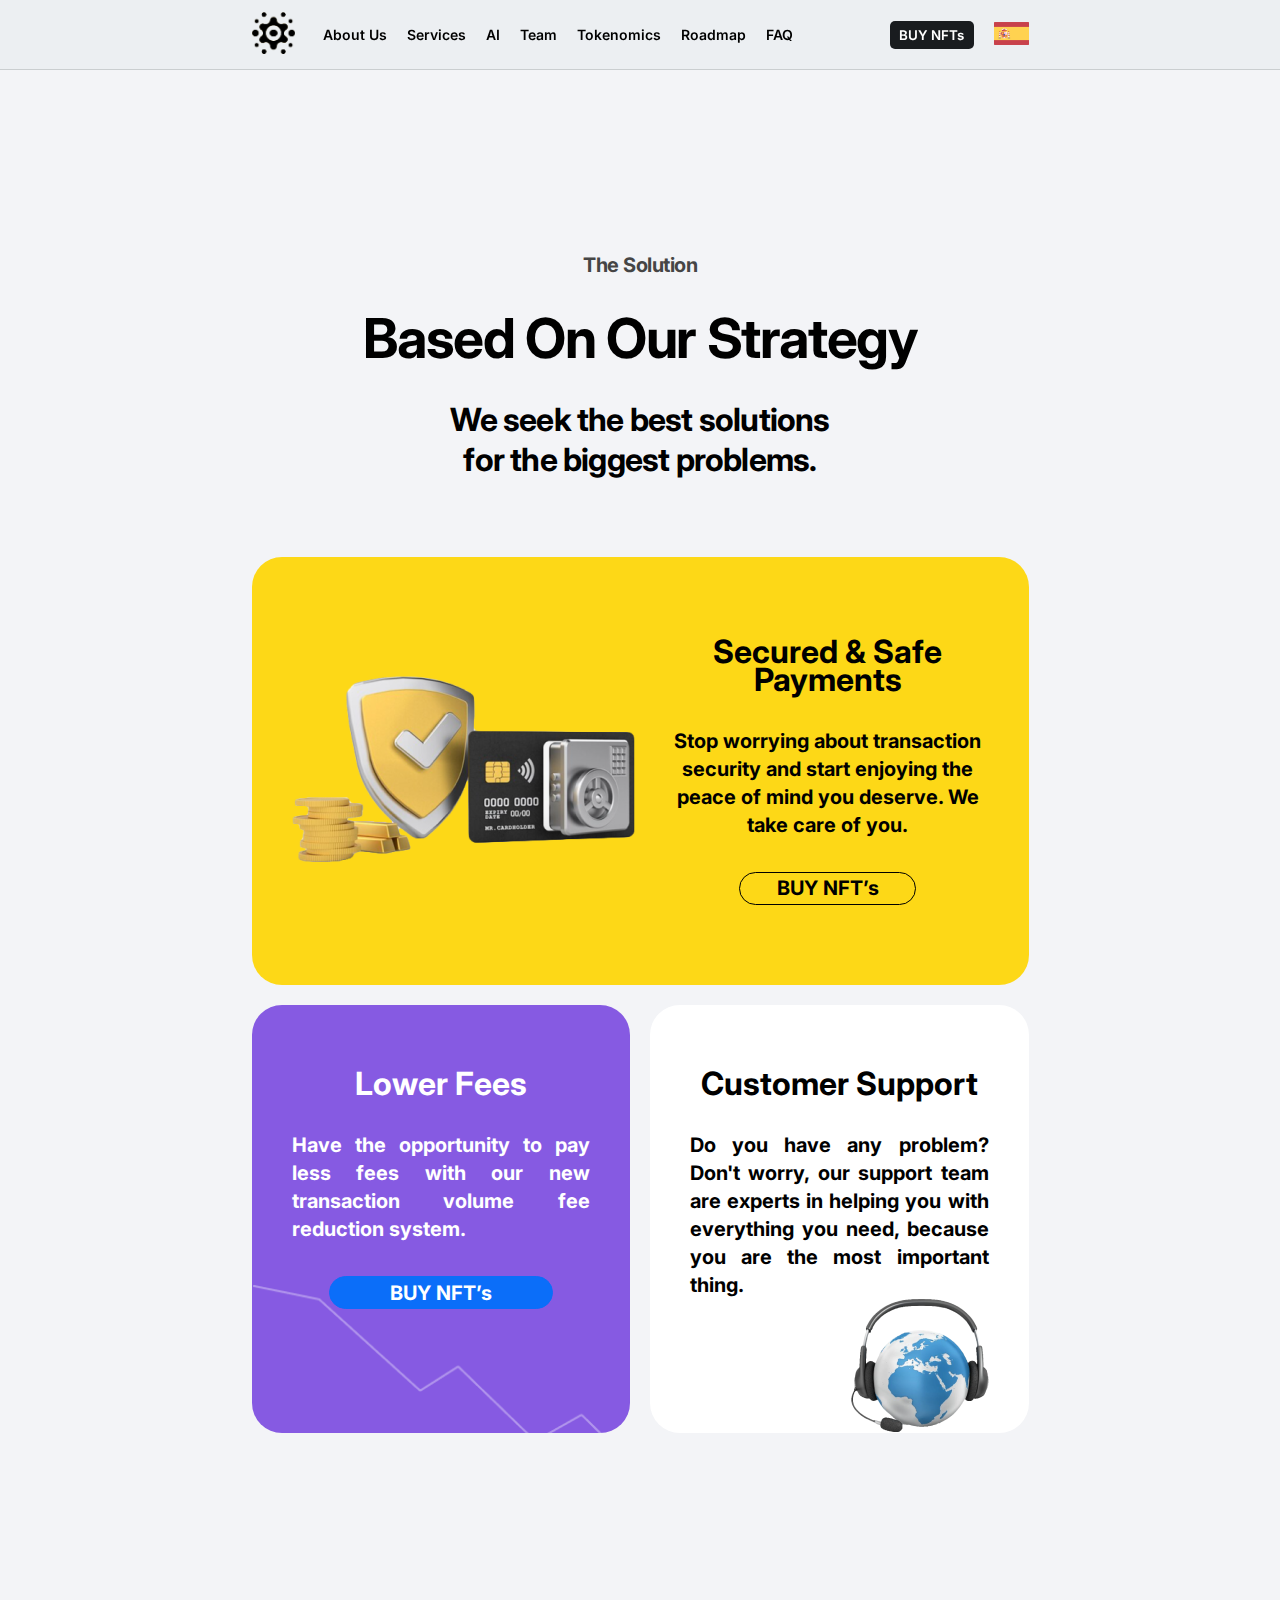
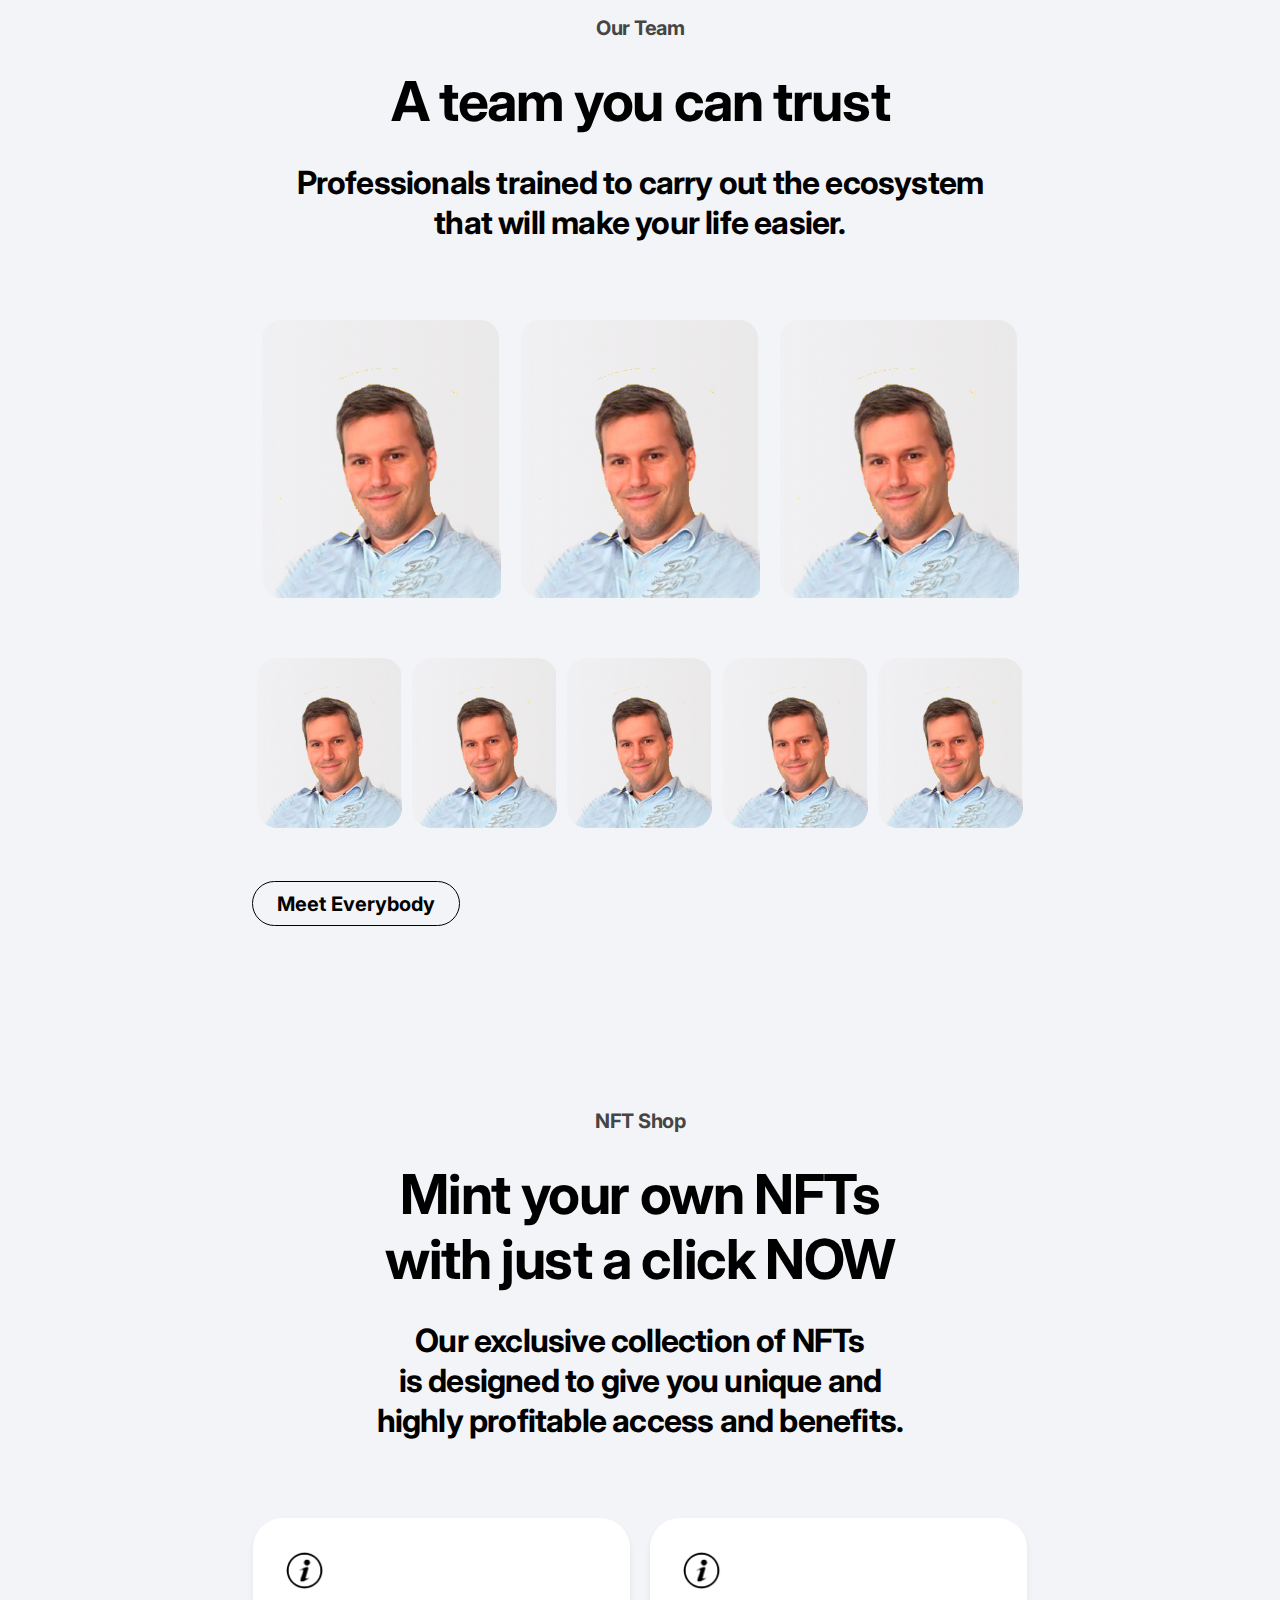
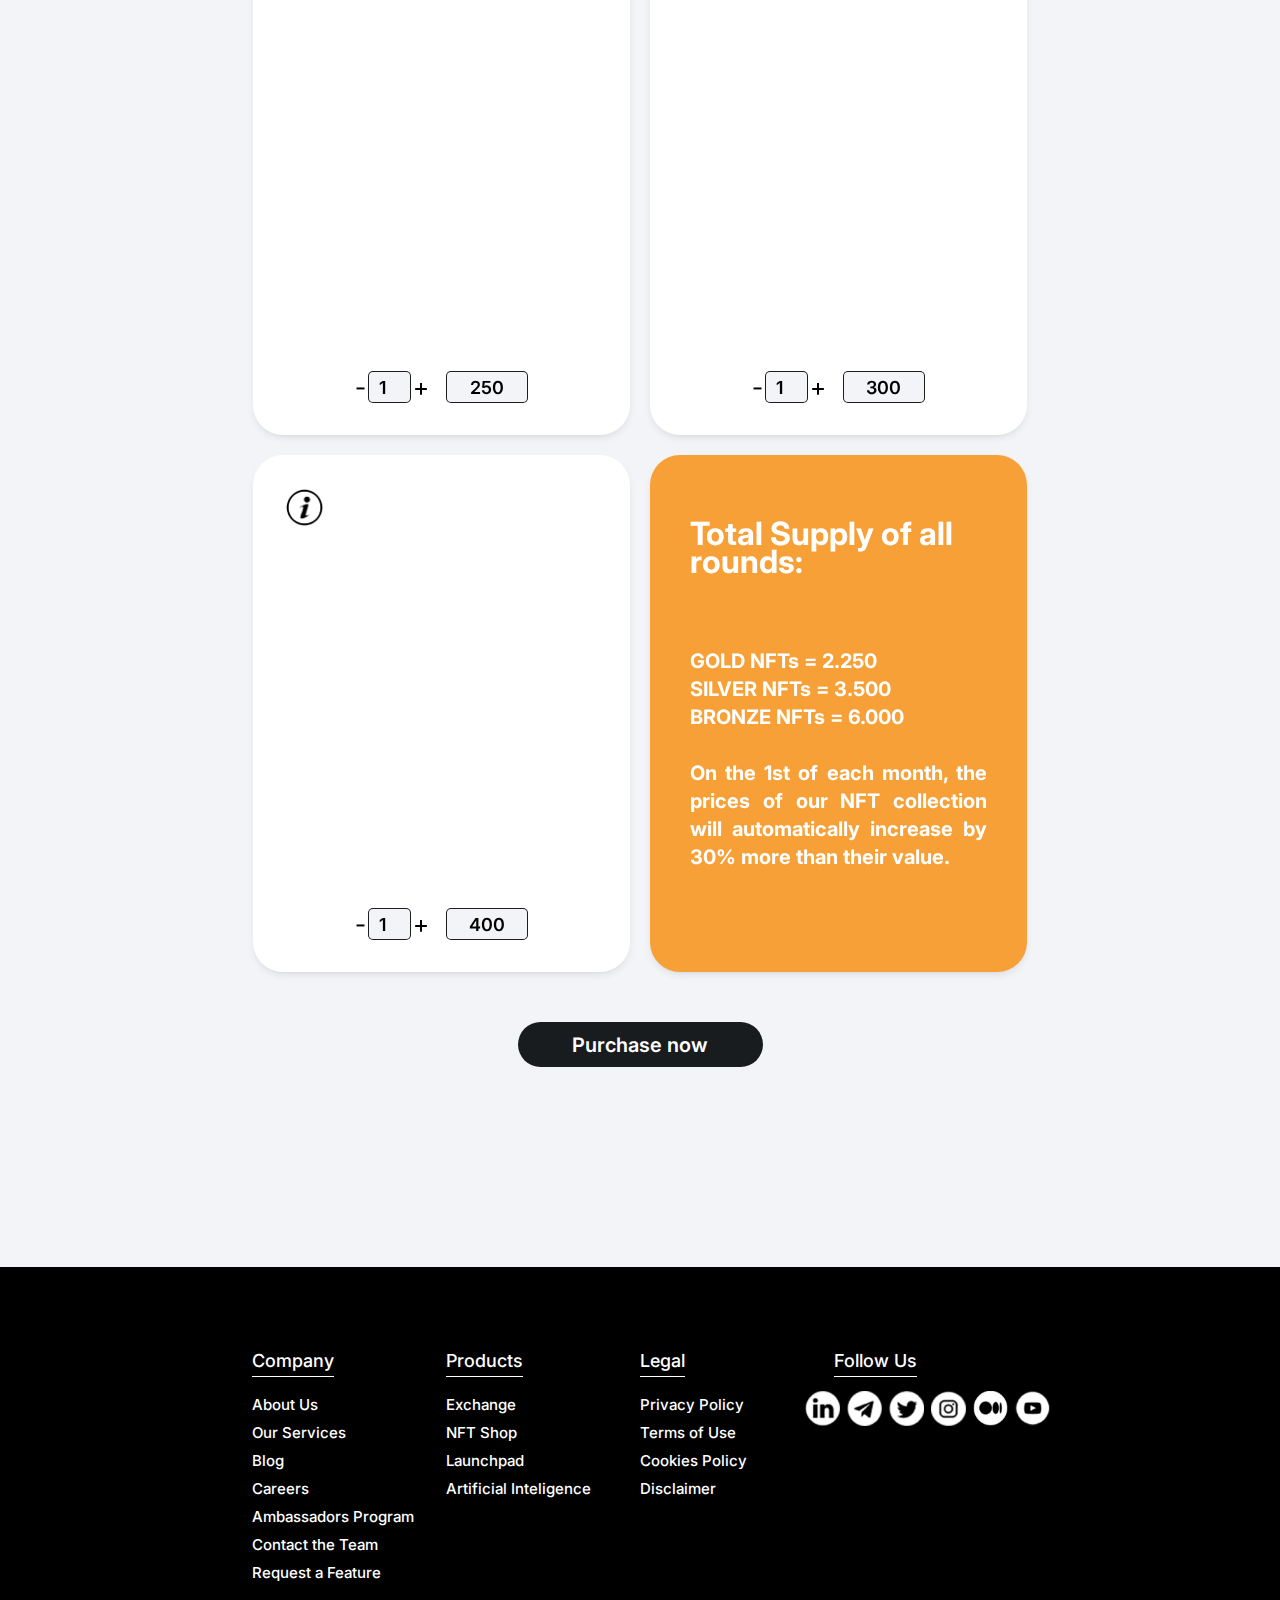
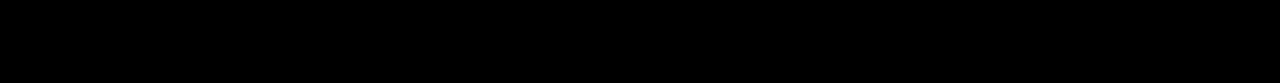
==== about-us/index.html @ b91bfbb2 "Updates" ====
<!DOCTYPE html>
<html lang="en">
<head>
    <meta charset="UTF-8">
    <meta http-equiv="X-UA-Compatible" content="IE=edge">
    <meta name="viewport" content="width=device-width, initial-scale=1.0">
    <title>Document</title>
    <link rel="stylesheet" href="css.css">

    <link href="https://fonts.googleapis.com/css2?family=Inter:wght@700&display=swap" rel="stylesheet">
    <link href="https://fonts.googleapis.com/css2?family=Inter:wght@600&display=swap" rel="stylesheet">
    <link href='https://fonts.googleapis.com/css?family=Inter' rel='stylesheet'>

</head>
<body>
    
  <!----------********* NAVBAR *********---------->
  <nav>
    
    <div class="nav">

        <div class="div-btn-lang">
            <input type="checkbox" id="check">
            <a href="/"><img class="logo" src="./img/logo2.png" alt=""></a>

            <ul class="navlinks">
                <li><a class="active" href="#">About Us</a></li>
                <li><a href="#">Services</a></li>
                <li><a href="/artificial_intelligence">AI</a></li>
                <li><a href="#">Team</a></li>
                <li><a href="#">Tokenomics</a></li>
                <li><a href="#">Roadmap</a></li>
                <li><a href="/faq">FAQ</a></li>
                <button class="btn-nav-nft mobile">BUY NFTs</button>
            </ul>
        </div>

        <div class="div-btn-lang desktop  flex">
            <button class="btn-nav-nft">BUY NFTs</button>
            <a href="#" class="flex-center"><img class="lang-icon" src="./img/spain.png" alt=""></a>
        </div>

        <div class="div-btn-lang mobile">
            <img class="lang-icon mg-right" src="./img/spain.png" alt="">
            <label for="check" class="checkbtn">
               <img src="./img/bars-solid.svg" alt="">
            </label>
        </div>

    </div>

  </nav>


  <!----------********* ABOUT US *********---------->
  <section class="section about_us mg-top-none">

    <div class="about-header">
        <p class="text-nft">The Solution</p>
        <h2 class="h2-services h2">
            Based On Our Strategy
        </h2>
        <p class="text-p">
            We seek the best solutions
            <br>
            for the biggest problems.
        </p>
    </div>

    <div class="container-cards">

        <div class="card yellow">
            <div class="mitad">
                <img class="secured" src="./img/escudo.png" alt="">
            </div>
            <div class="header-card mitad">
                <h2 class="title-card">
                    Secured & Safe Payments
                </h2>
                <p class="text-card text-center">
                    Stop worrying about transaction security and start enjoying the peace of mind you deserve.
                    We take care of you.
                </p>
                <button class="btn-about">
                    <span class="button-text">
                        BUY  NFT’s
                    </span>
                </button>
            </div>
        </div>

        <div class="flex-cards">

            <div class="card middle purple left">
                <div class="header-card header-card-middle">
                    <h2 class="title-card">
                        Lower Fees
                    </h2>
                    <p class="text-card">
                        Have the opportunity to pay less fees with our new transaction volume fee reduction system.
                    </p>
                    <button class="btn-blue">
                        <span class="button-text">
                            BUY  NFT’s
                        </span>
                    </button>
                </div>
                <div>
                    <img class="lower" src="./img/estadistica.png" alt="">
                </div>
            </div>
            <div class="card white right">
                <div class="header-card">
                    <h2 class="title-card">
                        Customer Support
                    </h2>
                    <p class="text-card">
                        Do you have any problem? Don't worry, our support team are experts in helping you with everything you need, because you are the most important thing.
                    </p>
                </div>
                <div class="end-img">
                    <img class="support" src="./img/support.png" alt="">
                </div>
            </div>

        </div>

    </div>
  </section>


  <!----------********* TEAM *********---------->
  <div class="section-2 container-team">

    <div class="about-header">
        <p class="text-nft">Our Team</p>
        <h2 class="h2-services h2">
            A team you can trust
        </h2>
        <p class="text-p">
            Professionals trained to carry out the ecosystem <br>
            that will make your life easier.
        </p>
    </div>

    <div class="directores flex-cards">

        <div class="card-team">
            <div class="card-front">
              <img src="./img/SEO.png" alt="">            
            </div>
            <div class="card-back">
              <div class="flex-cards">
                <h2 class="name">Alejandro Grande</h2>
                <a href="https://www.linkedin.com/in/alejandro-obinex/" target="_blank"><img class="social-link" src="./img/Link_LinkedIn.png" alt=""></a>
              </div>

              <h3 class="job-team">CEO & Founder</h3>
            </div>
        </div>

        <div class="card-team">
            <div class="card-front">
              <img src="./img/SEO.png" alt="">            
            </div>
            <div class="card-back">
              <div class="flex-cards">
                <h2 class="name">Alejandro Grande</h2>
                <a href="https://www.linkedin.com/in/alejandro-obinex/" target="_blank"><img class="social-link" src="./img/Link_LinkedIn.png" alt=""></a>
              </div>

              <h3 class="job-team">CEO & Founder</h3>
            </div>
        </div>

        <div class="card-team">
            <div class="card-front">
              <img src="./img/SEO.png" alt="">            
            </div>
            <div class="card-back">
              <div class="flex-cards">
                <h2 class="name">Alejandro Grande</h2>
                <a href="https://www.linkedin.com/in/alejandro-obinex/" target="_blank"><img class="social-link" src="./img/Link_LinkedIn.png" alt=""></a>
              </div>

              <h3 class="job-team">CEO & Founder</h3>
            </div>
        </div>

    </div>

    <div class="team flex-cards members-team">
        <div class="card-teams">
            <div class="image">
                <img class="img-team" src="./img/SEO.png" alt="">            
                <div class="overlay">
                    <a href="https://www.linkedin.com/in/alejandro-obinex/" target="_blank"><img class="social-link-2" src="./img/Link_LinkedIn.png" alt=""></a>
                    <div class="text-teams">
                        <h3 class="name">Alejandro Grande</h3>
                        <p class="job-team">CEO & Founder</p>
                    </div>
                </div>
            </div>
        </div>              
       
        <div class="card-teams ">
            <div class="image">
                <img class="img-team" src="./img/SEO.png" alt="">            
                <div class="overlay">
                    <a href="https://www.linkedin.com/in/alejandro-obinex/" target="_blank"><img class="social-link-2" src="./img/Link_LinkedIn.png" alt=""></a>
                    <div class="text-teams">
                        <h3 class="name">Alejandro Grande</h3>
                        <p class="job-team">CEO & Founder</p>
                    </div>
                </div>
            </div>
        </div>

        <div class="card-teams">
            <div class="image">
                <img class="img-team" src="./img/SEO.png" alt="">            
                <div class="overlay">
                    <a href="https://www.linkedin.com/in/alejandro-obinex/" target="_blank"><img class="social-link-2" src="./img/Link_LinkedIn.png" alt=""></a>
                    <div class="text-teams">
                        <h3 class="name">Alejandro Grande</h3>
                        <p class="job-team">CEO & Founder</p>
                    </div>
                </div>
            </div>
        </div>

         <div class="card-teams">
            <div class="image">
                <img class="img-team" src="./img/SEO.png" alt="">            
                <div class="overlay">
                    <a href="https://www.linkedin.com/in/alejandro-obinex/" target="_blank"><img class="social-link-2" src="./img/Link_LinkedIn.png" alt=""></a>
                    <div class="text-teams">
                        <h3 class="name">Alejandro Grande</h3>
                        <p class="job-team">CEO & Founder</p>
                    </div>
                </div>
            </div>
        </div>

        <div class="card-teams">
        <div class="image">
            <img class="img-team" src="./img/SEO.png" alt="">            
            <div class="overlay">
                <a href="https://www.linkedin.com/in/alejandro-obinex/" target="_blank"><img class="social-link-2" src="./img/Link_LinkedIn.png" alt=""></a>
                <div class="text-teams">
                    <h3 class="name">Alejandro Grande</h3>
                    <p class="job-team">CEO & Founder</p>
                </div>
            </div>
        </div>
        </div>

    </div>

    <br>
    <button class="btn-about btn-team">
        <span class="button-text">
            Meet Everybody
        </span>
    </button>
  </div>

 

  <!----------********* NFTs *********---------->
  <section class="section-2 section-nfts">

    <div class="nft-header">
        <p class="text-nft">NFT Shop</p>
        <h2 class="h2-services h2">
            Mint your own NFTs 
            <br> 
            with just a click NOW
        </h2>
        <p class="h4-services text-p">
            Our exclusive collection of NFTs 
            <br>
            is designed to give you unique and 
            <br> 
            highly profitable access and benefits.
        </p>
    </div>

    <div class="container-nfts">
        
        <div class="mg-right card-nft " id="this">
            <div class="front card-white" >

                <button class="info-btn " onclick="flipCard()"><img src="./img/info-black.png" alt=""></button>
                <img class="tarjeta-nft">
                <div class="input-group flex">
                    <div class="flex">
                        <span class="restar" id="restar_cantidad1">-</span>
                        <input class="cantidad" type="number" id="cantidad1" min="1" value="1">
                        <span class="sumar" id="sumar_cantidad1">+</span>
                    </div>
                    <input type="text" id="precioTotal1" class="precioTotal" readonly class="result-input precio" >
                </div>

            </div>

            <div class="back card-white">
                <span class="close-btn" onclick="flipCard()"><img src="./img/close.png" alt=""></span>

                <div class="data-back">
                    <ul>
                        <li>Fees from Royalties: 5%</li>
                        <li>Revenues from Fees: 9%</li>   
                        <li>Trading Fee Discount: 60%</li> 
                        <li>Pre-Sale: 1st Round</li>   
                    </ul>
                </div>

                <div class="card-img-back  back-img1">
                    <img src="./img/phones.png" alt="">
                </div>
            </div>
        </div>

        <div class="card-nft " id="this2">
            <div class="front card-white" >

                <button class="info-btn " onclick="flipCard2()"><img src="./img/info-black.png" alt=""></button>
                <img class="tarjeta-nft">
                <div class="input-group flex">
                    <div class="flex">
                        <span class="restar" id="restar_cantidad2">-</span>
                        <input class="cantidad" type="number" id="cantidad2" min="1" value="1">
                        <span class="sumar" id="sumar_cantidad2">+</span>
                    </div>
                    <input type="text" id="precioTotal2" class="precioTotal" readonly class="result-input precio" >
                </div>

            </div>

            <div class="back card-white">
                <span class="close-btn" onclick="flipCard2()"><img src="./img/close.png" alt=""></span>

                <div class="data-back">
                    <ul>
                        <li>Fees from Royalties: 3%</li>
                        <li>Revenues from Fees: 4%</li>   
                        <li>Trading Fee Discount: 50%</li> 
                        <li>Pre-Sale: 2nd Round</li>   
                    </ul>
                </div>

                <div class="card-img-back  back-img2">
                    <img src="./img/cardBack2.png" alt="">
                </div>
            </div>
        </div>

        <div class="mg-right mg-top card-nft " id="this3">
            <div class="front card-white" >

                <button class="info-btn " onclick="flipCard3()"><img src="./img/info-black.png" alt=""></button>
                <img class="tarjeta-nft">
                <div class="input-group flex">
                    <div class="flex">
                        <span class="restar" id="restar_cantidad3">-</span>
                        <input class="cantidad" type="number" id="cantidad3" min="1" value="1">
                        <span class="sumar" id="sumar_cantidad3">+</span>
                    </div>
                    <input type="text" id="precioTotal3" class="precioTotal" readonly class="result-input precio" >
                </div>

            </div>

            <div class="back card-white">
                <span class="close-btn" onclick="flipCard3()"><img src="./img/close.png" alt=""></span>

                <div class="data-back">
                    <ul>
                        <li>Fees from Royalties: 2%</li>
                        <li>Revenues from Fees: 2%</li>   
                        <li>Trading Fee Discount: 40%</li> 
                        <li>Pre-Sale: 3rd Round</li>   
                    </ul>
                </div>

                <div class="card-img-back  back-img3">
                    <img src="./img/cardBack3.png" alt="">
                </div>
            </div>
        </div>

        <div class="mg-top card-nft ">
            <div class="front card-orange last-of-info" >

                <h3 class="title-card">Total Supply of all rounds:</h3>
                <p class="text-card">

                    <br>
                    GOLD NFTs = 2.250
                    <br>
                    SILVER NFTs = 3.500
                    <br>
                    BRONZE NFTs = 6.000
                    <br><br>
                    
                    On the 1st of each month, the prices of our NFT collection will automatically increase by 30% more than their value.</p>
            </div>
        </div>

        <button class="hover-button btn-purchase" >
            <span class="button-text">Purchase now</span>
            <span class="hover-effect"></span>
        </button>
    </div>

  </section>


  <!----------********* FOOTER *********---------->
  <footer>
    <div class="container-footer">
        <div class="column">
        <h3 class="h3-footer">Company</h3>
        <ul>
            <li>About Us</li>
            <li>Our Services</li>
            <li>Blog</li>
            <li>Careers</li>
            <li>Ambassadors Program</li>
            <li>Contact the Team</li>
            <li>Request a Feature</li>
        </ul>
        </div>
        <div class="column">
        <h3 class="h3-footer">Products</h3>
        <ul>
            <li>Exchange</li>
            <li>NFT Shop</li>
            <li>Launchpad</li>
            <li>Artificial Inteligence</li>
        </ul>
        </div>
        <div class="column">
        <h3 class="h3-footer">Legal</h3>
        <ul>
            <li>Privacy Policy</li>
            <li>Terms of Use</li>
            <li>Cookies Policy</li>
            <li>Disclaimer</li>
        </ul>
        </div>
        <div class="column2">
        <h3 class="h3-footer">Follow Us</h3>
        <ul class="social-icons">
            <li><a href="#"><img src="./img/Link_LinkedIn.png" alt=""></a></li>
            <li><a href="#"><img src="./img/Link_Telegram.png" alt=""></a></li>
            <li><a href="#"><img src="./img/Link_Twitter.png" alt=""></a></li>
            <li><a href="#"><img src="./img/Link_Instagram.png" alt=""></a></li>
            <li><a href="#"><img src="./img/medium-logo.png" alt=""></a></li>
            <li><a href="#"><img src="./img/Link_YouTube.png" alt=""></a></li>
        </ul>
        </div>
    </div>
  </footer>
 

  <script src="js.js"></script>

</body>
</html>
---- about-us/css.css ----
* 
{
  padding: 0;
  margin: 0;
  text-decoration: none;
  list-style: none;
  box-sizing: border-box;
  font-family: 'Inter';
}

body 
{
  background: #f3f4f7;
}

.section
{
  margin: auto;
  padding: 183px 2em;
}

.text-end 
{
  text-align: end;
}


/*********-------------------- NAVBAR -----------------**********/
nav 
{
  height: 80px;
  width: 100%;
  height: 70px;
  font-size: 14px;
  backdrop-filter: blur(16px);
  background-color: rgba(234, 237, 240, 0.8);
  border-bottom: 1px solid rgba(0, 0, 0, 0.14);
  color: black;
  position: fixed;
  z-index: 999;
}

.nav 
{
  display: flex;
  justify-content: space-between;
  align-items: center;
  height: 100%;
  width: 100%;
  padding: 0em 1em;
}

.logo 
{
  height: 42px;
  margin-right: 18px;
}

button.btn-nav-nft 
{
  padding: 4px 8px;
  gap: 4px;
  width: 83.96px;
  height: 28px;
  left: calc(50% - 83.96px/2 + 295.33px);
  top: calc(50% - 28px/2 - 4428px);
  background: #191C1F;
  border-radius: 5px;
  color: white;
  border: none;
  font-weight: 600;
  cursor: pointer;
}

.lang-icon 
{
  width: 35px;
  margin-right: 10px;
}

.div-btn-lang
{
  display: flex;
  justify-content: center;
  align-items: center;
}

.navlinks li 
{
  display: inline-block;
  margin: 0 5px;
}

.navlinks li a 
{
  padding: 0px 10px;
  border-radius: 3px;
  font-style: normal;
  font-weight: 600;
  color: #000;
  line-height: 20px;
}

.checkbtn 
{
  float: right;
  cursor: pointer;
  width: 23px;
  align-items: center;
  justify-content: center;
  display: flex;
}

#check 
{
  display: none;
}

.navlinks 
{
  position: fixed;
  width: 100%;
  height: 100vh;
  background-color: rgb(234 237 240);
  top: 70px;
  left: -100%;
  text-align: center;
  transition: all 0.5s;
}

.navlinks li 
{
  display: block;
  margin: 30px 0;
  line-height: 30px;
}

#check:checked ~ ul 
{
  left: 0;
}

.desktop 
{
  display: none;
}

/*********-------------------- ABOUT US -----------------**********/
.container-cards 
{
  margin-top: 77px;
}

.about-header 
{
  text-align: center;
}

.middle
{
  margin: 20px 0px;
}

.card 
{
  border-radius: 30px;
  padding: 65px 40px;
  text-align: center;
  overflow: hidden;
}
.card.middle 
{
  padding: 65px 0px;
}
.header-card-middle
{
  padding: 0px 40px;
}

.card.yellow 
{
  background: #FDD817;
}

button.btn-about 
{
  border: 1px solid #000000;
  border-radius: 20px;
  background: no-repeat;
  font-size: 20px;
  width: 177px;
  height: 33px;
  font-weight: 700;
  transition: all 0.2s;
  cursor: pointer;
}
button.btn-team 
{
  height: 45px;
  width: 208.4px;
  border-radius: 30px;
}
button.btn-about:hover 
{
  background: black;
  color: white;
  transition: all 0.2s;
}

.btn-blue
{
  background: #0B6EF9;
  border: 1px solid #0B6EF9;
  border-radius: 20px;
  color: white;
  transition: all 0.2s;
  font-size: 20px;
  font-weight: 700;
  cursor: pointer;
  position: relative;
  z-index: 99;
  width: 177px;
  height: 33px;
}
.btn-blue:hover 
{
  background: none;
  border: 1px solid #ffffff;
  color: rgb(255, 255, 255);
}

.secured
{
  width: 100%;
}
.lower 
{
  width: 100%;
}
.support 
{
  width: 60%;
  margin-top: 2em;
}

.card.purple
{
  background: #865AE2;
  color: white;
}
.card.white
{
  background: #ffffff;
}


/*********-------------------- TEAM -----------------**********/
.directores
{
  margin: auto;
  margin-top: 77px;
}
.card-team 
{
  width: 238.92px;
  height: 278px;
  perspective: 1000px; 
  margin: auto;
  margin-bottom: 20px;
}

.card-front, .card-back 
{
  position: absolute;
  width: 100%;
  height: 100%;
  backface-visibility: hidden; 
  transition: transform 0.6s;
}

.card-front 
{
  transform: rotateY(0deg); 
}

.card-back
{
  background: rgb(0, 0, 0);
  transform: rotateY(180deg); 
  color: white;
  border-radius: 20px;
  padding: 1em;
}
.card-back h2 
{
  font-size: 18px;
  font-weight: 600;
}
.card-back h3
{
  font-weight: 600;
  font-size: 19px;
}
.social-link
{
  width: 30px;
}

.card-team:hover .card-front 
{
  transform: rotateY(-180deg); 
}

.card-team:hover .card-back 
{
  transform: rotateY(0deg); 
}

.card-teams
{
  width: 145px;
  height: 170px;
  overflow: hidden;
  border-radius: 20px;
  margin: auto;
  margin-bottom: 20px;
}

.image 
{
  position: relative;
  width: 100%;
  height: 100%;
}

.image img 
{
  width: 100%;
  height: 100%;
  transition: transform 0.3s, filter 0.3s;
}

.overlay 
{
  position: absolute;
  top: 0;
  left: 0;
  width: 100%;
  height: 100%;
  background-color: rgb(0 0 0 / 5%);
  opacity: 0;
  transition: opacity 0.3s;
  display: flex;
  justify-content: space-between;
  color: #fff;
  font-size: 20px;
  font-weight: bold;
  text-align: center;
  cursor: pointer;
  flex-direction: column;
  align-items: flex-end;
  padding: .3em;
}
.members-team
{
  margin-top: 60px;
  display: flex;
  flex-wrap: wrap;
}

.overlay:hover 
{
  opacity: 1;
}

.image:hover .img-team
{
  transform: scale(1.1);
  filter: brightness(50%);
}
.social-link-2
{
  width: 30px !important;
  height: 30px  !important;
}
.text-teams
{
  text-align: start;
  width: 100%;
}
.text-teams h3
{
  font-size: 15px;
  margin-bottom: 0px;
}
.text-teams p
{
  font-size: 15px;
}
.container-team
{
  margin-bottom: 183px;
  text-align: center;
}


/*********-------------------- NFTS -----------------**********/
.section-nfts 
{
  text-align: center;
  padding: 0em 2em;
}

.h2 
{
  font-style: normal;
  font-weight: 700;
  font-size: 30px;
  text-align: center;
  letter-spacing: -0.025em;  
  color: #000000;
  margin: 29px 0px;
}

.text-nft
{
  font-style: normal;
  font-weight: 700;
  font-size: 20px;
  letter-spacing: -0.025em;
  color: #454545;
}

p.text-p
{
  font-style: normal;
  font-weight: 700;
  text-align: center;
  letter-spacing: -0.025em;
  color: #000000;
  font-size: 16px;
}

.input-group 
{
  display: flex;
  align-items: center;
  justify-content: center;
}

.nft-header
{
  padding: 0em 0em 2em 0em;
}

.btn-purchase 
{
  width: 245px;
  text-align: center;
  margin: auto;
  margin-top: 50px;
  font-size: 20px;
}

.info-btn 
{
  border: none;
  background: none;
  width: 39.85px;
  height: 38.26px;
  cursor: pointer;
}

.info-btn img 
{
  width: 100%;
}

.tarjeta-nft
{
  margin: auto;
}

.card-nft 
{
  width: 100%;
  height: 517px;
  perspective: 1000px;
  margin-bottom: 2em;
}

.front, .back 
{
  width: 100%;
  height: 100%;
  position: absolute;
  top: 0;
  left: 0;
  backface-visibility: hidden;
  transition: transform 0.6s;
  padding: 32px;
}

.front 
{
  display: flex;
  flex-direction: column;
  transform: rotateY(0deg);
  box-shadow: 0px 4px 8px -2px rgba(17, 24, 39, 0.1), 0px 2px 4px -2px rgba(17, 24, 39, 0.06);
  border-radius: 30px;
  display: flex;
  overflow: hidden;
}

.back 
{
  display: flex;
  flex-direction: column;
  transform: rotateY(180deg);
  box-shadow: 0px 4px 8px -2px rgba(17, 24, 39, 0.1), 0px 2px 4px -2px rgba(17, 24, 39, 0.06);
  border-radius: 30px;
  overflow: hidden;
}

.last-of-info 
{
  padding: 65px 40px;
  text-align: start;
}

.card-nft.flip .front 
{
  transform: rotateY(180deg);
}

.card-nft.flip .back 
{
  transform: rotateY(0deg);
}

input
{
  text-align: center;
  font-size: 18px;
}

input.cantidad 
{
  width: 43px;
  background: #f3f4f7;
  height: 32px;
  border-radius: 5px;
  border: 1.5px solid #000000e1;
  margin: 0em 0.1em;
  font-weight: 600;
}

input.precioTotal 
{
  width: 82px;
  background: #f3f4f7;
  height: 32px;
  border-radius: 5px;
  border: 1.5px solid #000000e1;
  font-weight: 600;
}

.sumar 
{
  margin-right: 17px;
  font-size: 25px;
  cursor: pointer;
}

.restar 
{
  font-size: 25px;
  cursor: pointer;
}

span.close-btn 
{
  width: 35px;
  height: 35px;
  border-radius: 100%;
  background: white;
  display: flex;
  align-items: center;
  justify-content: center;
  border: solid 2px black;
  cursor: pointer;
}

.close-btn:hover > img
{
  filter: invert(1);
  transition: all .1s;
}
.close-btn:hover 
{
  background: black;
  transition: all .1s;
}

.data-back 
{
  text-align: start;
  font-size: 21px;
  margin-top: 20px;
}

.card-img-back 
{
  margin: auto 0px 0px auto;
}

.back-img1 
{
  width: 218px;
}
.back-img2 
{
  width: 184px;
}
.back-img3 
{
  width: 196px;
}
.back-img1 > img 
{
  width: 100%;
}
.back-img2 > img 
{
  width: 100%;
}
.back-img3 > img 
{
  width: 100%;
}

.card-white 
{
  background: white;
}

.card-orange 
{
  background: #F7A037;
}

.card-orange h3
{
  color: white;
}
.card-orange p
{
  color: white;
}

.title-card 
{
  font-family: 'Inter';
  font-style: normal;
  font-weight: 700;
  font-size: 28px;
  line-height: 28px;
}

.text-card 
{
  font-family: 'Inter';
  font-style: normal;
  font-weight: 700;
  font-size: 17px;
  line-height: 28px;
  text-align: justify;
  margin: 1em 0em;
}

.hover-button 
{
  position: relative;
  overflow: hidden;
  padding: 10px 20px;
  font-size: 16px;
  cursor: pointer;
  width: 184px;
  height: 45px;
  background: #191C1F;
  border-radius: 30px;
  color: white;
  border: none;
  margin-top: 29px;
  transition: all 0.3s;
  font-weight: 600;
}

.hover-button:hover 
{
  left: 0;
  background: none;
  border: solid 1px black;
  color: black;
  transition: all 0.3s;
}

/*********-------------------- FOOTER -----------------**********/
.h3-footer 
{
  font-weight: 500;
  font-size: 18px;
  line-height: 28px;
  border-bottom: 1px solid white;
  padding-bottom: .5px;
  width: max-content;
  margin: auto;
  margin-bottom: .8em;
}

footer 
{
  background: black;
  color: white;
  padding: 80px 2em;
  box-sizing: border-box;
  margin-top: 200px;
}

.container-footer 
{
  display: flex;
  flex-wrap: wrap;
  justify-content: center;
  text-align: center;
}

footer .column 
{
  width: 50%;
  margin-bottom: 1em;
}

footer .column2 
{
  width: 50%;
}

footer ul
{
  font-weight: 500;
  font-size: 15px;
  line-height: 28px;
}

h3 
{
  margin-bottom: 10px;
}

ul 
{
  list-style: none;
  padding: 0;
}

.social-icons 
{
  display: flex;
  justify-content: center;
  align-items: center;
  flex-wrap: wrap;
}

.social-icons li 
{
  margin-right: 7px;
}

.social-icons img 
{
  display: block;
  width: 35px;
  height: 35px;
  text-align: center;
  margin-bottom: .5em;
}
.social-icons > img
{
  width: 100%;
}

.desktop 
{
  display: none;
}

@media (min-width: 600px) 
{

  .mobile 
  {
    display: none;
  }

  .desktop 
  {
    display: block;
  }

  .flex 
  {
    display: flex;
    align-items: center;
    justify-content: center;
    flex-wrap: wrap;
  }

  .flex-cards 
  {
    display: flex;
    justify-content: space-between;
    align-items: center;
  }

  .left 
  {
    width: 49%;
    margin-right: 10px !important;
    margin-top: 20px !important;
  }

  .right 
  {
    width: 49%;
    margin-left: 10px;
    margin-top: 20px;
  }

  .middle
  {
    margin: 0px 0px;
  }

  .mitad 
  {
    width: 50%;
    margin: auto;
  }


  /*********-------------------- NAVBAR -----------------**********/
  nav 
  {
    display: flex;
    justify-content: center;
  }

  .lang-icon 
  {
    margin-right: 0px;
  }

  .nav 
  {
    display: flex;
    justify-content: space-between;
    padding: 0em 2em !important;
  }

  .navlinks 
  {
    position: relative;
    margin: 0em;
    height: 100%;
    display: flex;
    align-items: center;
    background: none;
    left: auto;
    right: auto;
    top: auto;
    justify-content: flex-start;  
    width: auto;
  }

  .checkbtn
  {
    display: none;
  }

  .btn-nav-nft
  {
    margin-right: 20px;
  }


  /*********-------------------- ABOUT US -----------------**********/
  .card.yellow 
  {
    display: flex;
  }
  .title-card 
  {
    font-size: 32px;
  }
  .text-card 
  {
    font-size: 20px;
    margin: 33px 0px 0px 0px;
  }

  .secured
  {
    width: 243px;
  }
  .lower 
  {
    width: 100%;
    margin-top: -1.5em;
  }
  .support 
  {
    width: 115px;
    margin-top: 0em;
  }
  .end-img 
  {
    text-align: end;
  }
  .btn-about 
  {
    margin-top: 33px;
  }
  .btn-blue
  {
    margin-top: 33px;
    width: 224.12px;
  }



  /*********-------------------- TEAM -----------------**********/
  .card-team 
  {
    margin-bottom: 0px;
  }
  .card-teams
  {
    margin-bottom: 0px;
  }
  .container-team
  {
    text-align: start;
  }
  .members-team
  {
    flex-wrap: nowrap;
  }



  /*********--- NFTs ---**********/
  .section-nfts
  {
    padding: 0em !important;
  }

  .nft-header
  {
    padding: 0em;
  }

  .h2 
  {
    font-size: 55px;
    line-height: 65px;  
  }
  p.text-p
  {
    font-size: 32px;
    line-height: 40px;  
  }

  .container-nfts
  {
    display: flex;
    flex-wrap: wrap;
    margin-top: 77px;
    padding: 2em !important;
    justify-content: center;
  }
  .mg-top
  {
    margin-top: 20px;
  }
  .mg-right
  {
    margin-right: 20px;
  }
  .card-nft 
  {
    width: 48%;
    margin-bottom: 0px;
  }

  .btn-purchase 
  {
    width: 245px;
    margin-top: 50px;
  }
  
  .hover-button 
  {
    font-size: 20px;
  }
  
}

@media (min-width: 993px) 
{
  .tablet
  {
    display: none;
  }

  .mobile 
  {
    display: none;
  }

  .nav 
  {
    width: 777px;
    padding: 0em 0em !important;
  }

  .section
  {
    width: 777px;
    margin: auto;
    padding: 253px 0em 0px 0em !important;
  }
  .section-2 
  {
    width: 777px;
    margin: auto;
    margin-top: 183px;
  }

  .text-center 
  {
    text-align: center;
  }

  .card 
  {
    border-radius: 30px;
    padding: 65px 40px;
    text-align: center;
    height: 428px;
  }

  /*********--- NFTs ---**********/
  .card-nft 
  {
    width: 377px;
  }
  .container-nfts
  {
    padding: 0em !important;
  }

  /*********-------------------- ABOUT US -----------------**********/
  .secured
  {
    width: 343px;
  }
  .support 
  {
    width: 138px;
    margin-top: 0em;
  }
  .header-card.mitad 
  {
    margin-left: 2em;
  }

  /*********--- FOOTER ---**********/
  footer 
  {
    text-align: start;
  }

  .container-footer 
  {
    flex-wrap: nowrap;
    width: 777px;
    margin: auto;
    text-align: start;
  }

  .h3-footer 
  {
    text-align: start;
    margin-left: 0px;
  }

  .social-icons 
  {
    flex-wrap: nowrap;
  }

  .column 
  {
    width: 25%;
  }

  .column2
  {
    width: 25% !important;
  }

}
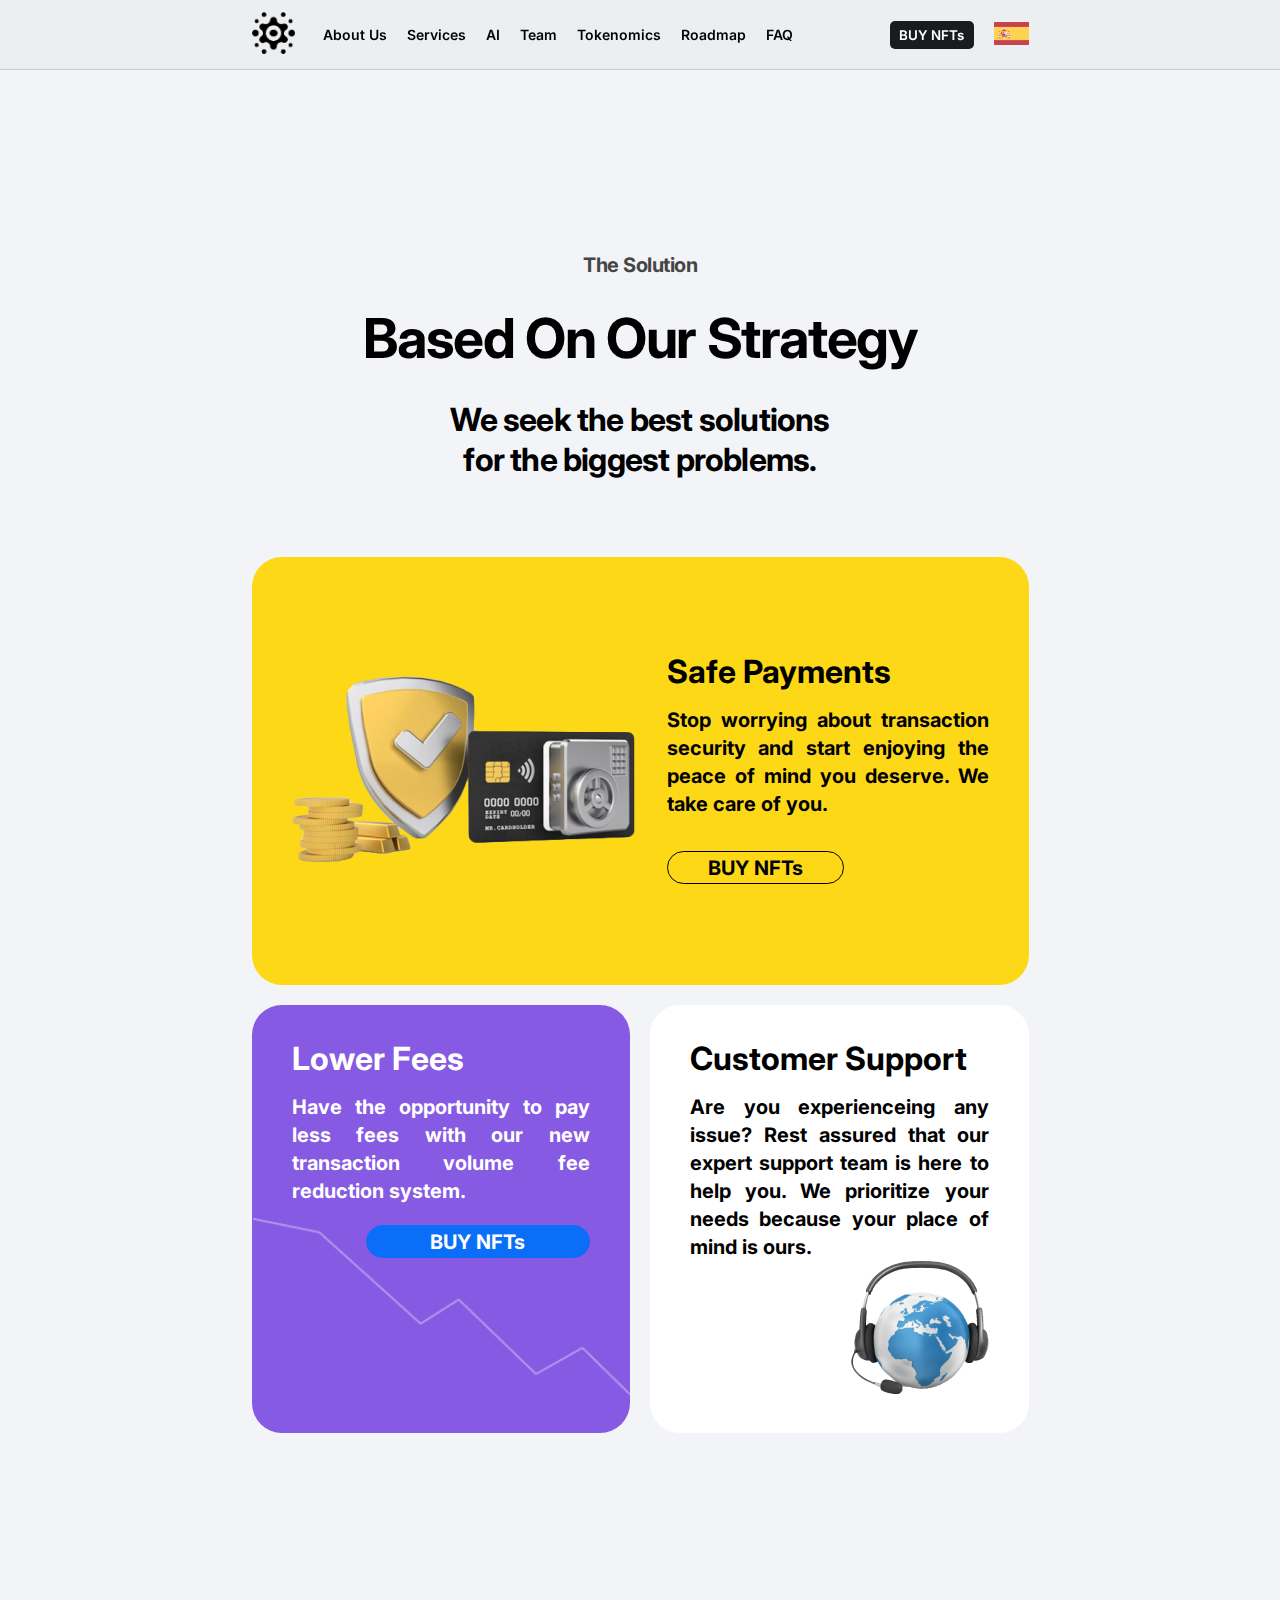
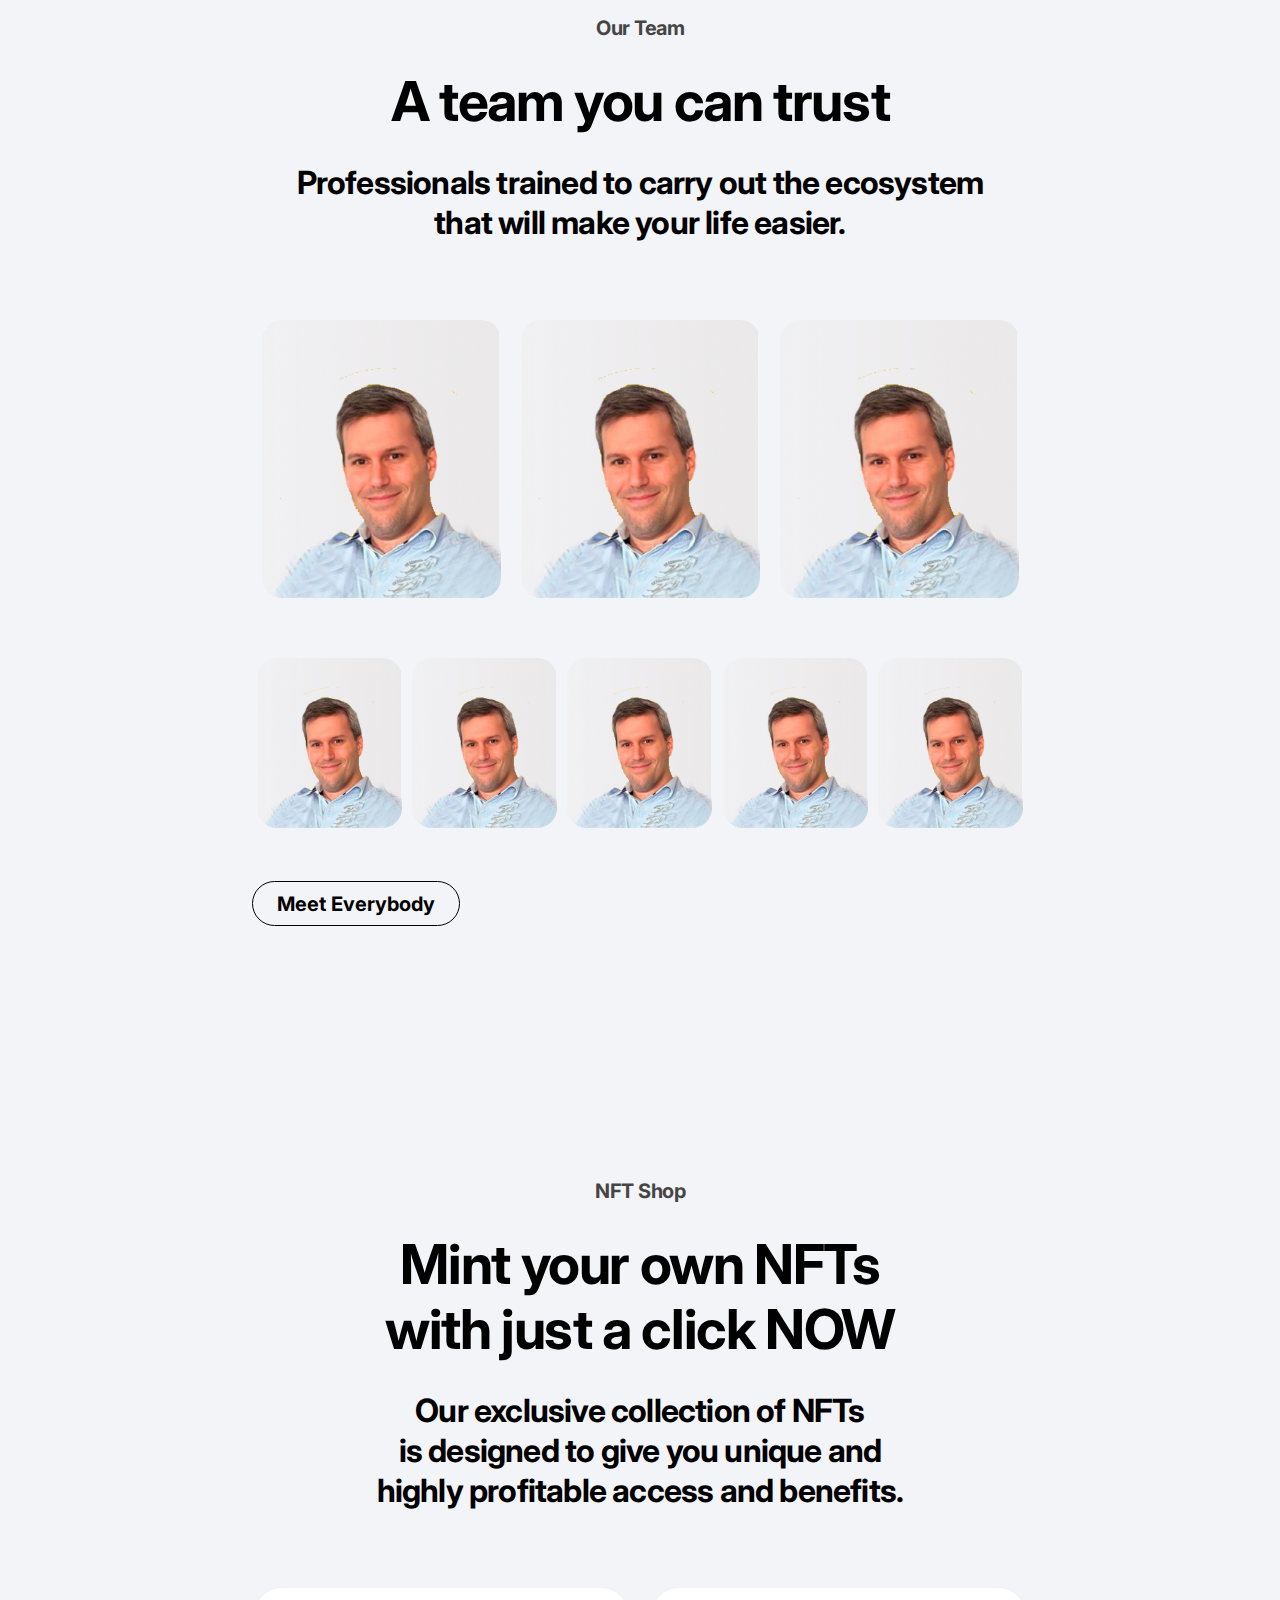
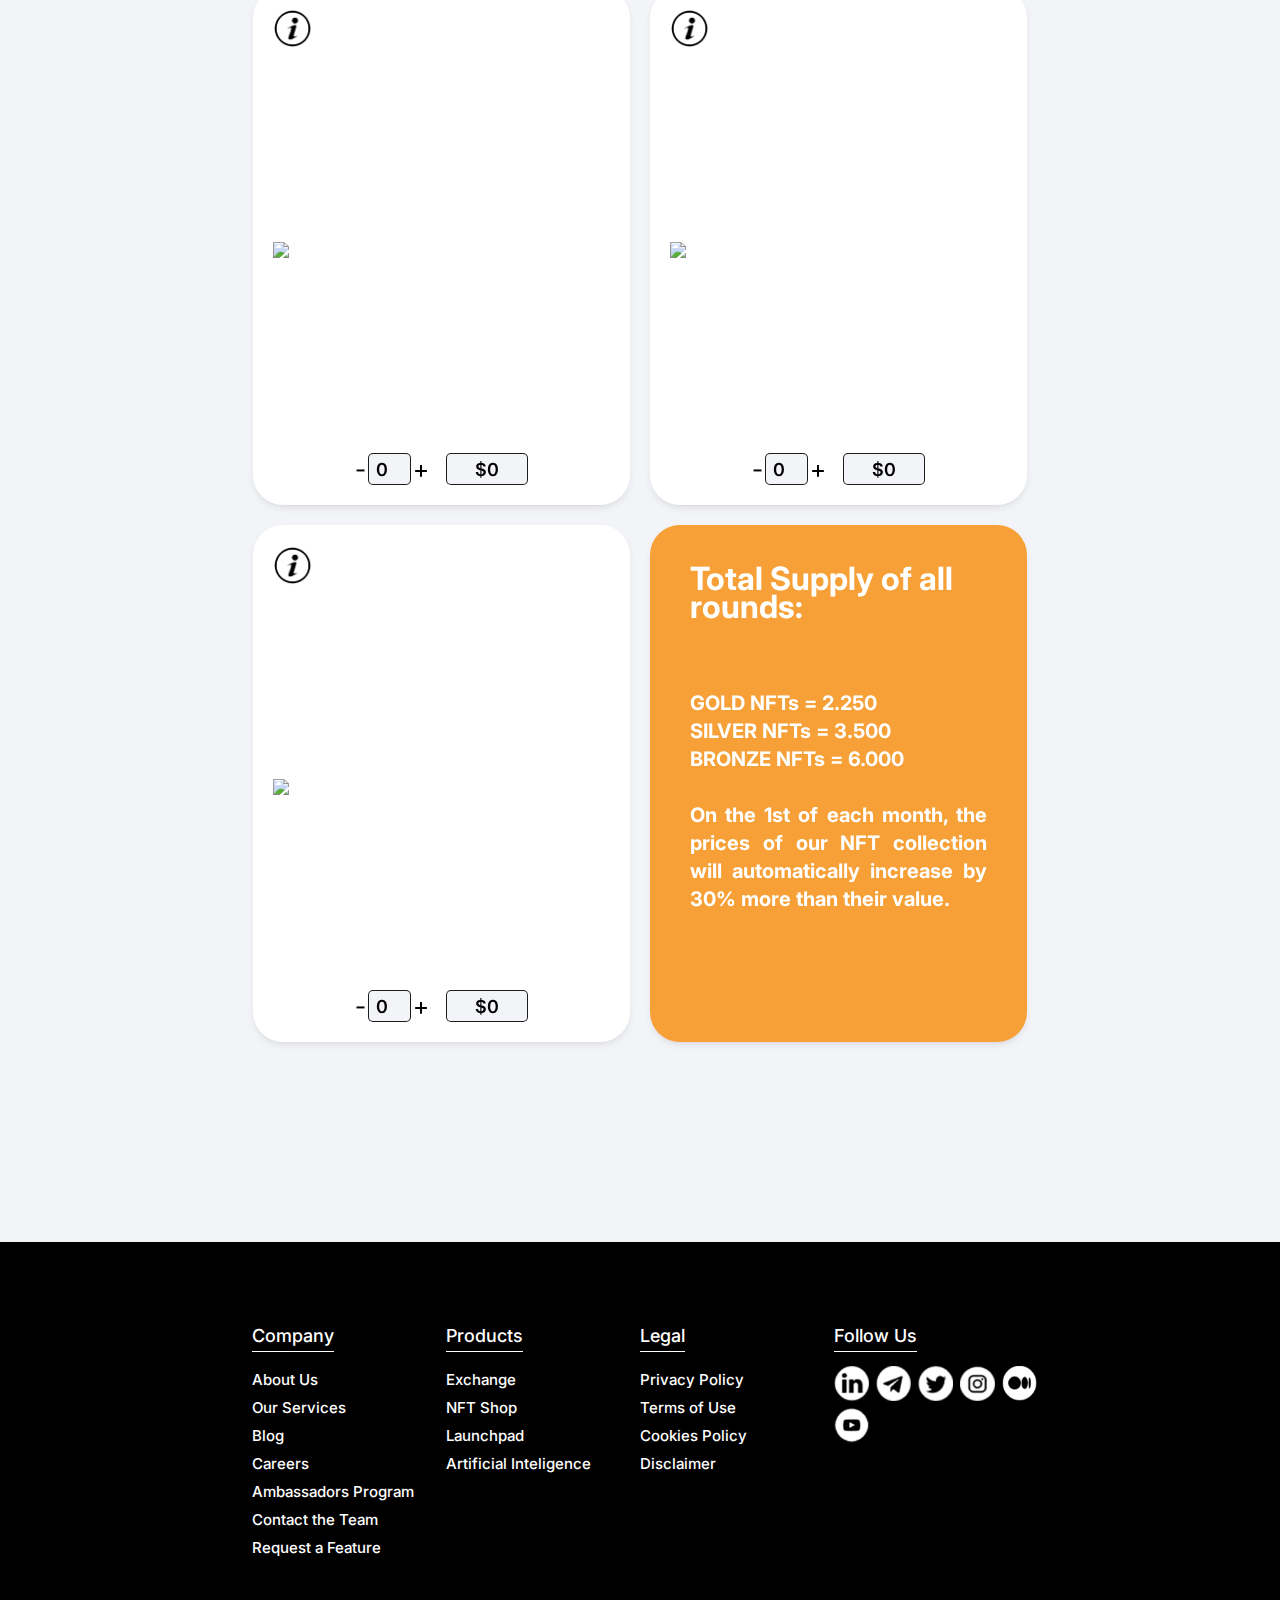
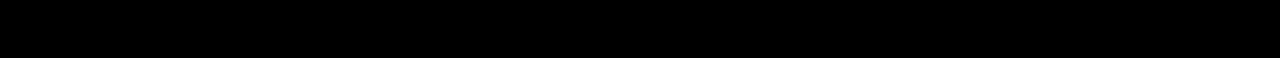
==== commit a9eaf8d3: "about us" ====
--- a/about-us/index.html
+++ b/about-us/index.html
@@ -70,20 +70,20 @@
     <div class="container-cards">
 
         <div class="card yellow">
-            <div class="mitad">
+            <div class="mitad hoverEffect">
                 <img class="secured" src="./img/escudo.png" alt="">
             </div>
             <div class="header-card mitad">
                 <h2 class="title-card">
-                    Secured & Safe Payments
+                    Safe Payments
                 </h2>
-                <p class="text-card text-center">
+                <p class="text-card ">
                     Stop worrying about transaction security and start enjoying the peace of mind you deserve.
                     We take care of you.
                 </p>
                 <button class="btn-about">
                     <span class="button-text">
-                        BUY  NFT’s
+                        BUY  NFTs
                     </span>
                 </button>
             </div>
@@ -101,11 +101,11 @@
                     </p>
                     <button class="btn-blue">
                         <span class="button-text">
-                            BUY  NFT’s
+                            BUY  NFTs
                         </span>
                     </button>
                 </div>
-                <div>
+                <div >
                     <img class="lower" src="./img/estadistica.png" alt="">
                 </div>
             </div>
@@ -115,10 +115,10 @@
                         Customer Support
                     </h2>
                     <p class="text-card">
-                        Do you have any problem? Don't worry, our support team are experts in helping you with everything you need, because you are the most important thing.
+                        Are you experienceing any issue? Rest assured that our expert support team is here to help you. We prioritize your needs because your place of mind is ours.
                     </p>
                 </div>
-                <div class="end-img">
+                <div class="end-img hoverEffect">
                     <img class="support" src="./img/support.png" alt="">
                 </div>
             </div>
@@ -149,13 +149,12 @@
             <div class="card-front">
               <img src="./img/SEO.png" alt="">            
             </div>
-            <div class="card-back">
-              <div class="flex-cards">
-                <h2 class="name">Alejandro Grande</h2>
-                <a href="https://www.linkedin.com/in/alejandro-obinex/" target="_blank"><img class="social-link" src="./img/Link_LinkedIn.png" alt=""></a>
-              </div>
-
-              <h3 class="job-team">CEO & Founder</h3>
+            <div class="overlay">
+                <a href="https://www.linkedin.com/in/alejandro-obinex/" target="_blank"><img class="social-link-2" src="./img/Link_LinkedIn.png" alt=""></a>
+                <div class="text-teams">
+                    <h3 class="name">Alejandro Grande</h3>
+                    <p class="job-team">CEO & Founder</p>
+                </div>
             </div>
         </div>
 
@@ -163,13 +162,12 @@
             <div class="card-front">
               <img src="./img/SEO.png" alt="">            
             </div>
-            <div class="card-back">
-              <div class="flex-cards">
-                <h2 class="name">Alejandro Grande</h2>
-                <a href="https://www.linkedin.com/in/alejandro-obinex/" target="_blank"><img class="social-link" src="./img/Link_LinkedIn.png" alt=""></a>
-              </div>
-
-              <h3 class="job-team">CEO & Founder</h3>
+            <div class="overlay">
+                <a href="https://www.linkedin.com/in/alejandro-obinex/" target="_blank"><img class="social-link-2" src="./img/Link_LinkedIn.png" alt=""></a>
+                <div class="text-teams">
+                    <h3 class="name">Alejandro Grande</h3>
+                    <p class="job-team">CEO & Founder</p>
+                </div>
             </div>
         </div>
 
@@ -177,13 +175,12 @@
             <div class="card-front">
               <img src="./img/SEO.png" alt="">            
             </div>
-            <div class="card-back">
-              <div class="flex-cards">
-                <h2 class="name">Alejandro Grande</h2>
-                <a href="https://www.linkedin.com/in/alejandro-obinex/" target="_blank"><img class="social-link" src="./img/Link_LinkedIn.png" alt=""></a>
-              </div>
-
-              <h3 class="job-team">CEO & Founder</h3>
+            <div class="overlay">
+                <a href="https://www.linkedin.com/in/alejandro-obinex/" target="_blank"><img class="social-link-2" src="./img/Link_LinkedIn.png" alt=""></a>
+                <div class="text-teams">
+                    <h3 class="name">Alejandro Grande</h3>
+                    <p class="job-team">CEO & Founder</p>
+                </div>
             </div>
         </div>
 
@@ -268,31 +265,31 @@
  
 
   <!----------********* NFTs *********---------->
-  <section class="section-2 section-nfts">
+  <section class="section section-nfts" id="obinex">
 
     <div class="nft-header">
         <p class="text-nft">NFT Shop</p>
         <h2 class="h2-services h2">
-            Mint your own NFTs 
-            <br> 
+            Mint your own NFTs
+            <br>
             with just a click NOW
         </h2>
         <p class="h4-services text-p">
-            Our exclusive collection of NFTs 
+            Our exclusive collection of NFTs
             <br>
-            is designed to give you unique and 
-            <br> 
+            is designed to give you unique and
+            <br>
             highly profitable access and benefits.
         </p>
     </div>
 
     <div class="container-nfts">
-        
+
         <div class="mg-right card-nft " id="this">
             <div class="front card-white" >
 
                 <button class="info-btn " onclick="flipCard()"><img src="./img/info-black.png" alt=""></button>
-                <img class="tarjeta-nft">
+                <img class="tarjeta-nft" src="./img/Gold.gif" loop>
                 <div class="input-group flex">
                     <div class="flex">
                         <span class="restar" id="restar_cantidad1">-</span>
@@ -310,9 +307,9 @@
                 <div class="data-back">
                     <ul>
                         <li>Fees from Royalties: 5%</li>
-                        <li>Revenues from Fees: 9%</li>   
-                        <li>Trading Fee Discount: 60%</li> 
-                        <li>Pre-Sale: 1st Round</li>   
+                        <li>Revenues from Fees: 9%</li>
+                        <li>Trading Fee Discount: 60%</li>
+                        <li>Pre-Sale: 1st Round</li>
                     </ul>
                 </div>
 
@@ -326,7 +323,7 @@
             <div class="front card-white" >
 
                 <button class="info-btn " onclick="flipCard2()"><img src="./img/info-black.png" alt=""></button>
-                <img class="tarjeta-nft">
+                <img class="tarjeta-nft" src="./img/Bronze.gif" loop>
                 <div class="input-group flex">
                     <div class="flex">
                         <span class="restar" id="restar_cantidad2">-</span>
@@ -344,9 +341,9 @@
                 <div class="data-back">
                     <ul>
                         <li>Fees from Royalties: 3%</li>
-                        <li>Revenues from Fees: 4%</li>   
-                        <li>Trading Fee Discount: 50%</li> 
-                        <li>Pre-Sale: 2nd Round</li>   
+                        <li>Revenues from Fees: 4%</li>
+                        <li>Trading Fee Discount: 50%</li>
+                        <li>Pre-Sale: 2nd Round</li>
                     </ul>
                 </div>
 
@@ -360,7 +357,7 @@
             <div class="front card-white" >
 
                 <button class="info-btn " onclick="flipCard3()"><img src="./img/info-black.png" alt=""></button>
-                <img class="tarjeta-nft">
+                <img class="tarjeta-nft" src="./img/SIlver.gif" loop>
                 <div class="input-group flex">
                     <div class="flex">
                         <span class="restar" id="restar_cantidad3">-</span>
@@ -378,9 +375,9 @@
                 <div class="data-back">
                     <ul>
                         <li>Fees from Royalties: 2%</li>
-                        <li>Revenues from Fees: 2%</li>   
-                        <li>Trading Fee Discount: 40%</li> 
-                        <li>Pre-Sale: 3rd Round</li>   
+                        <li>Revenues from Fees: 2%</li>
+                        <li>Trading Fee Discount: 40%</li>
+                        <li>Pre-Sale: 3rd Round</li>
                     </ul>
                 </div>
 
@@ -403,15 +400,13 @@
                     <br>
                     BRONZE NFTs = 6.000
                     <br><br>
-                    
+
                     On the 1st of each month, the prices of our NFT collection will automatically increase by 30% more than their value.</p>
             </div>
         </div>
 
-        <button class="hover-button btn-purchase" >
-            <span class="button-text">Purchase now</span>
-            <span class="hover-effect"></span>
-        </button>
+    
+
     </div>
 
   </section>
@@ -458,8 +453,11 @@
             <li><a href="#"><img src="./img/Link_Twitter.png" alt=""></a></li>
             <li><a href="#"><img src="./img/Link_Instagram.png" alt=""></a></li>
             <li><a href="#"><img src="./img/medium-logo.png" alt=""></a></li>
-            <li><a href="#"><img src="./img/Link_YouTube.png" alt=""></a></li>
         </ul>
+        <ul class="social-icons">
+          <li><a href="#"><img src="./img/Link_YouTube.png" alt=""></a></li>
+        </ul>
+
         </div>
     </div>
   </footer>
--- a/about-us/css.css
+++ b/about-us/css.css
@@ -150,6 +150,21 @@
 {
   margin-top: 77px;
 }
+.hoverEffect
+{
+  transition: transform 0.3s ease;
+}
+
+.hoverEffect:hover 
+{
+  transform: scale(1.1);
+  transition: transform 0.3s ease;
+}
+
+.header-card.header-card-middle
+{
+  text-align: end;
+}
 
 .about-header 
 {
@@ -164,17 +179,8 @@
 .card 
 {
   border-radius: 30px;
-  padding: 65px 40px;
-  text-align: center;
+  padding: 40px;
   overflow: hidden;
-}
-.card.middle 
-{
-  padding: 65px 0px;
-}
-.header-card-middle
-{
-  padding: 0px 40px;
 }
 
 .card.yellow 
@@ -267,30 +273,22 @@
   perspective: 1000px; 
   margin: auto;
   margin-bottom: 20px;
-}
-
-.card-front, .card-back 
-{
-  position: absolute;
-  width: 100%;
-  height: 100%;
-  backface-visibility: hidden; 
-  transition: transform 0.6s;
-}
-
-.card-front 
-{
-  transform: rotateY(0deg); 
-}
-
-.card-back
-{
-  background: rgb(0, 0, 0);
-  transform: rotateY(180deg); 
-  color: white;
   border-radius: 20px;
-  padding: 1em;
-}
+}
+.card-team:hover
+{
+  transform: scale(1.1);
+}
+.card-teams:hover
+{
+  transform: scale(1.1);
+}
+
+.card-front img
+{
+  border-radius: 20px;
+}
+
 .card-back h2 
 {
   font-size: 18px;
@@ -304,16 +302,6 @@
 .social-link
 {
   width: 30px;
-}
-
-.card-team:hover .card-front 
-{
-  transform: rotateY(-180deg); 
-}
-
-.card-team:hover .card-back 
-{
-  transform: rotateY(0deg); 
 }
 
 .card-teams
@@ -321,7 +309,7 @@
   width: 145px;
   height: 170px;
   overflow: hidden;
-  border-radius: 20px;
+  border-radius: 10px;
   margin: auto;
   margin-bottom: 20px;
 }
@@ -331,6 +319,7 @@
   position: relative;
   width: 100%;
   height: 100%;
+  border-radius: 20px;
 }
 
 .image img 
@@ -338,6 +327,7 @@
   width: 100%;
   height: 100%;
   transition: transform 0.3s, filter 0.3s;
+  border-radius: 20px;
 }
 
 .overlay 
@@ -347,7 +337,7 @@
   left: 0;
   width: 100%;
   height: 100%;
-  background-color: rgb(0 0 0 / 5%);
+  background: linear-gradient(to bottom, #ffffff1c, #00000061);
   opacity: 0;
   transition: opacity 0.3s;
   display: flex;
@@ -360,6 +350,7 @@
   flex-direction: column;
   align-items: flex-end;
   padding: .3em;
+  border-radius: 20px;
 }
 .members-team
 {
@@ -373,11 +364,6 @@
   opacity: 1;
 }
 
-.image:hover .img-team
-{
-  transform: scale(1.1);
-  filter: brightness(50%);
-}
 .social-link-2
 {
   width: 30px !important;
@@ -479,12 +465,13 @@
 .tarjeta-nft
 {
   margin: auto;
+  width: 100%;
 }
 
 .card-nft 
 {
   width: 100%;
-  height: 517px;
+  height: 585px;
   perspective: 1000px;
   margin-bottom: 2em;
 }
@@ -498,7 +485,7 @@
   left: 0;
   backface-visibility: hidden;
   transition: transform 0.6s;
-  padding: 32px;
+  padding: 20px;
 }
 
 .front 
@@ -524,7 +511,7 @@
 
 .last-of-info 
 {
-  padding: 65px 40px;
+  padding: 40px;
   text-align: start;
 }
 
@@ -665,6 +652,7 @@
   font-weight: 700;
   font-size: 28px;
   line-height: 28px;
+  text-align: start;
 }
 
 .text-card 
@@ -706,7 +694,7 @@
 }
 
 /*********-------------------- FOOTER -----------------**********/
-.h3-footer 
+.h3-footer
 {
   font-weight: 500;
   font-size: 18px;
@@ -714,11 +702,10 @@
   border-bottom: 1px solid white;
   padding-bottom: .5px;
   width: max-content;
-  margin: auto;
   margin-bottom: .8em;
 }
 
-footer 
+footer
 {
   background: black;
   color: white;
@@ -727,21 +714,20 @@
   margin-top: 200px;
 }
 
-.container-footer 
+.container-footer
 {
   display: flex;
   flex-wrap: wrap;
   justify-content: center;
-  text-align: center;
-}
-
-footer .column 
+}
+
+footer .column
 {
   width: 50%;
   margin-bottom: 1em;
 }
 
-footer .column2 
+footer .column2
 {
   width: 50%;
 }
@@ -753,31 +739,30 @@
   line-height: 28px;
 }
 
-h3 
-{
-  margin-bottom: 10px;
-}
-
-ul 
+h3
+{
+  margin-bottom: 20px;
+}
+
+ul
 {
   list-style: none;
   padding: 0;
 }
 
-.social-icons 
+.social-icons
 {
   display: flex;
-  justify-content: center;
   align-items: center;
   flex-wrap: wrap;
 }
 
-.social-icons li 
+.social-icons li
 {
   margin-right: 7px;
 }
 
-.social-icons img 
+.social-icons img
 {
   display: block;
   width: 35px;
@@ -789,7 +774,6 @@
 {
   width: 100%;
 }
-
 .desktop 
 {
   display: none;
@@ -906,7 +890,7 @@
   .text-card 
   {
     font-size: 20px;
-    margin: 33px 0px 0px 0px;
+    margin: 20px 0px 0px 0px;
   }
 
   .secured
@@ -915,8 +899,8 @@
   }
   .lower 
   {
-    width: 100%;
-    margin-top: -1.5em;
+    width: 127%;
+    margin: -40px;
   }
   .support 
   {
@@ -933,7 +917,7 @@
   }
   .btn-blue
   {
-    margin-top: 33px;
+    margin-top: 20px;
     width: 224.12px;
   }
 
@@ -1001,6 +985,7 @@
   {
     width: 48%;
     margin-bottom: 0px;
+    height: 517px;
   }
 
   .btn-purchase 
@@ -1055,8 +1040,7 @@
   .card 
   {
     border-radius: 30px;
-    padding: 65px 40px;
-    text-align: center;
+    padding: 40px;
     height: 428px;
   }
 
@@ -1086,12 +1070,12 @@
   }
 
   /*********--- FOOTER ---**********/
-  footer 
+  footer
   {
     text-align: start;
   }
 
-  .container-footer 
+  .container-footer
   {
     flex-wrap: nowrap;
     width: 777px;
@@ -1099,18 +1083,18 @@
     text-align: start;
   }
 
-  .h3-footer 
+  .h3-footer
   {
     text-align: start;
     margin-left: 0px;
   }
 
-  .social-icons 
+  .social-icons
   {
     flex-wrap: nowrap;
   }
 
-  .column 
+  .column
   {
     width: 25%;
   }
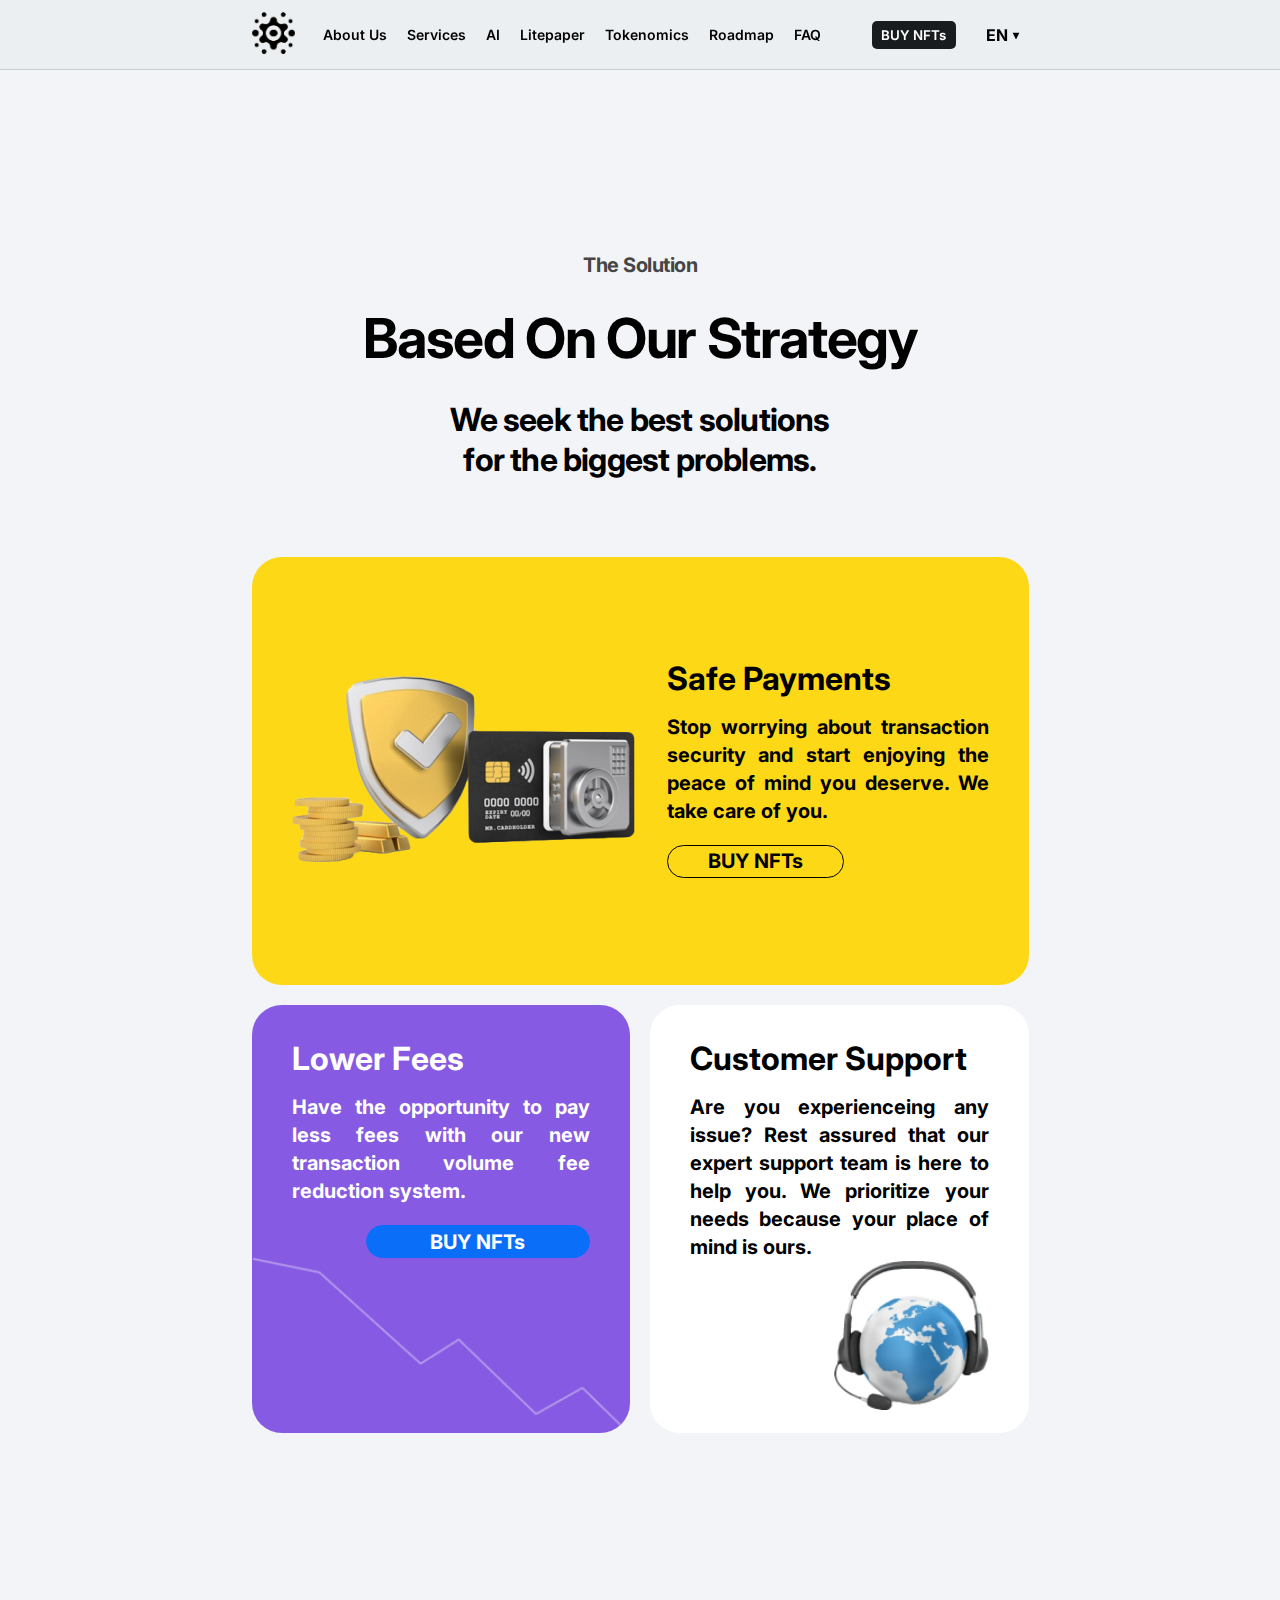
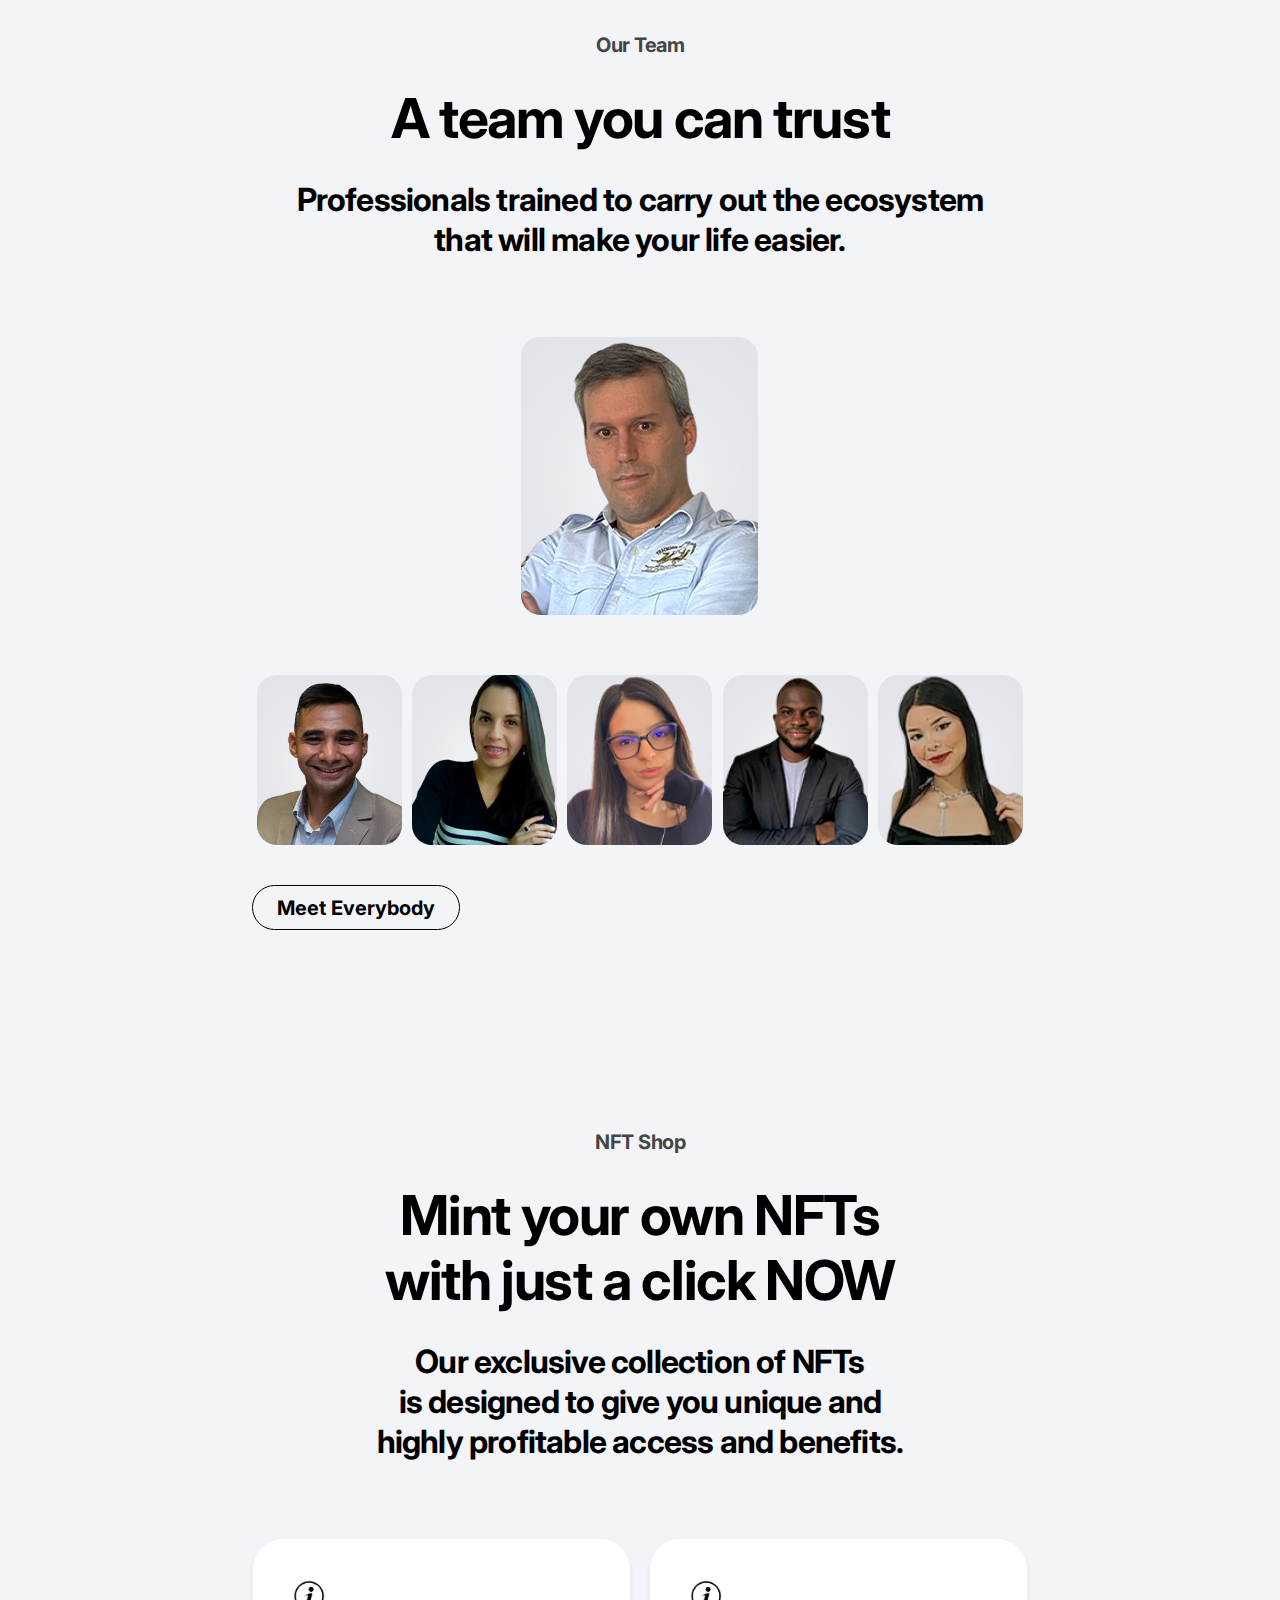
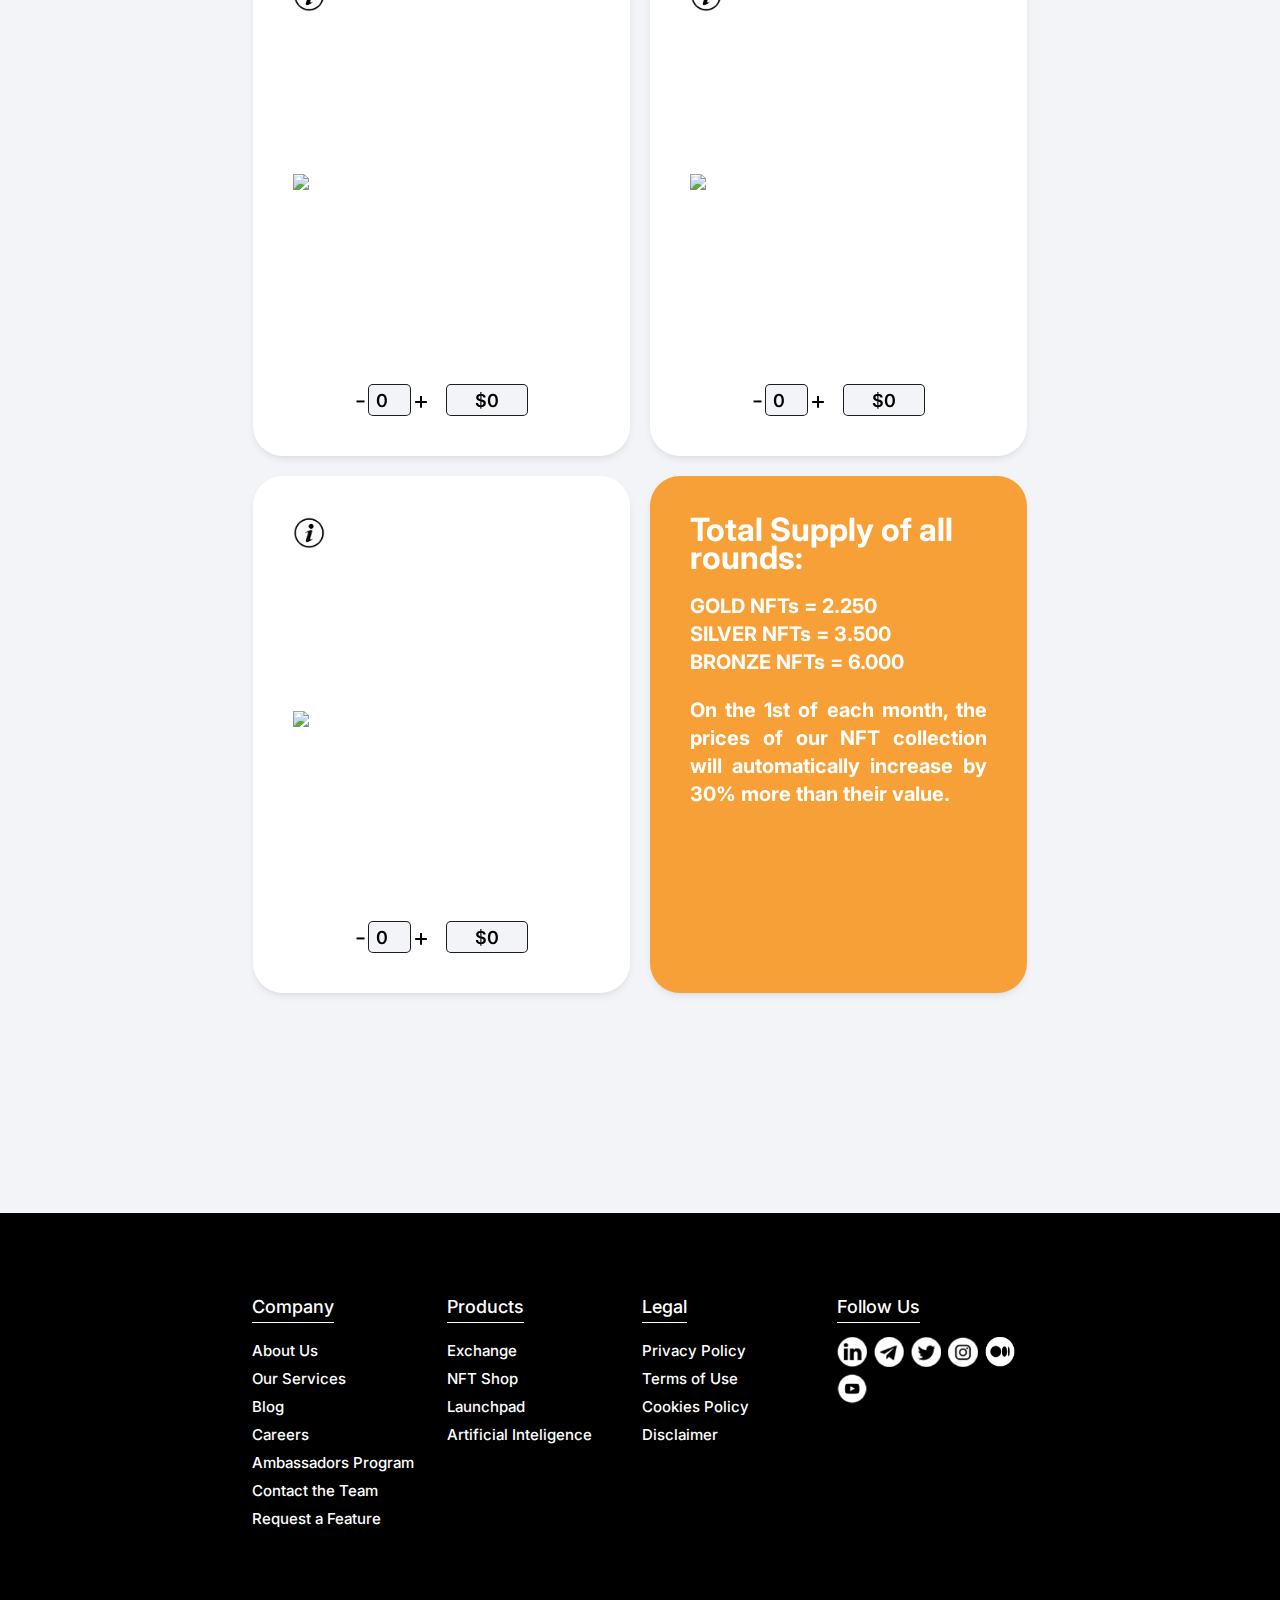
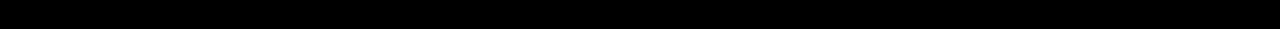
==== commit bb20148c: "Add files via upload" ====
--- a/about-us/index.html
+++ b/about-us/index.html
@@ -16,32 +16,43 @@
     
   <!----------********* NAVBAR *********---------->
   <nav>
-    
+
     <div class="nav">
 
         <div class="div-btn-lang">
             <input type="checkbox" id="check">
             <a href="/"><img class="logo" src="./img/logo2.png" alt=""></a>
-
             <ul class="navlinks">
                 <li><a class="active" href="#">About Us</a></li>
-                <li><a href="#">Services</a></li>
+                <li><a href="/#services">Services</a></li>
                 <li><a href="/artificial_intelligence">AI</a></li>
-                <li><a href="#">Team</a></li>
-                <li><a href="#">Tokenomics</a></li>
-                <li><a href="#">Roadmap</a></li>
+                <li><a href="#">Litepaper</a></li>
+                <li><a href="/#tokenomics">Tokenomics</a></li>
+                <li><a href="/#roadmap">Roadmap</a></li>
                 <li><a href="/faq">FAQ</a></li>
-                <button class="btn-nav-nft mobile">BUY NFTs</button>
+                <li class="mobile"><a href="https://obinex.com/es">SPANISH</a></li>
+                <button class="btn-nav-nft mobile" href="/#obinex"> <a href="/#obinex">BUY NFTs</a></button>
             </ul>
         </div>
 
         <div class="div-btn-lang desktop  flex">
-            <button class="btn-nav-nft">BUY NFTs</button>
-            <a href="#" class="flex-center"><img class="lang-icon" src="./img/spain.png" alt=""></a>
+            <button class="btn-nav-nft"> <a href="/#obinex">BUY NFTs</a></button>
+
+            <div class="language-selector desktop">
+                <div class="selected-language">
+                  <span class="language-name">EN</span>
+                  <span class="language-icon">&#9662;</span>
+                </div>
+                <ul class="language-options">
+                  <li><a href="https://obinex.com/es">ES</a></li>
+                  <li><a href="#">EN</a></li>
+                  <!-- Agrega más opciones de idioma según tus necesidades -->
+                </ul>
+            </div>
         </div>
 
         <div class="div-btn-lang mobile">
-            <img class="lang-icon mg-right" src="./img/spain.png" alt="">
+            
             <label for="check" class="checkbtn">
                <img src="./img/bars-solid.svg" alt="">
             </label>
@@ -53,7 +64,7 @@
 
 
   <!----------********* ABOUT US *********---------->
-  <section class="section about_us mg-top-none">
+  <section class="section about_us mg-top-none header-top">
 
     <div class="about-header">
         <p class="text-nft">The Solution</p>
@@ -147,7 +158,7 @@
 
         <div class="card-team">
             <div class="card-front">
-              <img src="./img/SEO.png" alt="">            
+              <img src="./img/team/Alejandro_Grande.png" alt="">            
             </div>
             <div class="overlay">
                 <a href="https://www.linkedin.com/in/alejandro-obinex/" target="_blank"><img class="social-link-2" src="./img/Link_LinkedIn.png" alt=""></a>
@@ -158,43 +169,17 @@
             </div>
         </div>
 
-        <div class="card-team">
-            <div class="card-front">
-              <img src="./img/SEO.png" alt="">            
-            </div>
-            <div class="overlay">
-                <a href="https://www.linkedin.com/in/alejandro-obinex/" target="_blank"><img class="social-link-2" src="./img/Link_LinkedIn.png" alt=""></a>
-                <div class="text-teams">
-                    <h3 class="name">Alejandro Grande</h3>
-                    <p class="job-team">CEO & Founder</p>
-                </div>
-            </div>
-        </div>
-
-        <div class="card-team">
-            <div class="card-front">
-              <img src="./img/SEO.png" alt="">            
-            </div>
-            <div class="overlay">
-                <a href="https://www.linkedin.com/in/alejandro-obinex/" target="_blank"><img class="social-link-2" src="./img/Link_LinkedIn.png" alt=""></a>
-                <div class="text-teams">
-                    <h3 class="name">Alejandro Grande</h3>
-                    <p class="job-team">CEO & Founder</p>
-                </div>
-            </div>
-        </div>
-
     </div>
 
     <div class="team flex-cards members-team">
         <div class="card-teams">
             <div class="image">
-                <img class="img-team" src="./img/SEO.png" alt="">            
+                <img class="img-team" src="./img/team/Jorge_Carles.png" alt="">            
                 <div class="overlay">
-                    <a href="https://www.linkedin.com/in/alejandro-obinex/" target="_blank"><img class="social-link-2" src="./img/Link_LinkedIn.png" alt=""></a>
+                    <a href="https://www.linkedin.com/in/jorgecarles1809/" target="_blank"><img class="social-link-2" src="./img/Link_LinkedIn.png" alt=""></a>
                     <div class="text-teams">
-                        <h3 class="name">Alejandro Grande</h3>
-                        <p class="job-team">CEO & Founder</p>
+                        <h3 class="name">Jorge Carles</h3>
+                        <p class="job-team">Project Manager                        </p>
                     </div>
                 </div>
             </div>
@@ -202,12 +187,12 @@
        
         <div class="card-teams ">
             <div class="image">
-                <img class="img-team" src="./img/SEO.png" alt="">            
+                <img class="img-team" src="./img/team/Adriana_Querales.png" alt="">            
                 <div class="overlay">
-                    <a href="https://www.linkedin.com/in/alejandro-obinex/" target="_blank"><img class="social-link-2" src="./img/Link_LinkedIn.png" alt=""></a>
+                    <a href="https://www.linkedin.com/in/adriquerales/" target="_blank"><img class="social-link-2" src="./img/Link_LinkedIn.png" alt=""></a>
                     <div class="text-teams">
-                        <h3 class="name">Alejandro Grande</h3>
-                        <p class="job-team">CEO & Founder</p>
+                        <h3 class="name">Adriana Querales</h3>
+                        <p class="job-team">Marketing Manager</p>
                     </div>
                 </div>
             </div>
@@ -215,12 +200,12 @@
 
         <div class="card-teams">
             <div class="image">
-                <img class="img-team" src="./img/SEO.png" alt="">            
+                <img class="img-team" src="./img/team/Andrea_Seda.png" alt="">            
                 <div class="overlay">
-                    <a href="https://www.linkedin.com/in/alejandro-obinex/" target="_blank"><img class="social-link-2" src="./img/Link_LinkedIn.png" alt=""></a>
+                    <a href="https://www.linkedin.com/in/andrea-del-sol-seda-reyda-riveros-80804ab1/" target="_blank"><img class="social-link-2" src="./img/Link_LinkedIn.png" alt=""></a>
                     <div class="text-teams">
-                        <h3 class="name">Alejandro Grande</h3>
-                        <p class="job-team">CEO & Founder</p>
+                        <h3 class="name">Andrea Seda</h3>
+                        <p class="job-team">Social Media Manager</p>
                     </div>
                 </div>
             </div>
@@ -228,37 +213,134 @@
 
          <div class="card-teams">
             <div class="image">
-                <img class="img-team" src="./img/SEO.png" alt="">            
+                <img class="img-team" src="./img/team/Oluwatobiloba_Otujo.png" alt="">            
                 <div class="overlay">
-                    <a href="https://www.linkedin.com/in/alejandro-obinex/" target="_blank"><img class="social-link-2" src="./img/Link_LinkedIn.png" alt=""></a>
+                    <a href="https://www.linkedin.com/in/oluwatobiloba-toby-otujo-317049265/" target="_blank"><img class="social-link-2" src="./img/Link_LinkedIn.png" alt=""></a>
                     <div class="text-teams">
-                        <h3 class="name">Alejandro Grande</h3>
-                        <p class="job-team">CEO & Founder</p>
+                        <h3 class="name">Oluwatobiloba Otujo</h3>
+                        <p class="job-team">Community Manager</p>
                     </div>
                 </div>
             </div>
         </div>
 
         <div class="card-teams">
-        <div class="image">
-            <img class="img-team" src="./img/SEO.png" alt="">            
-            <div class="overlay">
-                <a href="https://www.linkedin.com/in/alejandro-obinex/" target="_blank"><img class="social-link-2" src="./img/Link_LinkedIn.png" alt=""></a>
-                <div class="text-teams">
-                    <h3 class="name">Alejandro Grande</h3>
-                    <p class="job-team">CEO & Founder</p>
-                </div>
-            </div>
-        </div>
-        </div>
-
+            <div class="image">
+                <img class="img-team" src="./img/team/Génesis_Gómez.png" alt="">            
+                <div class="overlay">
+                    <a href="https://www.linkedin.com/in/g%C3%A9nesis-gomez-248b17271/" target="_blank"><img class="social-link-2" src="./img/Link_LinkedIn.png" alt=""></a>
+                    <div class="text-teams">
+                        <h3 class="name">Génesis Gómez</h3>
+                        <p class="job-team">Influencer Manager</p>
+                    </div>
+                </div>
+            </div>
+        </div>
+
+    </div>
+
+    
+    <div id="teamMembers">
+        <div class="flex-cards members-team">
+            <div class="card-teams">
+                <div class="image">
+                    <img class="img-team" src="./img/team/Wismeily_Palma.png" alt="">            
+                    <div class="overlay">
+                        <a href="https://www.linkedin.com/in/wismeily-palma/" target="_blank"><img class="social-link-2" src="./img/Link_LinkedIn.png" alt=""></a>
+                        <div class="text-teams">
+                            <h3 class="name">Wismeily Palma</h3>
+                            <p class="job-team">Web Developer</p>
+                        </div>
+                    </div>
+                </div>
+            </div>
+
+            <div class="card-teams">
+                <div class="image">
+                    <img class="img-team" src="./img/team/Daymar_Romero.png" alt="">            
+                    <div class="overlay">
+                        <a href="https://www.linkedin.com/in/daymar-romero-581371257/" target="_blank"><img class="social-link-2" src="./img/Link_LinkedIn.png" alt=""></a>
+                        <div class="text-teams">
+                            <h3 class="name">Daymar Romero</h3>
+                            <p class="job-team">Graphic Designer</p>
+                        </div>
+                    </div>
+                </div>
+            </div>
+
+            <div class="card-teams">
+                <div class="image">
+                    <img class="img-team" src="./img/team/Daniela_Dinis.png" alt="">            
+                    <div class="overlay">
+                        <a href="https://www.linkedin.com/in/iamdanina/" target="_blank"><img class="social-link-2" src="./img/Link_LinkedIn.png" alt=""></a>
+                        <div class="text-teams">
+                            <h3 class="name">Daniela Dinis </h3>
+                            <p class="job-team">Graphic Designer</p>
+                        </div>
+                    </div>
+                </div>
+            </div>
+
+            <div class="card-teams">
+                <div class="image">
+                    <img class="img-team" src="./img/team/John_Adelakun.png" alt="">            
+                    <div class="overlay">
+                        <a href="https://www.linkedin.com/in/adejohndee/" target="_blank"><img class="social-link-2" src="./img/Link_LinkedIn.png" alt=""></a>
+                        <div class="text-teams">
+                            <h3 class="name">John Dee</h3>
+                            <p class="job-team">Community Admin</p>
+                        </div>
+                    </div>
+                </div>
+            </div>
+
+            <div class="card-teams">
+                <div class="image">
+                    <img class="img-team" src="./img/team/Jhoan_Rodríguez.png" alt="">            
+                    <div class="overlay">
+                        <a href="https://www.linkedin.com/in/jhoan-antonio-rodriguez-ramirez-3aa4a4279/" target="_blank"><img class="social-link-2" src="./img/Link_LinkedIn.png" alt=""></a>
+                        <div class="text-teams">
+                            <h3 class="name">Jhoan Rodríguez</h3>
+                            <p class="job-team">Community Mod</p>
+                        </div>
+                    </div>
+                </div>
+            </div>
+
+        </div>
+
+        <div class="flex-cards members-team center">
+            <div class="card-teams">
+                <div class="image">
+                    <img class="img-team" src="./img/team/María_Pérez.png" alt="">            
+                    <div class="overlay">
+                        <a href="https://www.linkedin.com/in/maria-perez-yaselli/" target="_blank"><img class="social-link-2" src="./img/Link_LinkedIn.png" alt=""></a>
+                        <div class="text-teams">
+                            <h3 class="name">María Pérez</h3>
+                            <p class="job-team">Influencer Assistant</p>
+                        </div>
+                    </div>
+                </div>
+            </div>
+
+            <div class="card-teams">
+                <div class="image">
+                    <img class="img-team" src="./img/team/Diana_Duarte.png" alt="">            
+                    <div class="overlay">
+                        <a href="https://www.linkedin.com/in/diana-dugarte-334458267/" target="_blank"><img class="social-link-2" src="./img/Link_LinkedIn.png" alt=""></a>
+                        <div class="text-teams">
+                            <h3 class="name">Diana Duarte</h3>
+                            <p class="job-team">Influencer Assistant</p>
+                        </div>
+                    </div>
+                </div>
+            </div>
+        </div>
     </div>
 
     <br>
-    <button class="btn-about btn-team">
-        <span class="button-text">
-            Meet Everybody
-        </span>
+    <button class="btn-about btn-team" id="toggleButton">
+        Meet Everybody
     </button>
   </div>
 
@@ -392,16 +474,16 @@
 
                 <h3 class="title-card">Total Supply of all rounds:</h3>
                 <p class="text-card">
-
-                    <br>
                     GOLD NFTs = 2.250
                     <br>
                     SILVER NFTs = 3.500
                     <br>
                     BRONZE NFTs = 6.000
-                    <br><br>
-
-                    On the 1st of each month, the prices of our NFT collection will automatically increase by 30% more than their value.</p>
+                </p>
+
+                <p class="text-card">  
+                    On the 1st of each month, the prices of our NFT collection will automatically increase by 30% more than their value.
+                </p>
             </div>
         </div>
 
@@ -448,13 +530,17 @@
         <div class="column2">
         <h3 class="h3-footer">Follow Us</h3>
         <ul class="social-icons">
-            <li><a href="#"><img src="./img/Link_LinkedIn.png" alt=""></a></li>
-            <li><a href="#"><img src="./img/Link_Telegram.png" alt=""></a></li>
-            <li><a href="#"><img src="./img/Link_Twitter.png" alt=""></a></li>
-            <li><a href="#"><img src="./img/Link_Instagram.png" alt=""></a></li>
-            <li><a href="#"><img src="./img/medium-logo.png" alt=""></a></li>
+            <li><a href="https://www.linkedin.com/company/obinex/mycompany/" target="_blank"><img src="./img/Link_LinkedIn.png" alt=""></a></li>
+            <li><a href="https://t.me/ObinexSpanish" target="_blank"><img src="./img/Link_Telegram.png" alt=""></a></li>
+            <li><a href="https://twitter.com/obinexofficial" target="_blank"><img src="./img/Link_Twitter.png" alt=""></a></li>
+            <li><a href="https://www.instagram.com/obinexofficial/" target="_blank"><img src="./img/Link_Instagram.png" alt=""></a></li>
+            <li><a href="https://medium.com/@obinex" target="_blank"><img src="./img/medium-logo.png" alt=""></a></li>
+            <li><a href="https://www.youtube.com/@Obinex.Global" class="mobile"><img src="./img/Link_YouTube.png" alt=""></a></li>
         </ul>
-        <ul class="social-icons">
+        <ul class="social-icons desktop">
+          <li><a href="https://www.youtube.com/@Obinex.Global"><img src="./img/Link_YouTube.png" alt=""></a></li>
+        </ul>
+        <ul class="social-icons mobile">
           <li><a href="#"><img src="./img/Link_YouTube.png" alt=""></a></li>
         </ul>
 
--- a/about-us/css.css
+++ b/about-us/css.css
@@ -16,7 +16,7 @@
 .section
 {
   margin: auto;
-  padding: 183px 2em;
+  padding: 200px 2em;
 }
 
 .text-end 
@@ -72,6 +72,11 @@
   cursor: pointer;
 }
 
+.btn-nav-nft  a 
+{
+  color: white;
+}
+
 .lang-icon 
 {
   width: 35px;
@@ -145,11 +150,77 @@
   display: none;
 }
 
+.language-selector 
+{
+  position: relative;
+}
+
+.selected-language 
+{
+  cursor: pointer;
+  display: flex;
+  align-items: center;
+  padding: 10px;
+  border: none;
+  background-color: transparent;
+  font-size: 16px;
+  font-weight: 700;
+}
+
+.selected-language .language-name 
+{
+  margin-right: 5px;
+}
+
+.selected-language .language-icon 
+{
+  font-size: 12px;
+}
+
+.language-options 
+{
+  position: absolute;
+  top: 100%;
+  left: 0;
+  z-index: 1;
+  display: none;
+  list-style: none;
+  padding: 0;
+  margin: 0;
+  background-color: #fff;
+  border: 1px solid #ccc;
+  box-shadow: 0 2px 6px rgba(0, 0, 0, 0.15);
+}
+
+.language-options li 
+{
+  padding: 8px 12px;
+}
+
+.language-options li a 
+{
+  text-decoration: none;
+  color: #333;
+  font-size: 16px;
+  transition: color 0.3s;
+}
+
+.language-options li a:hover 
+{
+  color: #007EFC;
+}
+
+.language-options li:last-child 
+{
+  border-bottom: none;
+}
+
 /*********-------------------- ABOUT US -----------------**********/
 .container-cards 
 {
   margin-top: 77px;
 }
+
 .hoverEffect
 {
   transition: transform 0.3s ease;
@@ -181,6 +252,7 @@
   border-radius: 30px;
   padding: 40px;
   overflow: hidden;
+  height: 450px;
 }
 
 .card.yellow 
@@ -266,6 +338,22 @@
   margin: auto;
   margin-top: 77px;
 }
+.directores
+{
+  margin-bottom: 10px;
+}
+.members-team
+{
+  margin-top: 20px;
+  display: flex;
+  flex-wrap: wrap;
+}
+
+#teamMembers 
+{
+  display: none;
+}
+
 .card-team 
 {
   width: 238.92px;
@@ -348,8 +436,8 @@
   text-align: center;
   cursor: pointer;
   flex-direction: column;
-  align-items: flex-end;
-  padding: .3em;
+  align-items: flex-start;  
+  padding: 10px;
   border-radius: 20px;
 }
 .members-team
@@ -385,7 +473,7 @@
 }
 .container-team
 {
-  margin-bottom: 183px;
+  margin-bottom: 200px;
   text-align: center;
 }
 
@@ -448,13 +536,29 @@
   font-size: 20px;
 }
 
-.info-btn 
+.info-btn
 {
   border: none;
   background: none;
-  width: 39.85px;
-  height: 38.26px;
+  width: 33px;
+  height: 33px;
   cursor: pointer;
+  position: absolute;
+}
+
+.info-btn:hover 
+{
+  background: black;
+  border-radius: 100%;
+  display: flex;
+  align-items: center;
+  justify-content: center;
+}
+.info-btn:hover > img
+{
+  width: 125%;
+  height: 125%;
+  filter: invert(1);
 }
 
 .info-btn img 
@@ -485,7 +589,7 @@
   left: 0;
   backface-visibility: hidden;
   transition: transform 0.6s;
-  padding: 20px;
+  padding: 40px;
 }
 
 .front 
@@ -662,8 +766,8 @@
   font-weight: 700;
   font-size: 17px;
   line-height: 28px;
-  text-align: justify;
-  margin: 1em 0em;
+  text-align: justify;  
+  margin-bottom: 20px;
 }
 
 .hover-button 
@@ -711,7 +815,7 @@
   color: white;
   padding: 80px 2em;
   box-sizing: border-box;
-  margin-top: 200px;
+  margin-top: 220px;
 }
 
 .container-footer
@@ -739,11 +843,6 @@
   line-height: 28px;
 }
 
-h3
-{
-  margin-bottom: 20px;
-}
-
 ul
 {
   list-style: none;
@@ -765,8 +864,8 @@
 .social-icons img
 {
   display: block;
-  width: 35px;
-  height: 35px;
+  width: 30px;
+  height: 30px;
   text-align: center;
   margin-bottom: .5em;
 }
@@ -784,7 +883,7 @@
 
   .mobile 
   {
-    display: none;
+    display: none !important;
   }
 
   .desktop 
@@ -900,7 +999,8 @@
   .lower 
   {
     width: 127%;
-    margin: -40px;
+    margin-left: -40px;
+    margin-bottom: -40px;
   }
   .support 
   {
@@ -913,7 +1013,7 @@
   }
   .btn-about 
   {
-    margin-top: 33px;
+    margin-top: 20px;
   }
   .btn-blue
   {
@@ -1008,11 +1108,6 @@
     display: none;
   }
 
-  .mobile 
-  {
-    display: none;
-  }
-
   .nav 
   {
     width: 777px;
@@ -1023,13 +1118,18 @@
   {
     width: 777px;
     margin: auto;
-    padding: 253px 0em 0px 0em !important;
-  }
+    padding: 200px 0em 0px 0em !important;
+  }
+  .header-top
+  {
+    padding-top: 253px !important;
+  }
+
   .section-2 
   {
     width: 777px;
     margin: auto;
-    margin-top: 183px;
+    margin-top: 200px;
   }
 
   .text-center 
@@ -1061,7 +1161,7 @@
   }
   .support 
   {
-    width: 138px;
+    width: 155px;
     margin-top: 0em;
   }
   .header-card.mitad 
@@ -1080,7 +1180,6 @@
     flex-wrap: nowrap;
     width: 777px;
     margin: auto;
-    text-align: start;
   }
 
   .h3-footer
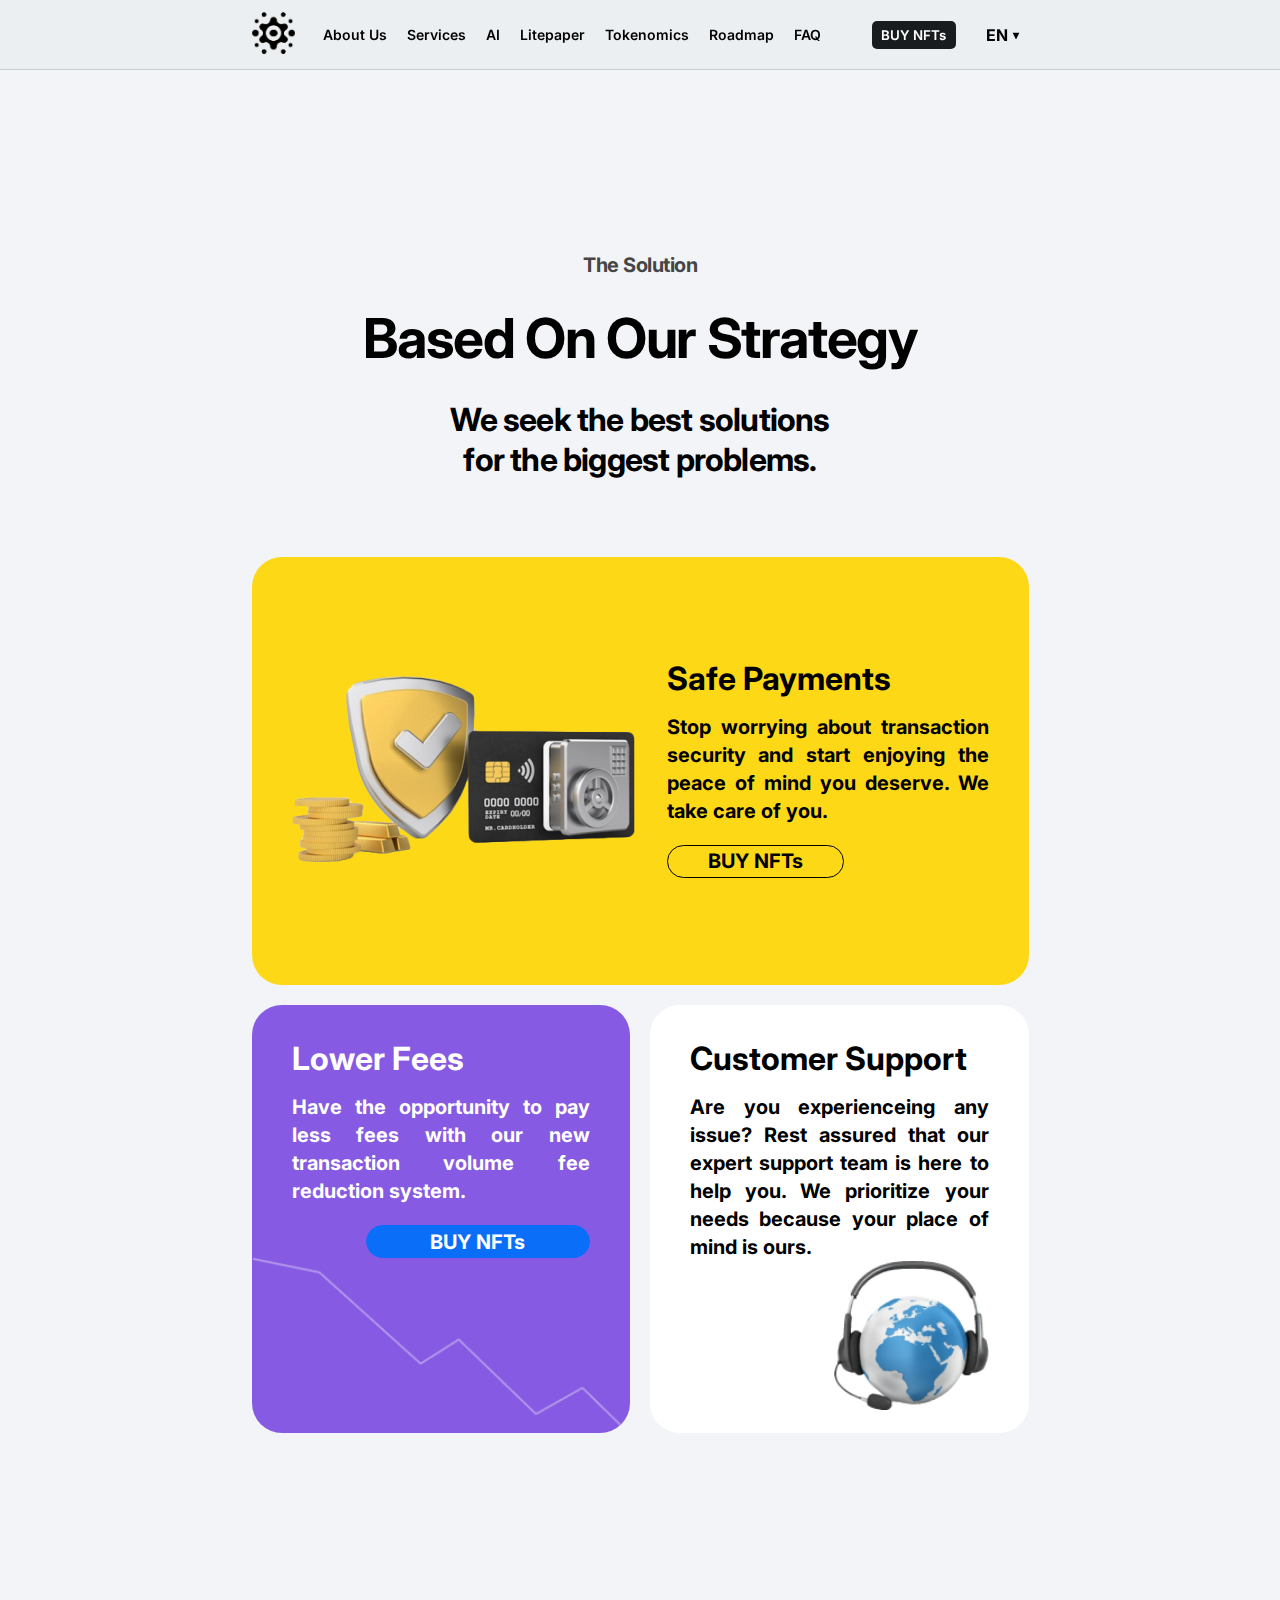
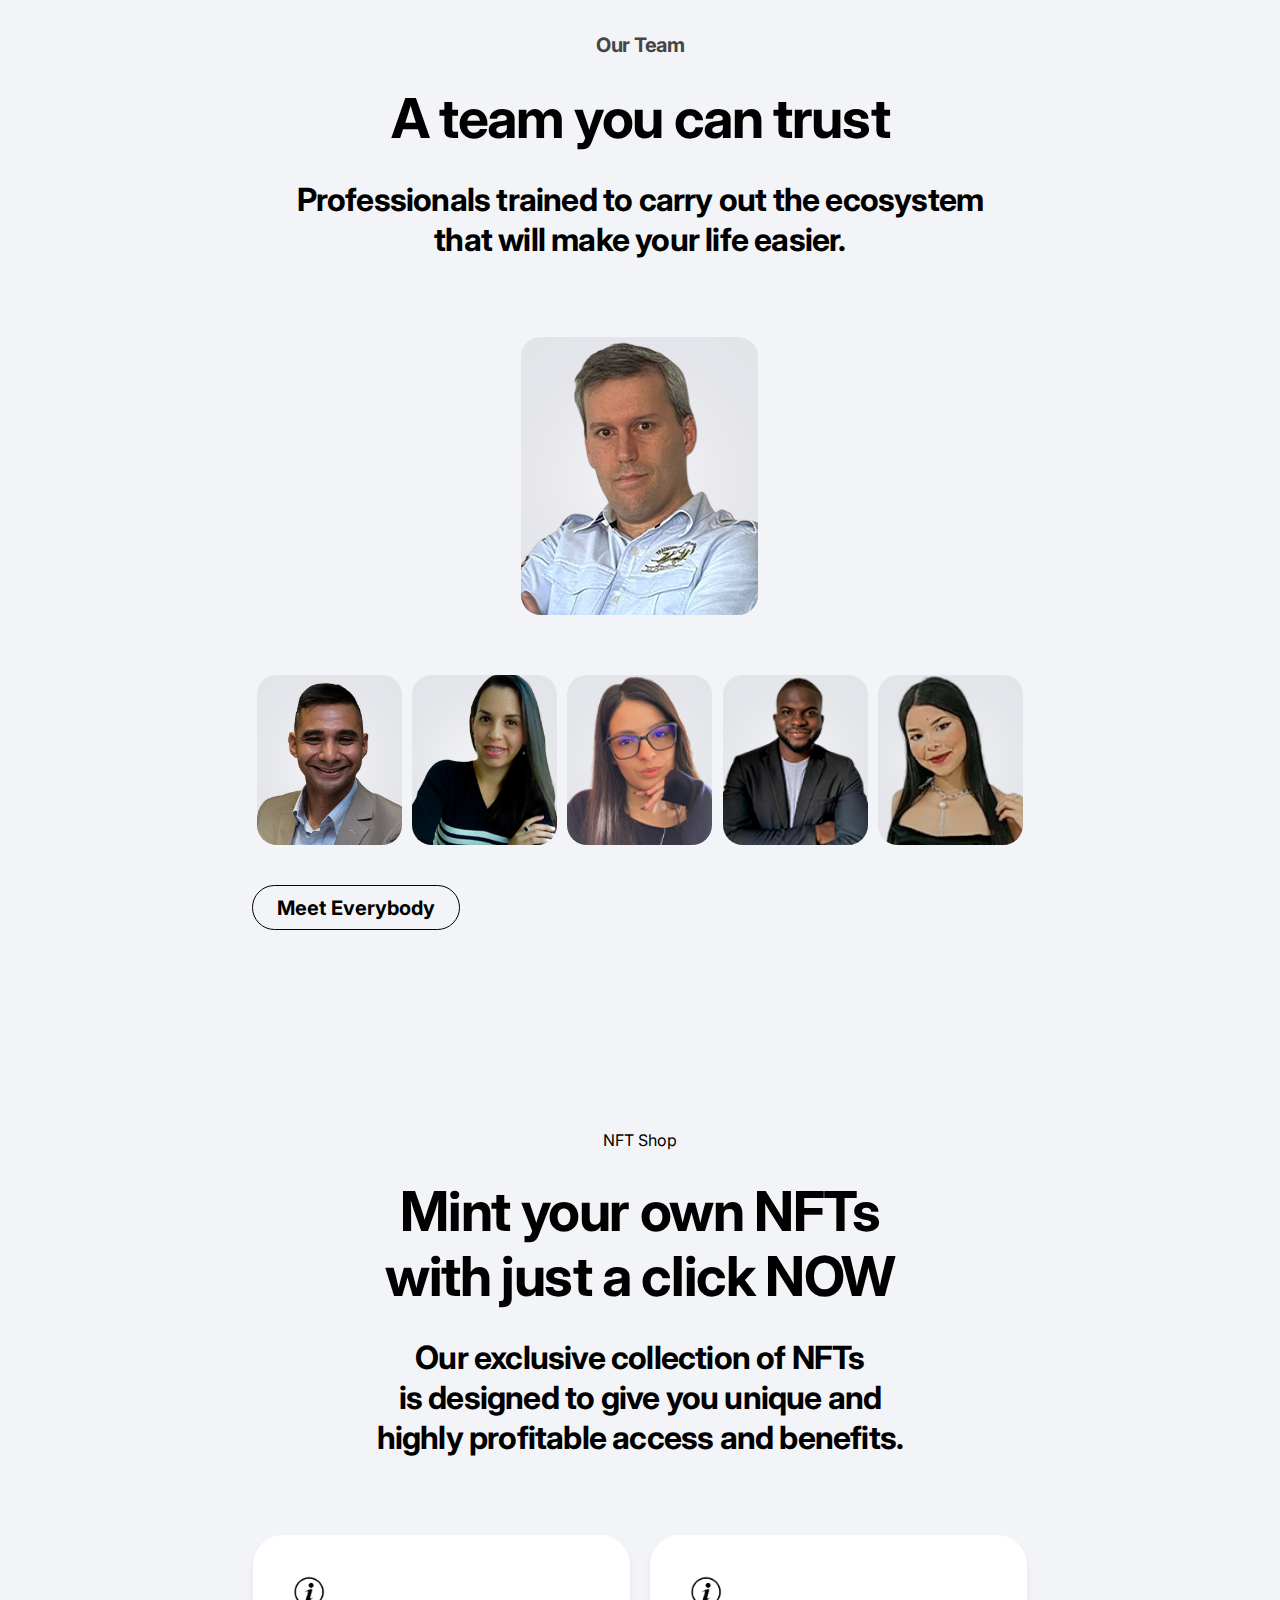
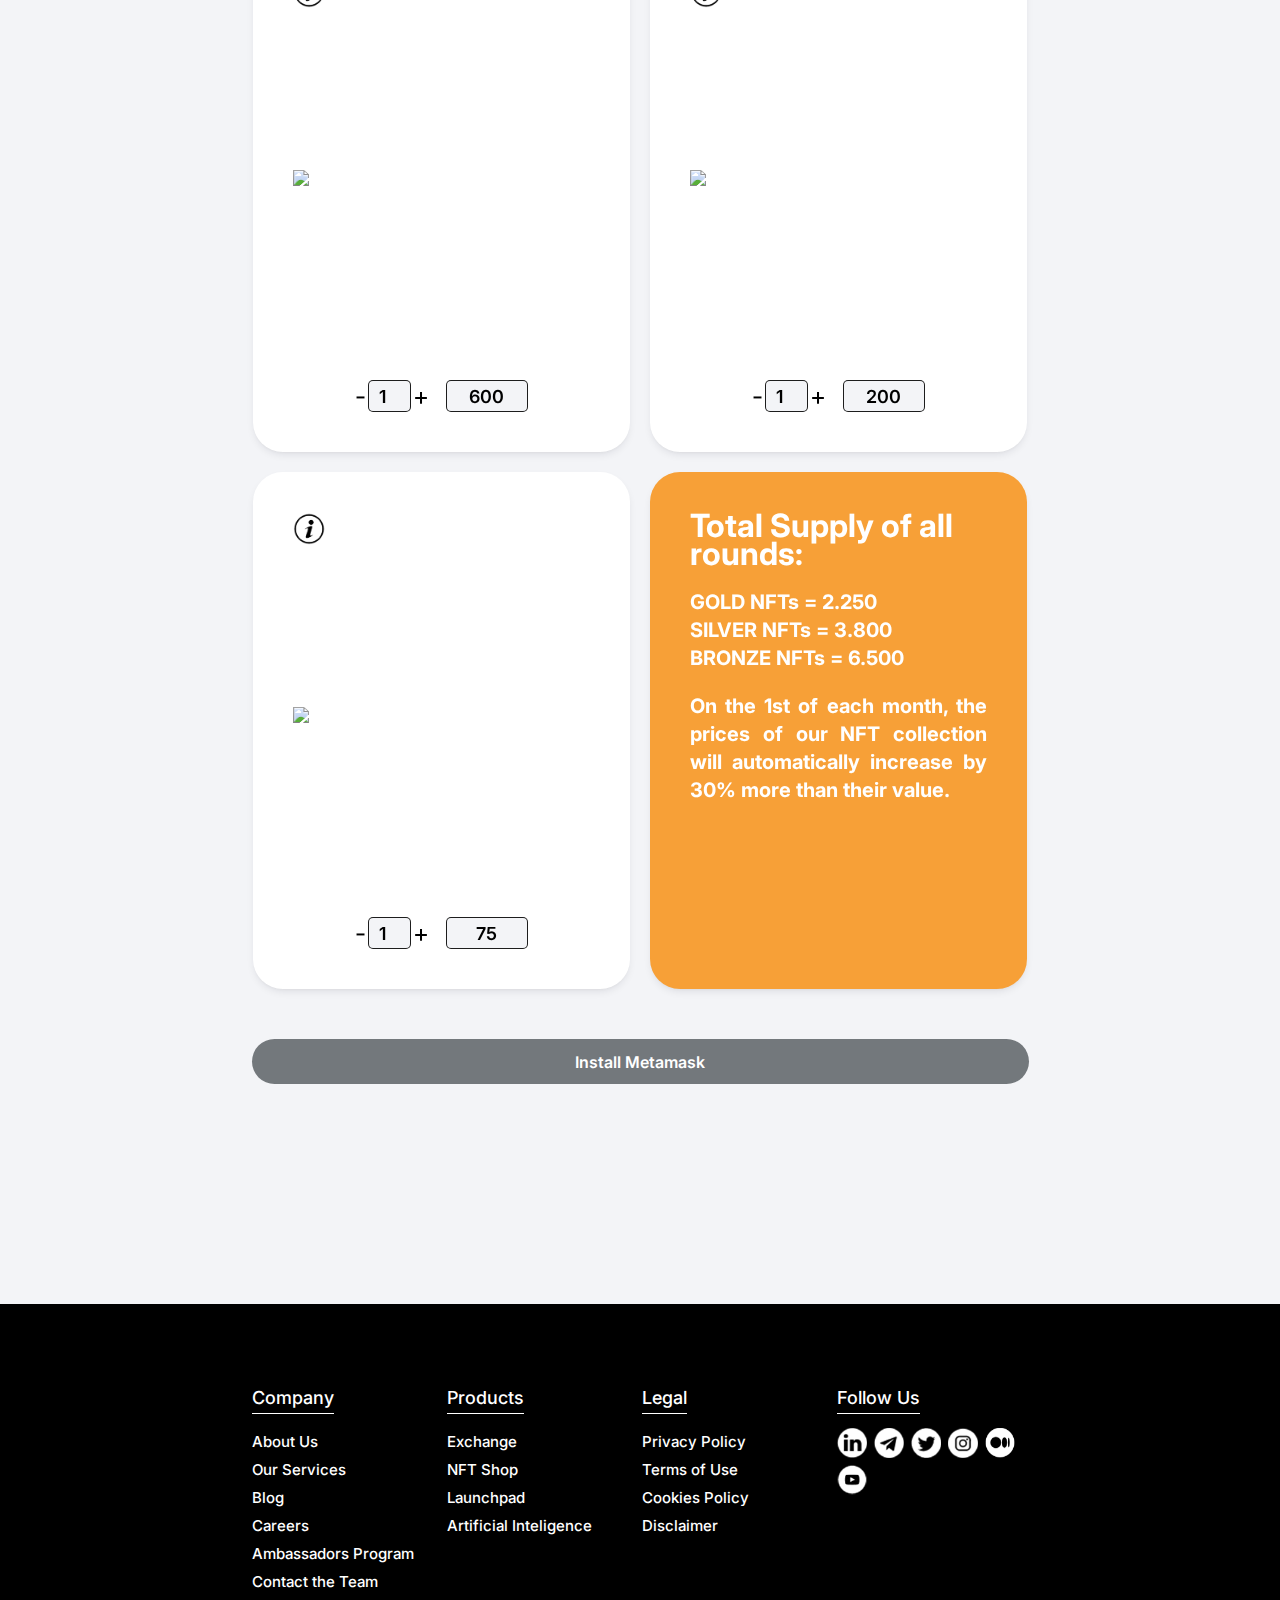
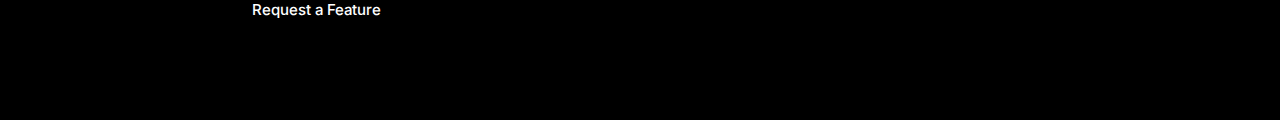
==== commit c4bf1077: "Actualizaciones" ====
--- a/about-us/index.html
+++ b/about-us/index.html
@@ -10,6 +10,7 @@
     <link href="https://fonts.googleapis.com/css2?family=Inter:wght@700&display=swap" rel="stylesheet">
     <link href="https://fonts.googleapis.com/css2?family=Inter:wght@600&display=swap" rel="stylesheet">
     <link href='https://fonts.googleapis.com/css?family=Inter' rel='stylesheet'>
+    <link rel="stylesheet" href="/contracts/contract.css">
 
 </head>
 <body>
@@ -323,18 +324,6 @@
                 </div>
             </div>
 
-            <div class="card-teams">
-                <div class="image">
-                    <img class="img-team" src="./img/team/Diana_Duarte.png" alt="">            
-                    <div class="overlay">
-                        <a href="https://www.linkedin.com/in/diana-dugarte-334458267/" target="_blank"><img class="social-link-2" src="./img/Link_LinkedIn.png" alt=""></a>
-                        <div class="text-teams">
-                            <h3 class="name">Diana Duarte</h3>
-                            <p class="job-team">Influencer Assistant</p>
-                        </div>
-                    </div>
-                </div>
-            </div>
         </div>
     </div>
 
@@ -347,10 +336,10 @@
  
 
   <!----------********* NFTs *********---------->
-  <section class="section section-nfts" id="obinex">
+  <section class="section section-nfts" id="contracts-app">
 
     <div class="nft-header">
-        <p class="text-nft">NFT Shop</p>
+        <p class="text-services">NFT Shop</p>
         <h2 class="h2-services h2">
             Mint your own NFTs
             <br>
@@ -365,132 +354,7 @@
         </p>
     </div>
 
-    <div class="container-nfts">
-
-        <div class="mg-right card-nft " id="this">
-            <div class="front card-white" >
-
-                <button class="info-btn " onclick="flipCard()"><img src="./img/info-black.png" alt=""></button>
-                <img class="tarjeta-nft" src="./img/Gold.gif" loop>
-                <div class="input-group flex">
-                    <div class="flex">
-                        <span class="restar" id="restar_cantidad1">-</span>
-                        <input class="cantidad" type="number" id="cantidad1" min="1" value="1">
-                        <span class="sumar" id="sumar_cantidad1">+</span>
-                    </div>
-                    <input type="text" id="precioTotal1" class="precioTotal" readonly class="result-input precio" >
-                </div>
-
-            </div>
-
-            <div class="back card-white">
-                <span class="close-btn" onclick="flipCard()"><img src="./img/close.png" alt=""></span>
-
-                <div class="data-back">
-                    <ul>
-                        <li>Fees from Royalties: 5%</li>
-                        <li>Revenues from Fees: 9%</li>
-                        <li>Trading Fee Discount: 60%</li>
-                        <li>Pre-Sale: 1st Round</li>
-                    </ul>
-                </div>
-
-                <div class="card-img-back  back-img1">
-                    <img src="./img/phones.png" alt="">
-                </div>
-            </div>
-        </div>
-
-        <div class="card-nft " id="this2">
-            <div class="front card-white" >
-
-                <button class="info-btn " onclick="flipCard2()"><img src="./img/info-black.png" alt=""></button>
-                <img class="tarjeta-nft" src="./img/Bronze.gif" loop>
-                <div class="input-group flex">
-                    <div class="flex">
-                        <span class="restar" id="restar_cantidad2">-</span>
-                        <input class="cantidad" type="number" id="cantidad2" min="1" value="1">
-                        <span class="sumar" id="sumar_cantidad2">+</span>
-                    </div>
-                    <input type="text" id="precioTotal2" class="precioTotal" readonly class="result-input precio" >
-                </div>
-
-            </div>
-
-            <div class="back card-white">
-                <span class="close-btn" onclick="flipCard2()"><img src="./img/close.png" alt=""></span>
-
-                <div class="data-back">
-                    <ul>
-                        <li>Fees from Royalties: 3%</li>
-                        <li>Revenues from Fees: 4%</li>
-                        <li>Trading Fee Discount: 50%</li>
-                        <li>Pre-Sale: 2nd Round</li>
-                    </ul>
-                </div>
-
-                <div class="card-img-back  back-img2">
-                    <img src="./img/cardBack2.png" alt="">
-                </div>
-            </div>
-        </div>
-
-        <div class="mg-right mg-top card-nft " id="this3">
-            <div class="front card-white" >
-
-                <button class="info-btn " onclick="flipCard3()"><img src="./img/info-black.png" alt=""></button>
-                <img class="tarjeta-nft" src="./img/SIlver.gif" loop>
-                <div class="input-group flex">
-                    <div class="flex">
-                        <span class="restar" id="restar_cantidad3">-</span>
-                        <input class="cantidad" type="number" id="cantidad3" min="1" value="1">
-                        <span class="sumar" id="sumar_cantidad3">+</span>
-                    </div>
-                    <input type="text" id="precioTotal3" class="precioTotal" readonly class="result-input precio" >
-                </div>
-
-            </div>
-
-            <div class="back card-white">
-                <span class="close-btn" onclick="flipCard3()"><img src="./img/close.png" alt=""></span>
-
-                <div class="data-back">
-                    <ul>
-                        <li>Fees from Royalties: 2%</li>
-                        <li>Revenues from Fees: 2%</li>
-                        <li>Trading Fee Discount: 40%</li>
-                        <li>Pre-Sale: 3rd Round</li>
-                    </ul>
-                </div>
-
-                <div class="card-img-back  back-img3">
-                    <img src="./img/cardBack3.png" alt="">
-                </div>
-            </div>
-        </div>
-
-        <div class="mg-top card-nft ">
-            <div class="front card-orange last-of-info" >
-
-                <h3 class="title-card">Total Supply of all rounds:</h3>
-                <p class="text-card">
-                    GOLD NFTs = 2.250
-                    <br>
-                    SILVER NFTs = 3.500
-                    <br>
-                    BRONZE NFTs = 6.000
-                </p>
-
-                <p class="text-card">  
-                    On the 1st of each month, the prices of our NFT collection will automatically increase by 30% more than their value.
-                </p>
-            </div>
-        </div>
-
-    
-
-    </div>
-
+    <contract-buttons/>
   </section>
 
 
@@ -531,14 +395,14 @@
         <h3 class="h3-footer">Follow Us</h3>
         <ul class="social-icons">
             <li><a href="https://www.linkedin.com/company/obinex/mycompany/" target="_blank"><img src="./img/Link_LinkedIn.png" alt=""></a></li>
-            <li><a href="https://t.me/ObinexSpanish" target="_blank"><img src="./img/Link_Telegram.png" alt=""></a></li>
+            <li><a href="https://t.me/ObinexEnglish" target="_blank"><img src="./img/Link_Telegram.png" alt=""></a></li>
             <li><a href="https://twitter.com/obinexofficial" target="_blank"><img src="./img/Link_Twitter.png" alt=""></a></li>
             <li><a href="https://www.instagram.com/obinexofficial/" target="_blank"><img src="./img/Link_Instagram.png" alt=""></a></li>
             <li><a href="https://medium.com/@obinex" target="_blank"><img src="./img/medium-logo.png" alt=""></a></li>
             <li><a href="https://www.youtube.com/@Obinex.Global" class="mobile"><img src="./img/Link_YouTube.png" alt=""></a></li>
         </ul>
         <ul class="social-icons desktop">
-          <li><a href="https://www.youtube.com/@Obinex.Global"><img src="./img/Link_YouTube.png" alt=""></a></li>
+          <li><a href="https://www.youtube.com/@Obinex.Global" target="_blank"><img src="./img/Link_YouTube.png" alt=""></a></li>
         </ul>
         <ul class="social-icons mobile">
           <li><a href="#"><img src="./img/Link_YouTube.png" alt=""></a></li>
@@ -548,7 +412,9 @@
     </div>
   </footer>
  
-
+  <script src="https://cdnjs.cloudflare.com/ajax/libs/web3/1.6.0/web3.min.js"></script>
+  <script src="/js/vue.min.js"></script>
+  <script src="/contracts/script.js"></script>
   <script src="js.js"></script>
 
 </body>
--- a/contracts/contract.css
+++ b/contracts/contract.css
@@ -0,0 +1,123 @@
+/* The snackbar - position it at the bottom and in the middle of the screen */
+#snackbar {
+    visibility: hidden; /* Hidden by default. Visible on click */
+    width: 450px; /* Set a default minimum width */
+    margin-left: -225px; /* Divide value of min-width by 2 */
+    background-color: #333; /* Black background color */
+    color: #fff; /* White text color */
+    text-align: center; /* Centered text */
+    border-radius: 2px; /* Rounded borders */
+    padding: 16px; /* Padding */
+    position: fixed; /* Sit on top of the screen */
+    z-index: 1; /* Add a z-index if needed */
+    left: 50%; /* Center the snackbar */
+    bottom: 30px; /* 30px from the bottom */
+}
+
+/* Show the snackbar when clicking on a button (class added with JavaScript) */
+#snackbar.show {
+    visibility: visible; /* Show the snackbar */
+    /* Add animation: Take 0.5 seconds to fade in and out the snackbar.
+    However, delay the fade out process for 2.5 seconds */
+    -webkit-animation: fadein 0.5s, fadeout 0.5s 2.5s;
+    animation: fadein 0.5s, fadeout 1.5s 2.5s;
+}
+#snackbar.error{
+    background: #ff715a;
+}
+/* Animations to fade the snackbar in and out */
+@-webkit-keyframes fadein {
+    from {
+        bottom: 0;
+        opacity: 0;
+    }
+    to {
+        bottom: 30px;
+        opacity: 1;
+    }
+}
+
+@keyframes fadein {
+    from {
+        bottom: 0;
+        opacity: 0;
+    }
+    to {
+        bottom: 30px;
+        opacity: 1;
+    }
+}
+
+@-webkit-keyframes fadeout {
+    from {
+        bottom: 30px;
+        opacity: 1;
+    }
+    to {
+        bottom: 0;
+        opacity: 0;
+    }
+}
+
+@keyframes fadeout {
+    from {
+        bottom: 30px;
+        opacity: 1;
+    }
+    to {
+        bottom: 0;
+        opacity: 0;
+    }
+}
+
+#button_container {
+    width: 100%;
+    /*display: none*/
+}
+
+.container_load {
+    display: flex;
+    justify-content: center;
+    width: 100%;
+    margin-top: 50px
+}
+
+.error_label {
+    color: red;
+    margin-top: 10px
+}
+
+.hover-disabled {
+    position: relative;
+    overflow: hidden;
+    padding: 10px 20px;
+    font-size: 16px;
+    cursor: pointer;
+    height: 45px;
+    background: #73787c;
+    border-radius: 30px;
+    color: white;
+    border: none;
+    transition: all 0.3s;
+    font-weight: 600;
+}
+
+.btn-tab-disabled {
+    position: relative;
+    overflow: hidden;
+    padding: 10px 20px;
+    font-size: 16px;
+    cursor: pointer;
+    height: 45px;
+    border: 1px solid black;
+    border-radius: 30px;
+    color: #000000;
+    transition: all 0.3s;
+    font-weight: 600;
+}
+
+.tab-hover:hover {
+    background: #5b5b5b;
+    border: none;
+    color: white;
+}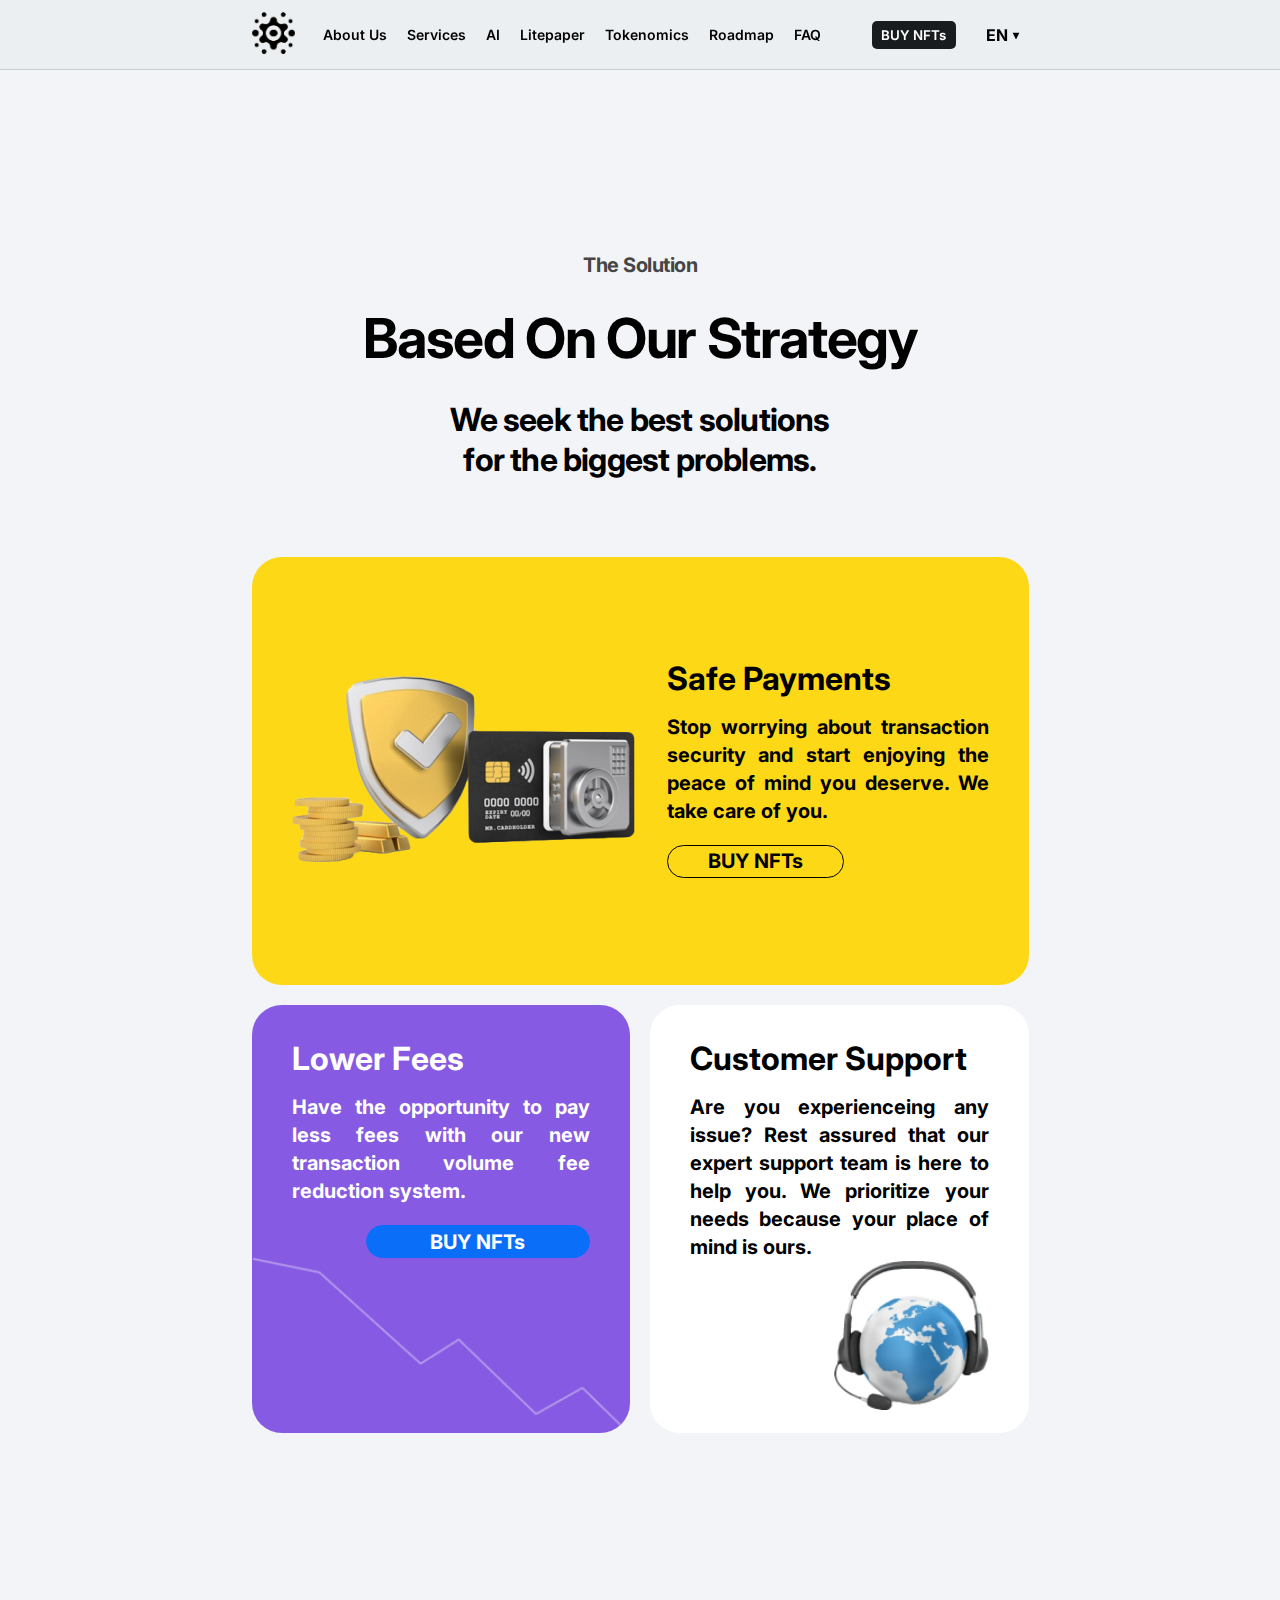
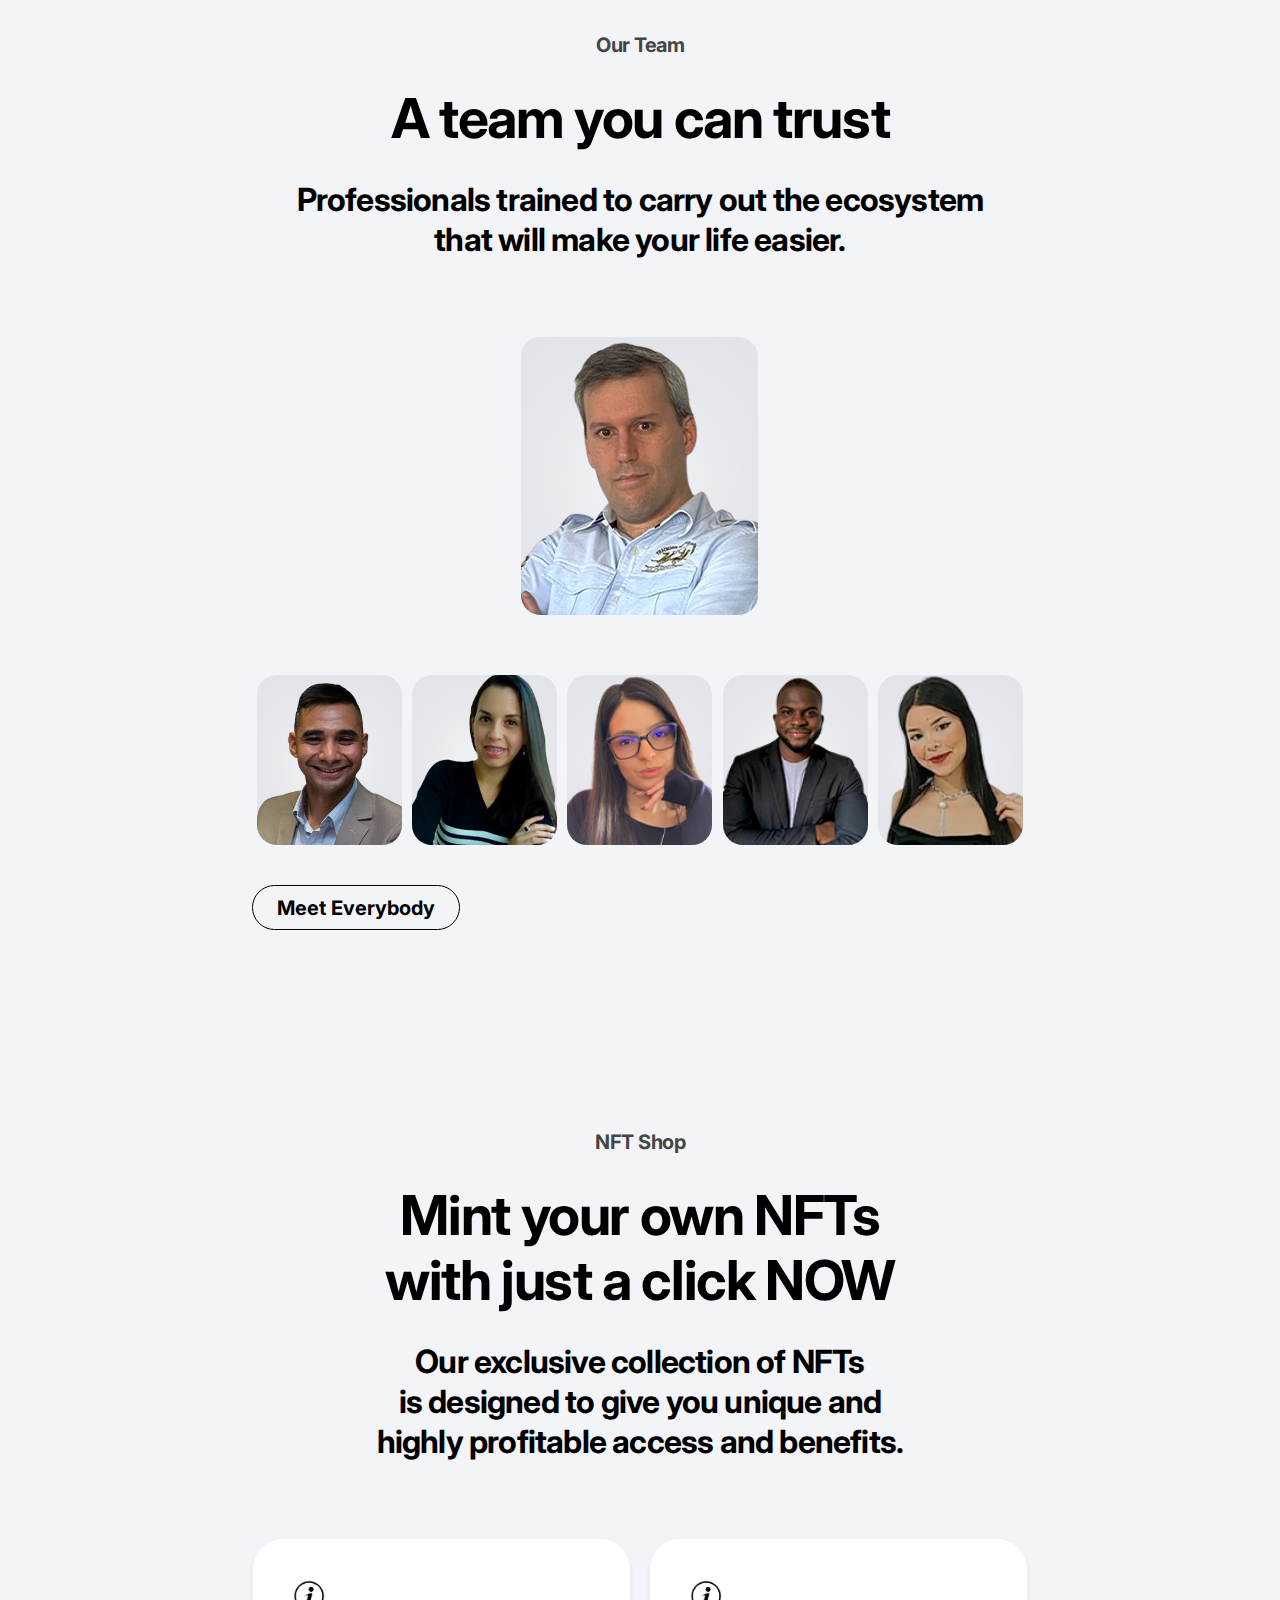
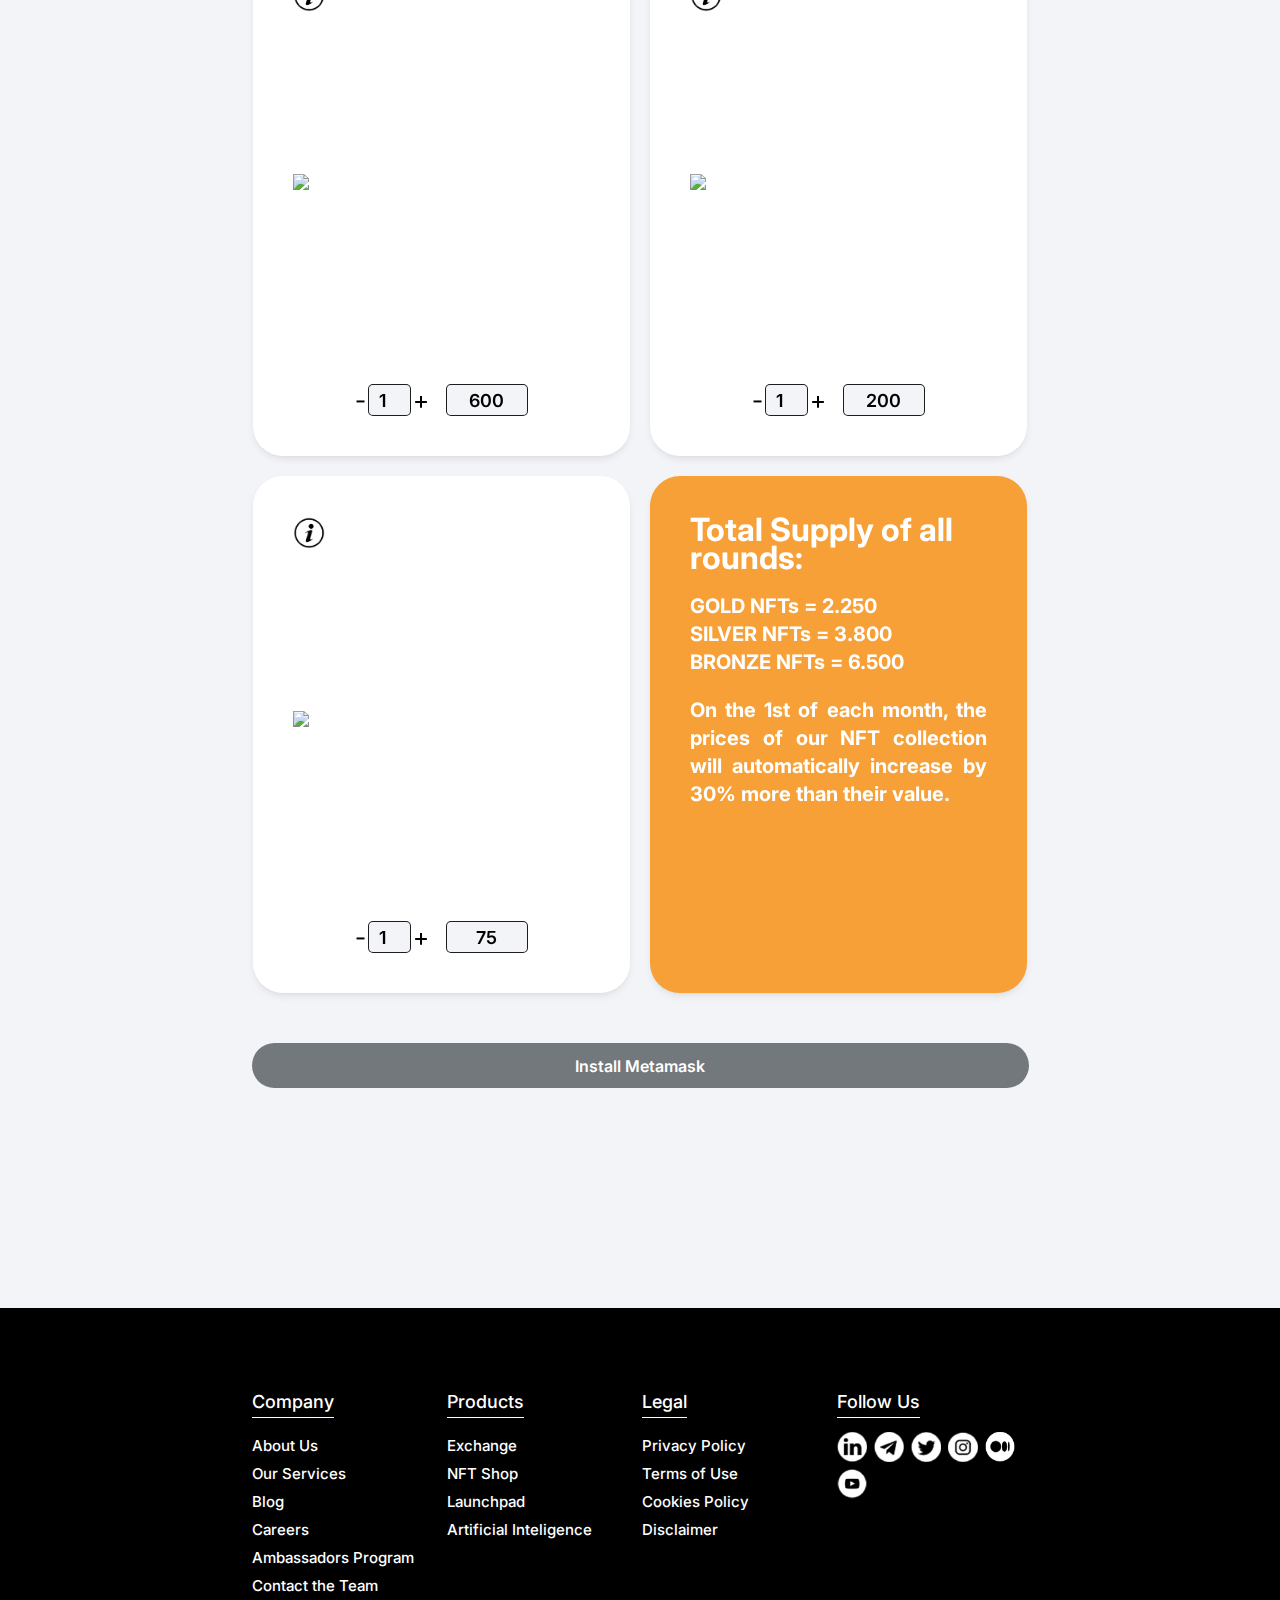
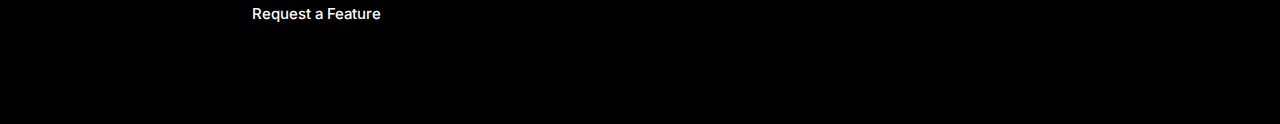
==== commit 4c02d064: "Update" ====
--- a/about-us/index.html
+++ b/about-us/index.html
@@ -4,9 +4,9 @@
     <meta charset="UTF-8">
     <meta http-equiv="X-UA-Compatible" content="IE=edge">
     <meta name="viewport" content="width=device-width, initial-scale=1.0">
-    <title>Document</title>
+    <title>About Us</title>
     <link rel="stylesheet" href="css.css">
-
+    <link rel="icon" type="image/png" sizes="60x60"  href="/img/logo2.png">
     <link href="https://fonts.googleapis.com/css2?family=Inter:wght@700&display=swap" rel="stylesheet">
     <link href="https://fonts.googleapis.com/css2?family=Inter:wght@600&display=swap" rel="stylesheet">
     <link href='https://fonts.googleapis.com/css?family=Inter' rel='stylesheet'>
@@ -32,12 +32,12 @@
                 <li><a href="/#roadmap">Roadmap</a></li>
                 <li><a href="/faq">FAQ</a></li>
                 <li class="mobile"><a href="https://obinex.com/es">SPANISH</a></li>
-                <button class="btn-nav-nft mobile" href="/#obinex"> <a href="/#obinex">BUY NFTs</a></button>
+                <button class="btn-nav-nft mobile" href="#contracts-app"> <a href="#contracts-app">BUY NFTs</a></button>
             </ul>
         </div>
 
         <div class="div-btn-lang desktop  flex">
-            <button class="btn-nav-nft"> <a href="/#obinex">BUY NFTs</a></button>
+            <button class="btn-nav-nft"> <a href="#contracts-app">BUY NFTs</a></button>
 
             <div class="language-selector desktop">
                 <div class="selected-language">
@@ -339,7 +339,7 @@
   <section class="section section-nfts" id="contracts-app">
 
     <div class="nft-header">
-        <p class="text-services">NFT Shop</p>
+        <p class="text-nft">NFT Shop</p>
         <h2 class="h2-services h2">
             Mint your own NFTs
             <br>
--- a/about-us/css.css
+++ b/about-us/css.css
@@ -11,6 +11,11 @@
 body 
 {
   background: #f3f4f7;
+}
+
+html 
+{
+  scroll-behavior: smooth;
 }
 
 .section
@@ -72,6 +77,16 @@
   cursor: pointer;
 }
 
+.btn-es 
+{
+  width: 120px !important;
+}
+
+.btn-es.btn-nav-nft 
+{
+  margin-right: 0px !important;
+}
+
 .btn-nav-nft  a 
 {
   color: white;
@@ -105,6 +120,12 @@
   color: #000;
   line-height: 20px;
 }
+
+.es li a 
+{
+  padding: 0px 8px;
+}
+
 
 .checkbtn 
 {
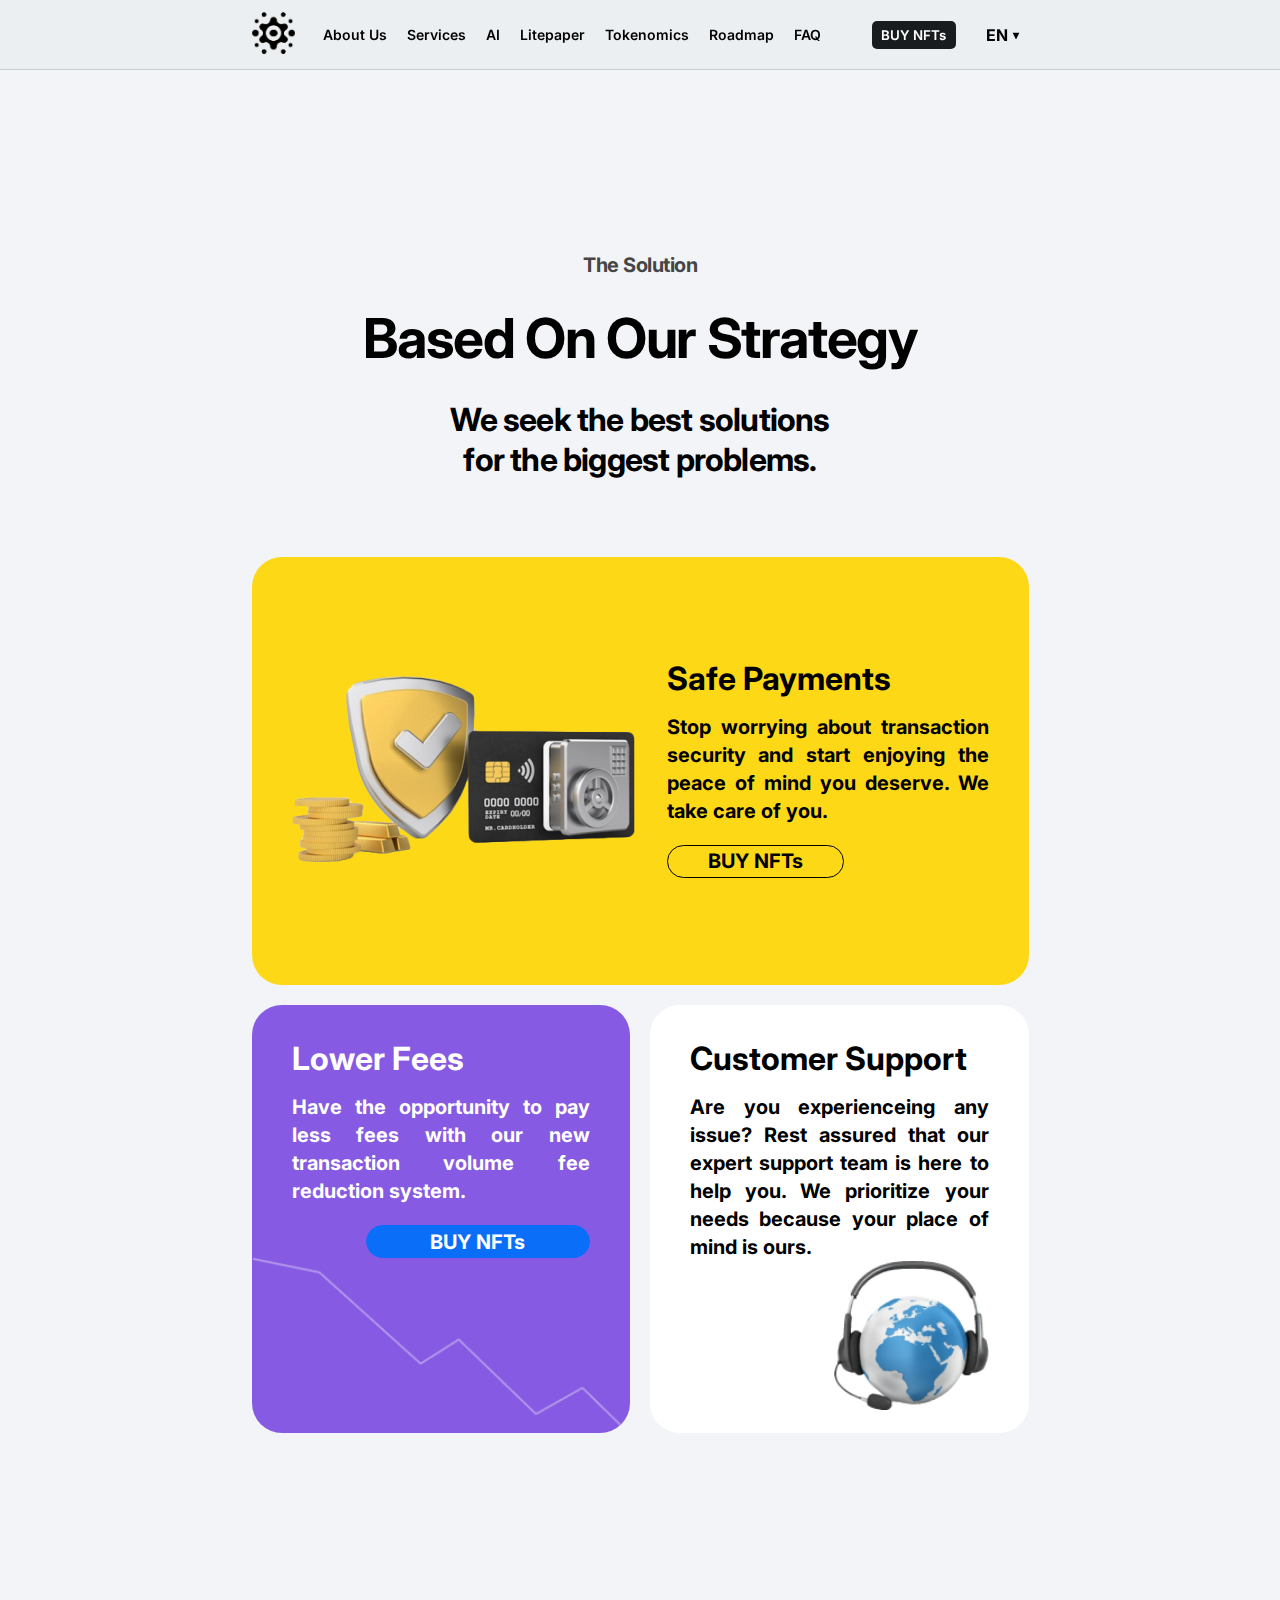
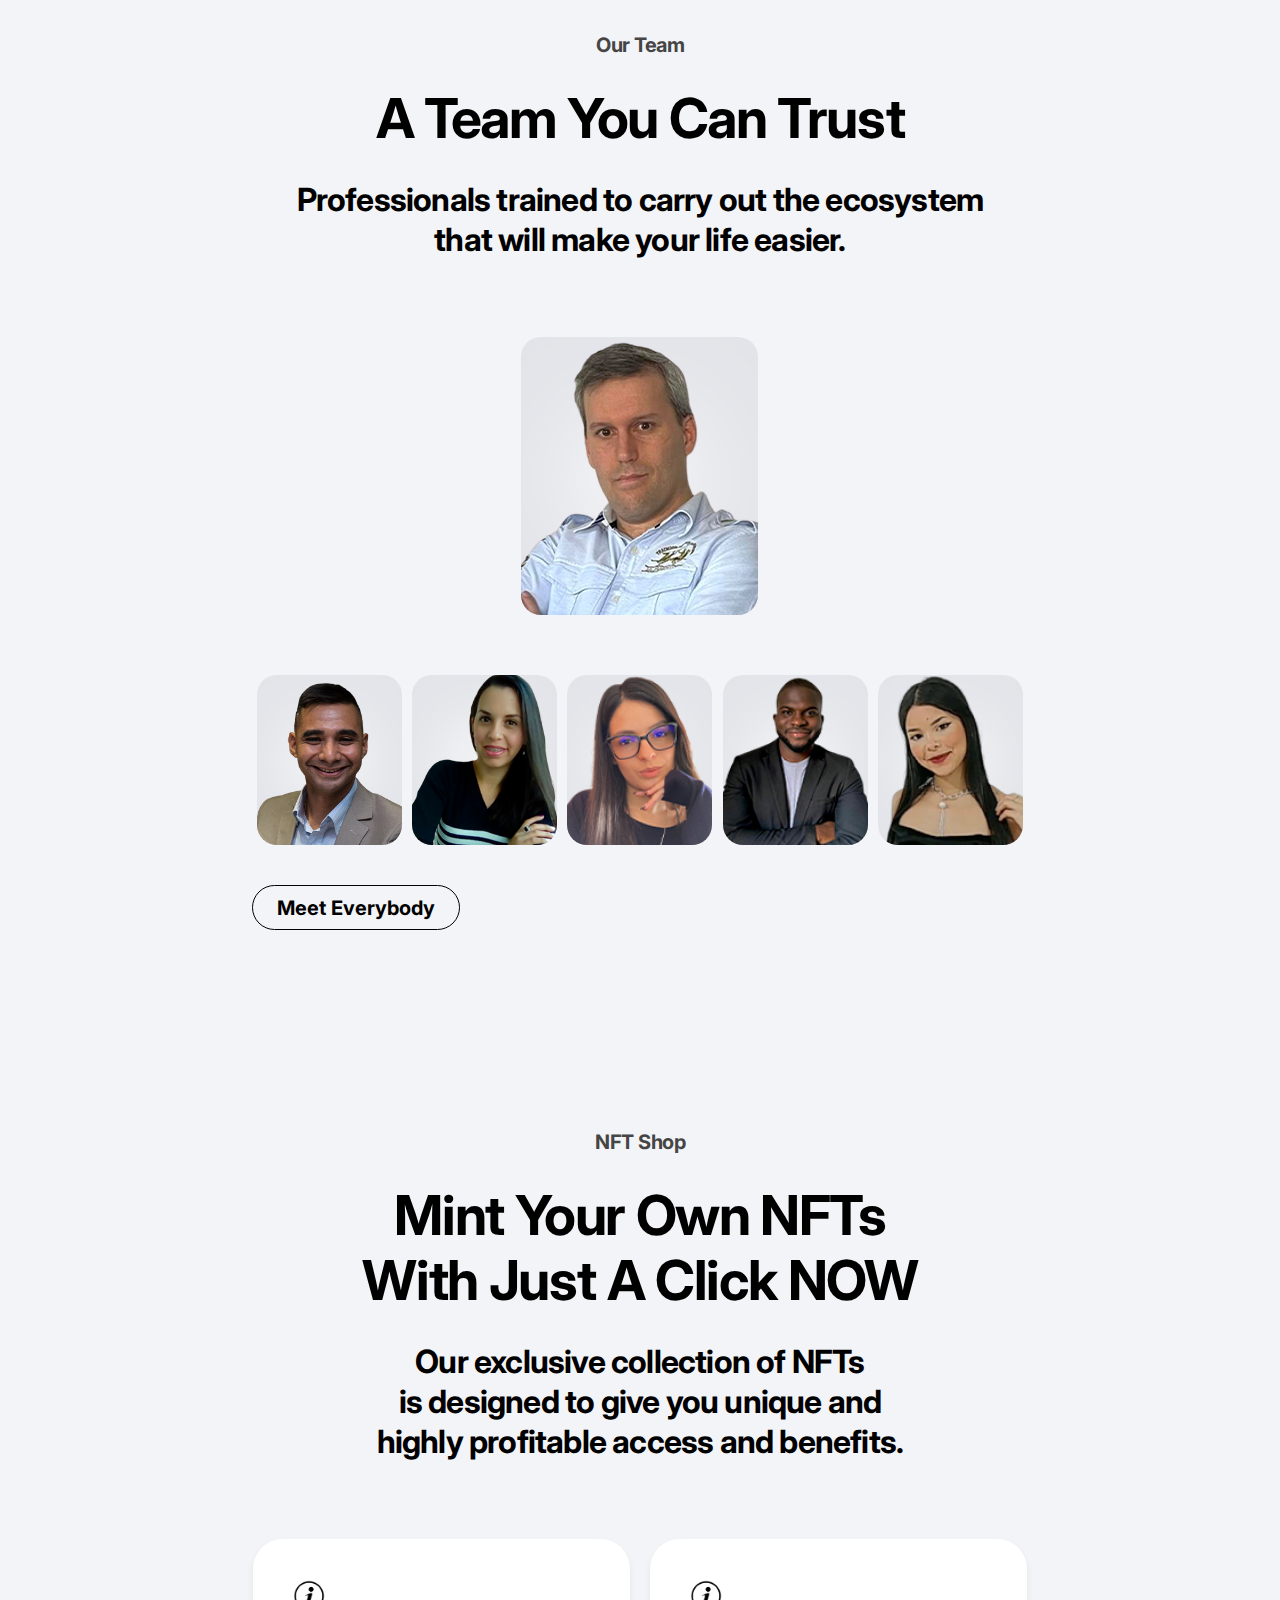
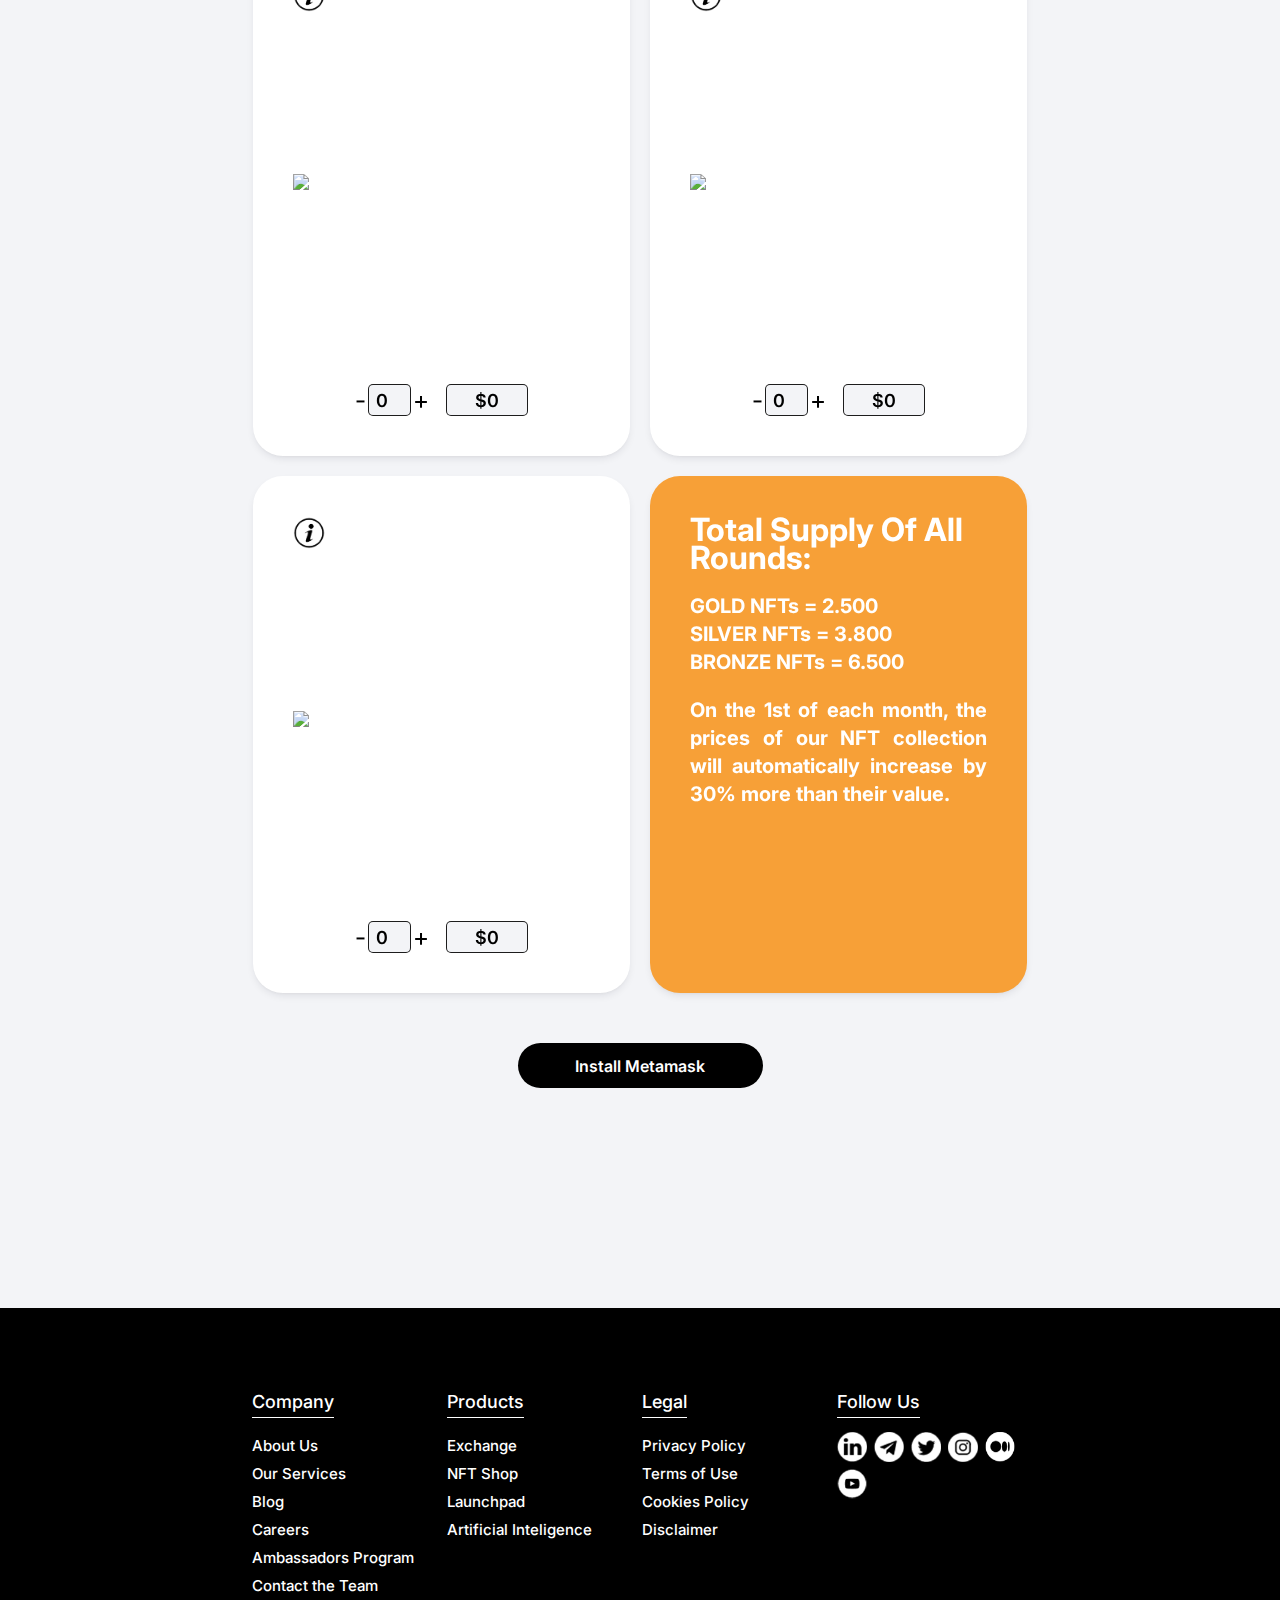
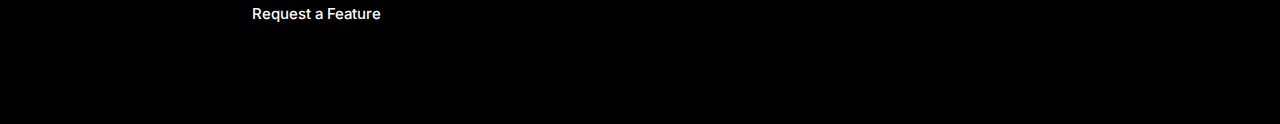
==== commit d9417851: "e" ====
--- a/about-us/index.html
+++ b/about-us/index.html
@@ -1,421 +1,415 @@
-<!DOCTYPE html>
-<html lang="en">
-<head>
-    <meta charset="UTF-8">
-    <meta http-equiv="X-UA-Compatible" content="IE=edge">
-    <meta name="viewport" content="width=device-width, initial-scale=1.0">
-    <title>About Us</title>
-    <link rel="stylesheet" href="css.css">
-    <link rel="icon" type="image/png" sizes="60x60"  href="/img/logo2.png">
-    <link href="https://fonts.googleapis.com/css2?family=Inter:wght@700&display=swap" rel="stylesheet">
-    <link href="https://fonts.googleapis.com/css2?family=Inter:wght@600&display=swap" rel="stylesheet">
-    <link href='https://fonts.googleapis.com/css?family=Inter' rel='stylesheet'>
-    <link rel="stylesheet" href="/contracts/contract.css">
-
-</head>
-<body>
-    
-  <!----------********* NAVBAR *********---------->
-  <nav>
-
-    <div class="nav">
-
-        <div class="div-btn-lang">
-            <input type="checkbox" id="check">
-            <a href="/"><img class="logo" src="./img/logo2.png" alt=""></a>
-            <ul class="navlinks">
-                <li><a class="active" href="#">About Us</a></li>
-                <li><a href="/#services">Services</a></li>
-                <li><a href="/artificial_intelligence">AI</a></li>
-                <li><a href="#">Litepaper</a></li>
-                <li><a href="/#tokenomics">Tokenomics</a></li>
-                <li><a href="/#roadmap">Roadmap</a></li>
-                <li><a href="/faq">FAQ</a></li>
-                <li class="mobile"><a href="https://obinex.com/es">SPANISH</a></li>
-                <button class="btn-nav-nft mobile" href="#contracts-app"> <a href="#contracts-app">BUY NFTs</a></button>
-            </ul>
-        </div>
-
-        <div class="div-btn-lang desktop  flex">
-            <button class="btn-nav-nft"> <a href="#contracts-app">BUY NFTs</a></button>
-
-            <div class="language-selector desktop">
-                <div class="selected-language">
-                  <span class="language-name">EN</span>
-                  <span class="language-icon">&#9662;</span>
-                </div>
-                <ul class="language-options">
-                  <li><a href="https://obinex.com/es">ES</a></li>
-                  <li><a href="#">EN</a></li>
-                  <!-- Agrega más opciones de idioma según tus necesidades -->
-                </ul>
-            </div>
-        </div>
-
-        <div class="div-btn-lang mobile">
-            
-            <label for="check" class="checkbtn">
-               <img src="./img/bars-solid.svg" alt="">
-            </label>
-        </div>
-
-    </div>
-
-  </nav>
-
-
-  <!----------********* ABOUT US *********---------->
-  <section class="section about_us mg-top-none header-top">
-
-    <div class="about-header">
-        <p class="text-nft">The Solution</p>
-        <h2 class="h2-services h2">
-            Based On Our Strategy
-        </h2>
-        <p class="text-p">
-            We seek the best solutions
-            <br>
-            for the biggest problems.
-        </p>
-    </div>
-
-    <div class="container-cards">
-
-        <div class="card yellow">
-            <div class="mitad hoverEffect">
-                <img class="secured" src="./img/escudo.png" alt="">
-            </div>
-            <div class="header-card mitad">
-                <h2 class="title-card">
-                    Safe Payments
-                </h2>
-                <p class="text-card ">
-                    Stop worrying about transaction security and start enjoying the peace of mind you deserve.
-                    We take care of you.
-                </p>
-                <button class="btn-about">
-                    <span class="button-text">
-                        BUY  NFTs
-                    </span>
-                </button>
-            </div>
-        </div>
-
-        <div class="flex-cards">
-
-            <div class="card middle purple left">
-                <div class="header-card header-card-middle">
-                    <h2 class="title-card">
-                        Lower Fees
-                    </h2>
-                    <p class="text-card">
-                        Have the opportunity to pay less fees with our new transaction volume fee reduction system.
-                    </p>
-                    <button class="btn-blue">
-                        <span class="button-text">
-                            BUY  NFTs
-                        </span>
-                    </button>
-                </div>
-                <div >
-                    <img class="lower" src="./img/estadistica.png" alt="">
-                </div>
-            </div>
-            <div class="card white right">
-                <div class="header-card">
-                    <h2 class="title-card">
-                        Customer Support
-                    </h2>
-                    <p class="text-card">
-                        Are you experienceing any issue? Rest assured that our expert support team is here to help you. We prioritize your needs because your place of mind is ours.
-                    </p>
-                </div>
-                <div class="end-img hoverEffect">
-                    <img class="support" src="./img/support.png" alt="">
-                </div>
-            </div>
-
-        </div>
-
-    </div>
-  </section>
-
-
-  <!----------********* TEAM *********---------->
-  <div class="section-2 container-team">
-
-    <div class="about-header">
-        <p class="text-nft">Our Team</p>
-        <h2 class="h2-services h2">
-            A team you can trust
-        </h2>
-        <p class="text-p">
-            Professionals trained to carry out the ecosystem <br>
-            that will make your life easier.
-        </p>
-    </div>
-
-    <div class="directores flex-cards">
-
-        <div class="card-team">
-            <div class="card-front">
-              <img src="./img/team/Alejandro_Grande.png" alt="">            
-            </div>
-            <div class="overlay">
-                <a href="https://www.linkedin.com/in/alejandro-obinex/" target="_blank"><img class="social-link-2" src="./img/Link_LinkedIn.png" alt=""></a>
-                <div class="text-teams">
-                    <h3 class="name">Alejandro Grande</h3>
-                    <p class="job-team">CEO & Founder</p>
-                </div>
-            </div>
-        </div>
-
-    </div>
-
-    <div class="team flex-cards members-team">
-        <div class="card-teams">
-            <div class="image">
-                <img class="img-team" src="./img/team/Jorge_Carles.png" alt="">            
-                <div class="overlay">
-                    <a href="https://www.linkedin.com/in/jorgecarles1809/" target="_blank"><img class="social-link-2" src="./img/Link_LinkedIn.png" alt=""></a>
-                    <div class="text-teams">
-                        <h3 class="name">Jorge Carles</h3>
-                        <p class="job-team">Project Manager                        </p>
-                    </div>
-                </div>
-            </div>
-        </div>              
-       
-        <div class="card-teams ">
-            <div class="image">
-                <img class="img-team" src="./img/team/Adriana_Querales.png" alt="">            
-                <div class="overlay">
-                    <a href="https://www.linkedin.com/in/adriquerales/" target="_blank"><img class="social-link-2" src="./img/Link_LinkedIn.png" alt=""></a>
-                    <div class="text-teams">
-                        <h3 class="name">Adriana Querales</h3>
-                        <p class="job-team">Marketing Manager</p>
-                    </div>
-                </div>
-            </div>
-        </div>
-
-        <div class="card-teams">
-            <div class="image">
-                <img class="img-team" src="./img/team/Andrea_Seda.png" alt="">            
-                <div class="overlay">
-                    <a href="https://www.linkedin.com/in/andrea-del-sol-seda-reyda-riveros-80804ab1/" target="_blank"><img class="social-link-2" src="./img/Link_LinkedIn.png" alt=""></a>
-                    <div class="text-teams">
-                        <h3 class="name">Andrea Seda</h3>
-                        <p class="job-team">Social Media Manager</p>
-                    </div>
-                </div>
-            </div>
-        </div>
-
-         <div class="card-teams">
-            <div class="image">
-                <img class="img-team" src="./img/team/Oluwatobiloba_Otujo.png" alt="">            
-                <div class="overlay">
-                    <a href="https://www.linkedin.com/in/oluwatobiloba-toby-otujo-317049265/" target="_blank"><img class="social-link-2" src="./img/Link_LinkedIn.png" alt=""></a>
-                    <div class="text-teams">
-                        <h3 class="name">Oluwatobiloba Otujo</h3>
-                        <p class="job-team">Community Manager</p>
-                    </div>
-                </div>
-            </div>
-        </div>
-
-        <div class="card-teams">
-            <div class="image">
-                <img class="img-team" src="./img/team/Génesis_Gómez.png" alt="">            
-                <div class="overlay">
-                    <a href="https://www.linkedin.com/in/g%C3%A9nesis-gomez-248b17271/" target="_blank"><img class="social-link-2" src="./img/Link_LinkedIn.png" alt=""></a>
-                    <div class="text-teams">
-                        <h3 class="name">Génesis Gómez</h3>
-                        <p class="job-team">Influencer Manager</p>
-                    </div>
-                </div>
-            </div>
-        </div>
-
-    </div>
-
-    
-    <div id="teamMembers">
-        <div class="flex-cards members-team">
-            <div class="card-teams">
-                <div class="image">
-                    <img class="img-team" src="./img/team/Wismeily_Palma.png" alt="">            
-                    <div class="overlay">
-                        <a href="https://www.linkedin.com/in/wismeily-palma/" target="_blank"><img class="social-link-2" src="./img/Link_LinkedIn.png" alt=""></a>
-                        <div class="text-teams">
-                            <h3 class="name">Wismeily Palma</h3>
-                            <p class="job-team">Web Developer</p>
-                        </div>
-                    </div>
-                </div>
-            </div>
-
-            <div class="card-teams">
-                <div class="image">
-                    <img class="img-team" src="./img/team/Daymar_Romero.png" alt="">            
-                    <div class="overlay">
-                        <a href="https://www.linkedin.com/in/daymar-romero-581371257/" target="_blank"><img class="social-link-2" src="./img/Link_LinkedIn.png" alt=""></a>
-                        <div class="text-teams">
-                            <h3 class="name">Daymar Romero</h3>
-                            <p class="job-team">Graphic Designer</p>
-                        </div>
-                    </div>
-                </div>
-            </div>
-
-            <div class="card-teams">
-                <div class="image">
-                    <img class="img-team" src="./img/team/Daniela_Dinis.png" alt="">            
-                    <div class="overlay">
-                        <a href="https://www.linkedin.com/in/iamdanina/" target="_blank"><img class="social-link-2" src="./img/Link_LinkedIn.png" alt=""></a>
-                        <div class="text-teams">
-                            <h3 class="name">Daniela Dinis </h3>
-                            <p class="job-team">Graphic Designer</p>
-                        </div>
-                    </div>
-                </div>
-            </div>
-
-            <div class="card-teams">
-                <div class="image">
-                    <img class="img-team" src="./img/team/John_Adelakun.png" alt="">            
-                    <div class="overlay">
-                        <a href="https://www.linkedin.com/in/adejohndee/" target="_blank"><img class="social-link-2" src="./img/Link_LinkedIn.png" alt=""></a>
-                        <div class="text-teams">
-                            <h3 class="name">John Dee</h3>
-                            <p class="job-team">Community Admin</p>
-                        </div>
-                    </div>
-                </div>
-            </div>
-
-            <div class="card-teams">
-                <div class="image">
-                    <img class="img-team" src="./img/team/Jhoan_Rodríguez.png" alt="">            
-                    <div class="overlay">
-                        <a href="https://www.linkedin.com/in/jhoan-antonio-rodriguez-ramirez-3aa4a4279/" target="_blank"><img class="social-link-2" src="./img/Link_LinkedIn.png" alt=""></a>
-                        <div class="text-teams">
-                            <h3 class="name">Jhoan Rodríguez</h3>
-                            <p class="job-team">Community Mod</p>
-                        </div>
-                    </div>
-                </div>
-            </div>
-
-        </div>
-
-        <div class="flex-cards members-team center">
-            <div class="card-teams">
-                <div class="image">
-                    <img class="img-team" src="./img/team/María_Pérez.png" alt="">            
-                    <div class="overlay">
-                        <a href="https://www.linkedin.com/in/maria-perez-yaselli/" target="_blank"><img class="social-link-2" src="./img/Link_LinkedIn.png" alt=""></a>
-                        <div class="text-teams">
-                            <h3 class="name">María Pérez</h3>
-                            <p class="job-team">Influencer Assistant</p>
-                        </div>
-                    </div>
-                </div>
-            </div>
-
-        </div>
-    </div>
-
-    <br>
-    <button class="btn-about btn-team" id="toggleButton">
-        Meet Everybody
-    </button>
-  </div>
-
- 
-
-  <!----------********* NFTs *********---------->
-  <section class="section section-nfts" id="contracts-app">
-
-    <div class="nft-header">
-        <p class="text-nft">NFT Shop</p>
-        <h2 class="h2-services h2">
-            Mint your own NFTs
-            <br>
-            with just a click NOW
-        </h2>
-        <p class="h4-services text-p">
-            Our exclusive collection of NFTs
-            <br>
-            is designed to give you unique and
-            <br>
-            highly profitable access and benefits.
-        </p>
-    </div>
-
-    <contract-buttons/>
-  </section>
-
-
-  <!----------********* FOOTER *********---------->
-  <footer>
-    <div class="container-footer">
-        <div class="column">
-        <h3 class="h3-footer">Company</h3>
-        <ul>
-            <li>About Us</li>
-            <li>Our Services</li>
-            <li>Blog</li>
-            <li>Careers</li>
-            <li>Ambassadors Program</li>
-            <li>Contact the Team</li>
-            <li>Request a Feature</li>
-        </ul>
-        </div>
-        <div class="column">
-        <h3 class="h3-footer">Products</h3>
-        <ul>
-            <li>Exchange</li>
-            <li>NFT Shop</li>
-            <li>Launchpad</li>
-            <li>Artificial Inteligence</li>
-        </ul>
-        </div>
-        <div class="column">
-        <h3 class="h3-footer">Legal</h3>
-        <ul>
-            <li>Privacy Policy</li>
-            <li>Terms of Use</li>
-            <li>Cookies Policy</li>
-            <li>Disclaimer</li>
-        </ul>
-        </div>
-        <div class="column2">
-        <h3 class="h3-footer">Follow Us</h3>
-        <ul class="social-icons">
-            <li><a href="https://www.linkedin.com/company/obinex/mycompany/" target="_blank"><img src="./img/Link_LinkedIn.png" alt=""></a></li>
-            <li><a href="https://t.me/ObinexEnglish" target="_blank"><img src="./img/Link_Telegram.png" alt=""></a></li>
-            <li><a href="https://twitter.com/obinexofficial" target="_blank"><img src="./img/Link_Twitter.png" alt=""></a></li>
-            <li><a href="https://www.instagram.com/obinexofficial/" target="_blank"><img src="./img/Link_Instagram.png" alt=""></a></li>
-            <li><a href="https://medium.com/@obinex" target="_blank"><img src="./img/medium-logo.png" alt=""></a></li>
-            <li><a href="https://www.youtube.com/@Obinex.Global" class="mobile"><img src="./img/Link_YouTube.png" alt=""></a></li>
-        </ul>
-        <ul class="social-icons desktop">
-          <li><a href="https://www.youtube.com/@Obinex.Global" target="_blank"><img src="./img/Link_YouTube.png" alt=""></a></li>
-        </ul>
-        <ul class="social-icons mobile">
-          <li><a href="#"><img src="./img/Link_YouTube.png" alt=""></a></li>
-        </ul>
-
-        </div>
-    </div>
-  </footer>
- 
-  <script src="https://cdnjs.cloudflare.com/ajax/libs/web3/1.6.0/web3.min.js"></script>
-  <script src="/js/vue.min.js"></script>
-  <script src="/contracts/script.js"></script>
-  <script src="js.js"></script>
-
-</body>
-</html>+<!DOCTYPE html>
+<html lang="en">
+<head>
+    <meta charset="UTF-8">
+    <meta http-equiv="X-UA-Compatible" content="IE=edge">
+    <meta name="viewport" content="width=device-width, initial-scale=1.0">
+    <title>About Us</title>
+    <link rel="icon" type="image/png" sizes="60x60"  href="/img/logo2.png">
+    <link href="https://fonts.googleapis.com/css2?family=Inter:wght@700&display=swap" rel="stylesheet">
+    <link href="https://fonts.googleapis.com/css2?family=Inter:wght@600&display=swap" rel="stylesheet">
+    <link href='https://fonts.googleapis.com/css?family=Inter' rel='stylesheet'>
+    <link rel="stylesheet" href="/about-us/css.css">
+    <link rel="stylesheet" href="/contracts/contract.css">
+</head>
+<body>
+
+  <!----------********* NAVBAR *********---------->
+  <nav>
+
+    <div class="nav">
+        <div class="div-btn-lang">
+            <input type="checkbox" id="check">
+            <a href="/"><img class="logo" src="/img/logo2.png" alt=""></a>
+            <ul class="navlinks">
+                <li><a class="active" href="#">About Us</a></li>
+                <li><a href="/#services">Services</a></li>
+                <li><a href="/artificial_intelligence">AI</a></li>
+                <li><a href="#">Litepaper</a></li>
+                <li><a href="/#tokenomics">Tokenomics</a></li>
+                <li><a href="/#roadmap">Roadmap</a></li>
+                <li><a href="/faq">FAQ</a></li>
+                <li class="mobile"><a href="https://obinex.com/es">SPANISH</a></li>
+                <button class="btn-nav-nft mobile" href="#contracts-app"> <a href="#contracts-app">BUY NFTs</a></button>
+            </ul>
+        </div>
+
+        <div class="div-btn-lang desktop  flex">
+            <button class="btn-nav-nft"> <a href="#contracts-app">BUY NFTs</a></button>
+
+            <div class="language-selector desktop">
+                <div class="selected-language">
+                  <span class="language-name">EN</span>
+                  <span class="language-icon">&#9662;</span>
+                </div>
+                <ul class="language-options">
+                  <li><a href="/es/acerca">ES</a></li>
+                  <!-- Agrega más opciones de idioma según tus necesidades -->
+                </ul>
+            </div>
+        </div>
+
+        <div class="div-btn-lang mobile">
+
+            <label for="check" class="checkbtn">
+               <img src="/img/bars-solid.svg" alt="">
+            </label>
+        </div>
+
+    </div>
+
+  </nav>
+
+
+  <!----------********* ABOUT US *********---------->
+  <section class="section about_us mg-top-none header-top">
+
+    <div class="about-header">
+        <p class="text-nft">The Solution</p>
+        <h2 class="h2-services h2">
+            Based On Our Strategy
+        </h2>
+        <p class="text-p">
+            We seek the best solutions
+            <br>
+            for the biggest problems.
+        </p>
+    </div>
+
+    <div class="container-cards">
+
+        <div class="card yellow">
+            <div class="mitad hoverEffect">
+                <img class="secured" src="/img/about-us/escudo.png" alt="">
+            </div>
+            <div class="header-card mitad">
+                <h2 class="title-card">
+                    Safe Payments
+                </h2>
+                <p class="text-card ">
+                    Stop worrying about transaction security and start enjoying the peace of mind you deserve.
+                    We take care of you.
+                </p>
+                <button class="btn-about">
+                    <span class="button-text">
+                        BUY  NFTs
+                    </span>
+                </button>
+            </div>
+        </div>
+
+        <div class="flex-cards">
+
+            <div class="card middle purple left">
+                <div class="header-card header-card-middle">
+                    <h2 class="title-card">
+                        Lower Fees
+                    </h2>
+                    <p class="text-card">
+                        Have the opportunity to pay less fees with our new transaction volume fee reduction system.
+                    </p>
+                    <button class="btn-blue">
+                        <span class="button-text">
+                            BUY  NFTs
+                        </span>
+                    </button>
+                </div>
+                <div >
+                    <img class="lower" src="/img/about-us/estadistica.png" alt="">
+                </div>
+            </div>
+            <div class="card white right">
+                <div class="header-card">
+                    <h2 class="title-card">
+                        Customer Support
+                    </h2>
+                    <p class="text-card">
+                        Are you experienceing any issue? Rest assured that our expert support team is here to help you. We prioritize your needs because your place of mind is ours.
+                    </p>
+                </div>
+                <div class="end-img hoverEffect">
+                    <img class="support" src="/img/about-us/support.png" alt="">
+                </div>
+            </div>
+
+        </div>
+
+    </div>
+  </section>
+
+
+  <!----------********* TEAM *********---------->
+  <div class="section-2 container-team">
+
+    <div class="about-header">
+        <p class="text-nft">Our Team</p>
+        <h2 class="h2-services h2">
+            A team you can trust
+        </h2>
+        <p class="text-p">
+            Professionals trained to carry out the ecosystem <br>
+            that will make your life easier.
+        </p>
+    </div>
+
+    <div class="directores flex-cards">
+
+        <div class="card-team">
+            <div class="card-front">
+              <img src="/img/team/Alejandro_Grande.png" alt="">
+            </div>
+            <div class="overlay">
+                <a href="https://www.linkedin.com/in/alejandro-obinex/" target="_blank"><img class="social-link-2" src="/img/Link_LinkedIn.png" alt=""></a>
+                <div class="text-teams">
+                    <h3 class="name">Alejandro Grande</h3>
+                    <p class="job-team">CEO & Founder</p>
+                </div>
+            </div>
+        </div>
+
+    </div>
+
+    <div class="team flex-cards members-team">
+        <div class="card-teams">
+            <div class="image">
+                <img class="img-team" src="/img/team/Jorge_Carles.png" alt="">
+                <div class="overlay">
+                    <a href="https://www.linkedin.com/in/jorgecarles1809/" target="_blank"><img class="social-link-2" src="/img/Link_LinkedIn.png" alt=""></a>
+                    <div class="text-teams">
+                        <h3 class="name">Jorge Carles</h3>
+                        <p class="job-team">Project Manager                        </p>
+                    </div>
+                </div>
+            </div>
+        </div>
+
+        <div class="card-teams ">
+            <div class="image">
+                <img class="img-team" src="/img/team/Adriana_Querales.png" alt="">
+                <div class="overlay">
+                    <a href="https://www.linkedin.com/in/adriquerales/" target="_blank"><img class="social-link-2" src="/img/Link_LinkedIn.png" alt=""></a>
+                    <div class="text-teams">
+                        <h3 class="name">Adriana Querales</h3>
+                        <p class="job-team">Marketing Manager</p>
+                    </div>
+                </div>
+            </div>
+        </div>
+
+        <div class="card-teams">
+            <div class="image">
+                <img class="img-team" src="/img/team/Andrea_Seda.png" alt="">
+                <div class="overlay">
+                    <a href="https://www.linkedin.com/in/andrea-del-sol-seda-reyda-riveros-80804ab1/" target="_blank"><img class="social-link-2" src="/img/Link_LinkedIn.png" alt=""></a>
+                    <div class="text-teams">
+                        <h3 class="name">Andrea Seda</h3>
+                        <p class="job-team">Social Media Manager</p>
+                    </div>
+                </div>
+            </div>
+        </div>
+
+         <div class="card-teams">
+            <div class="image">
+                <img class="img-team" src="/img/team/Oluwatobiloba_Otujo.png" alt="">
+                <div class="overlay">
+                    <a href="https://www.linkedin.com/in/oluwatobiloba-toby-otujo-317049265/" target="_blank"><img class="social-link-2" src="/img/Link_LinkedIn.png" alt=""></a>
+                    <div class="text-teams">
+                        <h3 class="name">Oluwatobiloba Otujo</h3>
+                        <p class="job-team">Community Manager</p>
+                    </div>
+                </div>
+            </div>
+        </div>
+
+        <div class="card-teams">
+            <div class="image">
+                <img class="img-team" src="/img/team/Génesis_Gómez.png" alt="">
+                <div class="overlay">
+                    <a href="https://www.linkedin.com/in/g%C3%A9nesis-gomez-248b17271/" target="_blank"><img class="social-link-2" src="/img/Link_LinkedIn.png" alt=""></a>
+                    <div class="text-teams">
+                        <h3 class="name">Génesis Gómez</h3>
+                        <p class="job-team">Influencer Manager</p>
+                    </div>
+                </div>
+            </div>
+        </div>
+
+    </div>
+
+
+    <div id="teamMembers">
+        <div class="flex-cards members-team">
+            <div class="card-teams">
+                <div class="image">
+                    <img class="img-team" src="/img/team/Wismeily_Palma.png" alt="">
+                    <div class="overlay">
+                        <a href="https://www.linkedin.com/in/wismeily-palma/" target="_blank"><img class="social-link-2" src="/img/Link_LinkedIn.png" alt=""></a>
+                        <div class="text-teams">
+                            <h3 class="name">Wismeily Palma</h3>
+                            <p class="job-team">Web Developer</p>
+                        </div>
+                    </div>
+                </div>
+            </div>
+
+            <div class="card-teams">
+                <div class="image">
+                    <img class="img-team" src="/img/team/Daymar_Romero.png" alt="">
+                    <div class="overlay">
+                        <a href="https://www.linkedin.com/in/daymar-romero-581371257/" target="_blank"><img class="social-link-2" src="/img/Link_LinkedIn.png" alt=""></a>
+                        <div class="text-teams">
+                            <h3 class="name">Daymar Romero</h3>
+                            <p class="job-team">Graphic Designer</p>
+                        </div>
+                    </div>
+                </div>
+            </div>
+
+            <div class="card-teams">
+                <div class="image">
+                    <img class="img-team" src="/img/team/Daniela_Dinis.png" alt="">
+                    <div class="overlay">
+                        <a href="https://www.linkedin.com/in/iamdanina/" target="_blank"><img class="social-link-2" src="/img/Link_LinkedIn.png" alt=""></a>
+                        <div class="text-teams">
+                            <h3 class="name">Daniela Dinis </h3>
+                            <p class="job-team">Graphic Designer</p>
+                        </div>
+                    </div>
+                </div>
+            </div>
+
+            <div class="card-teams">
+                <div class="image">
+                    <img class="img-team" src="/img/team/John_Adelakun.png" alt="">
+                    <div class="overlay">
+                        <a href="https://www.linkedin.com/in/adejohndee/" target="_blank"><img class="social-link-2" src="/img/Link_LinkedIn.png" alt=""></a>
+                        <div class="text-teams">
+                            <h3 class="name">John Dee</h3>
+                            <p class="job-team">Community Admin</p>
+                        </div>
+                    </div>
+                </div>
+            </div>
+
+            <div class="card-teams">
+                <div class="image">
+                    <img class="img-team" src="/img/team/Jhoan_Rodríguez.png" alt="">
+                    <div class="overlay">
+                        <a href="https://www.linkedin.com/in/jhoan-antonio-rodriguez-ramirez-3aa4a4279/" target="_blank"><img class="social-link-2" src="/img/Link_LinkedIn.png" alt=""></a>
+                        <div class="text-teams">
+                            <h3 class="name">Jhoan Rodríguez</h3>
+                            <p class="job-team">Community Mod</p>
+                        </div>
+                    </div>
+                </div>
+            </div>
+
+        </div>
+
+        <div class="flex-cards members-team center">
+            <div class="card-teams">
+                <div class="image">
+                    <img class="img-team" src="/img/team/María_Pérez.png" alt="">
+                    <div class="overlay">
+                        <a href="https://www.linkedin.com/in/maria-perez-yaselli/" target="_blank"><img class="social-link-2" src="/img/Link_LinkedIn.png" alt=""></a>
+                        <div class="text-teams">
+                            <h3 class="name">María Pérez</h3>
+                            <p class="job-team">Influencer Assistant</p>
+                        </div>
+                    </div>
+                </div>
+            </div>
+
+        </div>
+    </div>
+
+    <br>
+    <button class="btn-about btn-team" id="toggleButton">
+        Meet Everybody
+    </button>
+  </div>
+
+
+
+  <!----------********* NFTs *********---------->
+  <section class="section section-nfts" id="contracts-app">
+
+    <div class="nft-header">
+        <p class="text-nft">NFT Shop</p>
+        <h2 class="h2-services h2">
+            Mint your own NFTs
+            <br>
+            with just a click NOW
+        </h2>
+        <p class="h4-services text-p">
+            Our exclusive collection of NFTs
+            <br>
+            is designed to give you unique and
+            <br>
+            highly profitable access and benefits.
+        </p>
+    </div>
+
+    <contract-buttons/>
+  </section>
+
+
+  <!----------********* FOOTER *********---------->
+  <footer>
+    <div class="container-footer">
+      <div class="column">
+        <h3 class="h3-footer">Company</h3>
+        <ul>
+          <li><a href="/about-us">About Us</a></li>
+          <li><a href="#services">Our Services</a></li>
+          <li>Blog</li>
+          <li>Careers</li>
+          <li>Ambassadors Program</li>
+          <li><a href = "mailto: contact@obinex.com">Contact the Team</a></li>
+          <li>Request a Feature</li>
+        </ul>
+      </div>
+      <div class="column">
+        <h3 class="h3-footer">Products</h3>
+        <ul>
+          <li>Exchange</li>
+          <li>NFT Shop</li>
+          <li>Launchpad</li>
+          <li>Artificial Inteligence</li>
+        </ul>
+      </div>
+      <div class="column">
+        <h3 class="h3-footer">Legal</h3>
+        <ul>
+          <li>Privacy Policy</li>
+          <li>Terms of Use</li>
+          <li>Cookies Policy</li>
+          <li>Disclaimer</li>
+        </ul>
+      </div>
+      <div class="column2">
+        <h3 class="h3-footer">Follow Us</h3>
+        <ul class="social-icons">
+            <li><a href="https://www.linkedin.com/company/obinex/mycompany/" target="_blank"><img src="/img/Link_LinkedIn.png" alt=""></a></li>
+            <li><a href="https://t.me/ObinexEnglish" target="_blank"><img src="/img/Link_Telegram.png" alt=""></a></li>
+            <li><a href="https://twitter.com/obinexofficial" target="_blank"><img src="/img/Link_Twitter.png" alt=""></a></li>
+            <li><a href="https://www.instagram.com/obinexofficial/" target="_blank"><img src="/img/Link_Instagram.png" alt=""></a></li>
+            <li><a href="https://medium.com/@obinex" target="_blank"><img src="/img/medium-logo.png" alt=""></a></li>
+            <li><a href="https://www.youtube.com/@Obinex.Global" class="mobile"><img src="/img/Link_YouTube.png" alt=""></a></li>
+        </ul>
+        <ul class="social-icons desktop">
+          <li><a href="https://www.youtube.com/@Obinex.Global" target="_blank"><img src="/img/Link_YouTube.png" alt=""></a></li>
+        </ul>
+      </div>
+    </div>
+  </footer>
+
+  <script src="https://cdnjs.cloudflare.com/ajax/libs/web3/1.6.0/web3.min.js"></script>
+  <script src="/js/vue.min.js"></script>
+  <script src="/contracts/script.js"></script>
+  <script src="/js/js.js"></script>
+  <script src="/about-us/js.js"></script>
+
+</body>
+</html>
--- a/about-us/css.css
+++ b/about-us/css.css
@@ -1,1227 +1,1243 @@
-* 
-{
-  padding: 0;
-  margin: 0;
-  text-decoration: none;
-  list-style: none;
-  box-sizing: border-box;
-  font-family: 'Inter';
-}
-
-body 
-{
-  background: #f3f4f7;
-}
-
-html 
-{
-  scroll-behavior: smooth;
-}
-
-.section
-{
-  margin: auto;
-  padding: 200px 2em;
-}
-
-.text-end 
-{
-  text-align: end;
-}
-
-
-/*********-------------------- NAVBAR -----------------**********/
-nav 
-{
-  height: 80px;
-  width: 100%;
-  height: 70px;
-  font-size: 14px;
-  backdrop-filter: blur(16px);
-  background-color: rgba(234, 237, 240, 0.8);
-  border-bottom: 1px solid rgba(0, 0, 0, 0.14);
-  color: black;
-  position: fixed;
-  z-index: 999;
-}
-
-.nav 
-{
-  display: flex;
-  justify-content: space-between;
-  align-items: center;
-  height: 100%;
-  width: 100%;
-  padding: 0em 1em;
-}
-
-.logo 
-{
-  height: 42px;
-  margin-right: 18px;
-}
-
-button.btn-nav-nft 
-{
-  padding: 4px 8px;
-  gap: 4px;
-  width: 83.96px;
-  height: 28px;
-  left: calc(50% - 83.96px/2 + 295.33px);
-  top: calc(50% - 28px/2 - 4428px);
-  background: #191C1F;
-  border-radius: 5px;
-  color: white;
-  border: none;
-  font-weight: 600;
-  cursor: pointer;
-}
-
-.btn-es 
-{
-  width: 120px !important;
-}
-
-.btn-es.btn-nav-nft 
-{
-  margin-right: 0px !important;
-}
-
-.btn-nav-nft  a 
-{
-  color: white;
-}
-
-.lang-icon 
-{
-  width: 35px;
-  margin-right: 10px;
-}
-
-.div-btn-lang
-{
-  display: flex;
-  justify-content: center;
-  align-items: center;
-}
-
-.navlinks li 
-{
-  display: inline-block;
-  margin: 0 5px;
-}
-
-.navlinks li a 
-{
-  padding: 0px 10px;
-  border-radius: 3px;
-  font-style: normal;
-  font-weight: 600;
-  color: #000;
-  line-height: 20px;
-}
-
-.es li a 
-{
-  padding: 0px 8px;
-}
-
-
-.checkbtn 
-{
-  float: right;
-  cursor: pointer;
-  width: 23px;
-  align-items: center;
-  justify-content: center;
-  display: flex;
-}
-
-#check 
-{
-  display: none;
-}
-
-.navlinks 
-{
-  position: fixed;
-  width: 100%;
-  height: 100vh;
-  background-color: rgb(234 237 240);
-  top: 70px;
-  left: -100%;
-  text-align: center;
-  transition: all 0.5s;
-}
-
-.navlinks li 
-{
-  display: block;
-  margin: 30px 0;
-  line-height: 30px;
-}
-
-#check:checked ~ ul 
-{
-  left: 0;
-}
-
-.desktop 
-{
-  display: none;
-}
-
-.language-selector 
-{
-  position: relative;
-}
-
-.selected-language 
-{
-  cursor: pointer;
-  display: flex;
-  align-items: center;
-  padding: 10px;
-  border: none;
-  background-color: transparent;
-  font-size: 16px;
-  font-weight: 700;
-}
-
-.selected-language .language-name 
-{
-  margin-right: 5px;
-}
-
-.selected-language .language-icon 
-{
-  font-size: 12px;
-}
-
-.language-options 
-{
-  position: absolute;
-  top: 100%;
-  left: 0;
-  z-index: 1;
-  display: none;
-  list-style: none;
-  padding: 0;
-  margin: 0;
-  background-color: #fff;
-  border: 1px solid #ccc;
-  box-shadow: 0 2px 6px rgba(0, 0, 0, 0.15);
-}
-
-.language-options li 
-{
-  padding: 8px 12px;
-}
-
-.language-options li a 
-{
-  text-decoration: none;
-  color: #333;
-  font-size: 16px;
-  transition: color 0.3s;
-}
-
-.language-options li a:hover 
-{
-  color: #007EFC;
-}
-
-.language-options li:last-child 
-{
-  border-bottom: none;
-}
-
-/*********-------------------- ABOUT US -----------------**********/
-.container-cards 
-{
-  margin-top: 77px;
-}
-
-.hoverEffect
-{
-  transition: transform 0.3s ease;
-}
-
-.hoverEffect:hover 
-{
-  transform: scale(1.1);
-  transition: transform 0.3s ease;
-}
-
-.header-card.header-card-middle
-{
-  text-align: end;
-}
-
-.about-header 
-{
-  text-align: center;
-}
-
-.middle
-{
-  margin: 20px 0px;
-}
-
-.card 
-{
-  border-radius: 30px;
-  padding: 40px;
-  overflow: hidden;
-  height: 450px;
-}
-
-.card.yellow 
-{
-  background: #FDD817;
-}
-
-button.btn-about 
-{
-  border: 1px solid #000000;
-  border-radius: 20px;
-  background: no-repeat;
-  font-size: 20px;
-  width: 177px;
-  height: 33px;
-  font-weight: 700;
-  transition: all 0.2s;
-  cursor: pointer;
-}
-button.btn-team 
-{
-  height: 45px;
-  width: 208.4px;
-  border-radius: 30px;
-}
-button.btn-about:hover 
-{
-  background: black;
-  color: white;
-  transition: all 0.2s;
-}
-
-.btn-blue
-{
-  background: #0B6EF9;
-  border: 1px solid #0B6EF9;
-  border-radius: 20px;
-  color: white;
-  transition: all 0.2s;
-  font-size: 20px;
-  font-weight: 700;
-  cursor: pointer;
-  position: relative;
-  z-index: 99;
-  width: 177px;
-  height: 33px;
-}
-.btn-blue:hover 
-{
-  background: none;
-  border: 1px solid #ffffff;
-  color: rgb(255, 255, 255);
-}
-
-.secured
-{
-  width: 100%;
-}
-.lower 
-{
-  width: 100%;
-}
-.support 
-{
-  width: 60%;
-  margin-top: 2em;
-}
-
-.card.purple
-{
-  background: #865AE2;
-  color: white;
-}
-.card.white
-{
-  background: #ffffff;
-}
-
-
-/*********-------------------- TEAM -----------------**********/
-.directores
-{
-  margin: auto;
-  margin-top: 77px;
-}
-.directores
-{
-  margin-bottom: 10px;
-}
-.members-team
-{
-  margin-top: 20px;
-  display: flex;
-  flex-wrap: wrap;
-}
-
-#teamMembers 
-{
-  display: none;
-}
-
-.card-team 
-{
-  width: 238.92px;
-  height: 278px;
-  perspective: 1000px; 
-  margin: auto;
-  margin-bottom: 20px;
-  border-radius: 20px;
-}
-.card-team:hover
-{
-  transform: scale(1.1);
-}
-.card-teams:hover
-{
-  transform: scale(1.1);
-}
-
-.card-front img
-{
-  border-radius: 20px;
-}
-
-.card-back h2 
-{
-  font-size: 18px;
-  font-weight: 600;
-}
-.card-back h3
-{
-  font-weight: 600;
-  font-size: 19px;
-}
-.social-link
-{
-  width: 30px;
-}
-
-.card-teams
-{
-  width: 145px;
-  height: 170px;
-  overflow: hidden;
-  border-radius: 10px;
-  margin: auto;
-  margin-bottom: 20px;
-}
-
-.image 
-{
-  position: relative;
-  width: 100%;
-  height: 100%;
-  border-radius: 20px;
-}
-
-.image img 
-{
-  width: 100%;
-  height: 100%;
-  transition: transform 0.3s, filter 0.3s;
-  border-radius: 20px;
-}
-
-.overlay 
-{
-  position: absolute;
-  top: 0;
-  left: 0;
-  width: 100%;
-  height: 100%;
-  background: linear-gradient(to bottom, #ffffff1c, #00000061);
-  opacity: 0;
-  transition: opacity 0.3s;
-  display: flex;
-  justify-content: space-between;
-  color: #fff;
-  font-size: 20px;
-  font-weight: bold;
-  text-align: center;
-  cursor: pointer;
-  flex-direction: column;
-  align-items: flex-start;  
-  padding: 10px;
-  border-radius: 20px;
-}
-.members-team
-{
-  margin-top: 60px;
-  display: flex;
-  flex-wrap: wrap;
-}
-
-.overlay:hover 
-{
-  opacity: 1;
-}
-
-.social-link-2
-{
-  width: 30px !important;
-  height: 30px  !important;
-}
-.text-teams
-{
-  text-align: start;
-  width: 100%;
-}
-.text-teams h3
-{
-  font-size: 15px;
-  margin-bottom: 0px;
-}
-.text-teams p
-{
-  font-size: 15px;
-}
-.container-team
-{
-  margin-bottom: 200px;
-  text-align: center;
-}
-
-
-/*********-------------------- NFTS -----------------**********/
-.section-nfts 
-{
-  text-align: center;
-  padding: 0em 2em;
-}
-
-.h2 
-{
-  font-style: normal;
-  font-weight: 700;
-  font-size: 30px;
-  text-align: center;
-  letter-spacing: -0.025em;  
-  color: #000000;
-  margin: 29px 0px;
-}
-
-.text-nft
-{
-  font-style: normal;
-  font-weight: 700;
-  font-size: 20px;
-  letter-spacing: -0.025em;
-  color: #454545;
-}
-
-p.text-p
-{
-  font-style: normal;
-  font-weight: 700;
-  text-align: center;
-  letter-spacing: -0.025em;
-  color: #000000;
-  font-size: 16px;
-}
-
-.input-group 
-{
-  display: flex;
-  align-items: center;
-  justify-content: center;
-}
-
-.nft-header
-{
-  padding: 0em 0em 2em 0em;
-}
-
-.btn-purchase 
-{
-  width: 245px;
-  text-align: center;
-  margin: auto;
-  margin-top: 50px;
-  font-size: 20px;
-}
-
-.info-btn
-{
-  border: none;
-  background: none;
-  width: 33px;
-  height: 33px;
-  cursor: pointer;
-  position: absolute;
-}
-
-.info-btn:hover 
-{
-  background: black;
-  border-radius: 100%;
-  display: flex;
-  align-items: center;
-  justify-content: center;
-}
-.info-btn:hover > img
-{
-  width: 125%;
-  height: 125%;
-  filter: invert(1);
-}
-
-.info-btn img 
-{
-  width: 100%;
-}
-
-.tarjeta-nft
-{
-  margin: auto;
-  width: 100%;
-}
-
-.card-nft 
-{
-  width: 100%;
-  height: 585px;
-  perspective: 1000px;
-  margin-bottom: 2em;
-}
-
-.front, .back 
-{
-  width: 100%;
-  height: 100%;
-  position: absolute;
-  top: 0;
-  left: 0;
-  backface-visibility: hidden;
-  transition: transform 0.6s;
-  padding: 40px;
-}
-
-.front 
-{
-  display: flex;
-  flex-direction: column;
-  transform: rotateY(0deg);
-  box-shadow: 0px 4px 8px -2px rgba(17, 24, 39, 0.1), 0px 2px 4px -2px rgba(17, 24, 39, 0.06);
-  border-radius: 30px;
-  display: flex;
-  overflow: hidden;
-}
-
-.back 
-{
-  display: flex;
-  flex-direction: column;
-  transform: rotateY(180deg);
-  box-shadow: 0px 4px 8px -2px rgba(17, 24, 39, 0.1), 0px 2px 4px -2px rgba(17, 24, 39, 0.06);
-  border-radius: 30px;
-  overflow: hidden;
-}
-
-.last-of-info 
-{
-  padding: 40px;
-  text-align: start;
-}
-
-.card-nft.flip .front 
-{
-  transform: rotateY(180deg);
-}
-
-.card-nft.flip .back 
-{
-  transform: rotateY(0deg);
-}
-
-input
-{
-  text-align: center;
-  font-size: 18px;
-}
-
-input.cantidad 
-{
-  width: 43px;
-  background: #f3f4f7;
-  height: 32px;
-  border-radius: 5px;
-  border: 1.5px solid #000000e1;
-  margin: 0em 0.1em;
-  font-weight: 600;
-}
-
-input.precioTotal 
-{
-  width: 82px;
-  background: #f3f4f7;
-  height: 32px;
-  border-radius: 5px;
-  border: 1.5px solid #000000e1;
-  font-weight: 600;
-}
-
-.sumar 
-{
-  margin-right: 17px;
-  font-size: 25px;
-  cursor: pointer;
-}
-
-.restar 
-{
-  font-size: 25px;
-  cursor: pointer;
-}
-
-span.close-btn 
-{
-  width: 35px;
-  height: 35px;
-  border-radius: 100%;
-  background: white;
-  display: flex;
-  align-items: center;
-  justify-content: center;
-  border: solid 2px black;
-  cursor: pointer;
-}
-
-.close-btn:hover > img
-{
-  filter: invert(1);
-  transition: all .1s;
-}
-.close-btn:hover 
-{
-  background: black;
-  transition: all .1s;
-}
-
-.data-back 
-{
-  text-align: start;
-  font-size: 21px;
-  margin-top: 20px;
-}
-
-.card-img-back 
-{
-  margin: auto 0px 0px auto;
-}
-
-.back-img1 
-{
-  width: 218px;
-}
-.back-img2 
-{
-  width: 184px;
-}
-.back-img3 
-{
-  width: 196px;
-}
-.back-img1 > img 
-{
-  width: 100%;
-}
-.back-img2 > img 
-{
-  width: 100%;
-}
-.back-img3 > img 
-{
-  width: 100%;
-}
-
-.card-white 
-{
-  background: white;
-}
-
-.card-orange 
-{
-  background: #F7A037;
-}
-
-.card-orange h3
-{
-  color: white;
-}
-.card-orange p
-{
-  color: white;
-}
-
-.title-card 
-{
-  font-family: 'Inter';
-  font-style: normal;
-  font-weight: 700;
-  font-size: 28px;
-  line-height: 28px;
-  text-align: start;
-}
-
-.text-card 
-{
-  font-family: 'Inter';
-  font-style: normal;
-  font-weight: 700;
-  font-size: 17px;
-  line-height: 28px;
-  text-align: justify;  
-  margin-bottom: 20px;
-}
-
-.hover-button 
-{
-  position: relative;
-  overflow: hidden;
-  padding: 10px 20px;
-  font-size: 16px;
-  cursor: pointer;
-  width: 184px;
-  height: 45px;
-  background: #191C1F;
-  border-radius: 30px;
-  color: white;
-  border: none;
-  margin-top: 29px;
-  transition: all 0.3s;
-  font-weight: 600;
-}
-
-.hover-button:hover 
-{
-  left: 0;
-  background: none;
-  border: solid 1px black;
-  color: black;
-  transition: all 0.3s;
-}
-
-/*********-------------------- FOOTER -----------------**********/
-.h3-footer
-{
-  font-weight: 500;
-  font-size: 18px;
-  line-height: 28px;
-  border-bottom: 1px solid white;
-  padding-bottom: .5px;
-  width: max-content;
-  margin-bottom: .8em;
-}
-
-footer
-{
-  background: black;
-  color: white;
-  padding: 80px 2em;
-  box-sizing: border-box;
-  margin-top: 220px;
-}
-
-.container-footer
-{
-  display: flex;
-  flex-wrap: wrap;
-  justify-content: center;
-}
-
-footer .column
-{
-  width: 50%;
-  margin-bottom: 1em;
-}
-
-footer .column2
-{
-  width: 50%;
-}
-
-footer ul
-{
-  font-weight: 500;
-  font-size: 15px;
-  line-height: 28px;
-}
-
-ul
-{
-  list-style: none;
-  padding: 0;
-}
-
-.social-icons
-{
-  display: flex;
-  align-items: center;
-  flex-wrap: wrap;
-}
-
-.social-icons li
-{
-  margin-right: 7px;
-}
-
-.social-icons img
-{
-  display: block;
-  width: 30px;
-  height: 30px;
-  text-align: center;
-  margin-bottom: .5em;
-}
-.social-icons > img
-{
-  width: 100%;
-}
-.desktop 
-{
-  display: none;
-}
-
-@media (min-width: 600px) 
-{
-
-  .mobile 
-  {
-    display: none !important;
-  }
-
-  .desktop 
-  {
-    display: block;
-  }
-
-  .flex 
-  {
-    display: flex;
-    align-items: center;
-    justify-content: center;
-    flex-wrap: wrap;
-  }
-
-  .flex-cards 
-  {
-    display: flex;
-    justify-content: space-between;
-    align-items: center;
-  }
-
-  .left 
-  {
-    width: 49%;
-    margin-right: 10px !important;
-    margin-top: 20px !important;
-  }
-
-  .right 
-  {
-    width: 49%;
-    margin-left: 10px;
-    margin-top: 20px;
-  }
-
-  .middle
-  {
-    margin: 0px 0px;
-  }
-
-  .mitad 
-  {
-    width: 50%;
-    margin: auto;
-  }
-
-
-  /*********-------------------- NAVBAR -----------------**********/
-  nav 
-  {
-    display: flex;
-    justify-content: center;
-  }
-
-  .lang-icon 
-  {
-    margin-right: 0px;
-  }
-
-  .nav 
-  {
-    display: flex;
-    justify-content: space-between;
-    padding: 0em 2em !important;
-  }
-
-  .navlinks 
-  {
-    position: relative;
-    margin: 0em;
-    height: 100%;
-    display: flex;
-    align-items: center;
-    background: none;
-    left: auto;
-    right: auto;
-    top: auto;
-    justify-content: flex-start;  
-    width: auto;
-  }
-
-  .checkbtn
-  {
-    display: none;
-  }
-
-  .btn-nav-nft
-  {
-    margin-right: 20px;
-  }
-
-
-  /*********-------------------- ABOUT US -----------------**********/
-  .card.yellow 
-  {
-    display: flex;
-  }
-  .title-card 
-  {
-    font-size: 32px;
-  }
-  .text-card 
-  {
-    font-size: 20px;
-    margin: 20px 0px 0px 0px;
-  }
-
-  .secured
-  {
-    width: 243px;
-  }
-  .lower 
-  {
-    width: 127%;
-    margin-left: -40px;
-    margin-bottom: -40px;
-  }
-  .support 
-  {
-    width: 115px;
-    margin-top: 0em;
-  }
-  .end-img 
-  {
-    text-align: end;
-  }
-  .btn-about 
-  {
-    margin-top: 20px;
-  }
-  .btn-blue
-  {
-    margin-top: 20px;
-    width: 224.12px;
-  }
-
-
-
-  /*********-------------------- TEAM -----------------**********/
-  .card-team 
-  {
-    margin-bottom: 0px;
-  }
-  .card-teams
-  {
-    margin-bottom: 0px;
-  }
-  .container-team
-  {
-    text-align: start;
-  }
-  .members-team
-  {
-    flex-wrap: nowrap;
-  }
-
-
-
-  /*********--- NFTs ---**********/
-  .section-nfts
-  {
-    padding: 0em !important;
-  }
-
-  .nft-header
-  {
-    padding: 0em;
-  }
-
-  .h2 
-  {
-    font-size: 55px;
-    line-height: 65px;  
-  }
-  p.text-p
-  {
-    font-size: 32px;
-    line-height: 40px;  
-  }
-
-  .container-nfts
-  {
-    display: flex;
-    flex-wrap: wrap;
-    margin-top: 77px;
-    padding: 2em !important;
-    justify-content: center;
-  }
-  .mg-top
-  {
-    margin-top: 20px;
-  }
-  .mg-right
-  {
-    margin-right: 20px;
-  }
-  .card-nft 
-  {
-    width: 48%;
-    margin-bottom: 0px;
-    height: 517px;
-  }
-
-  .btn-purchase 
-  {
-    width: 245px;
-    margin-top: 50px;
-  }
-  
-  .hover-button 
-  {
-    font-size: 20px;
-  }
-  
-}
-
-@media (min-width: 993px) 
-{
-  .tablet
-  {
-    display: none;
-  }
-
-  .nav 
-  {
-    width: 777px;
-    padding: 0em 0em !important;
-  }
-
-  .section
-  {
-    width: 777px;
-    margin: auto;
-    padding: 200px 0em 0px 0em !important;
-  }
-  .header-top
-  {
-    padding-top: 253px !important;
-  }
-
-  .section-2 
-  {
-    width: 777px;
-    margin: auto;
-    margin-top: 200px;
-  }
-
-  .text-center 
-  {
-    text-align: center;
-  }
-
-  .card 
-  {
-    border-radius: 30px;
-    padding: 40px;
-    height: 428px;
-  }
-
-  /*********--- NFTs ---**********/
-  .card-nft 
-  {
-    width: 377px;
-  }
-  .container-nfts
-  {
-    padding: 0em !important;
-  }
-
-  /*********-------------------- ABOUT US -----------------**********/
-  .secured
-  {
-    width: 343px;
-  }
-  .support 
-  {
-    width: 155px;
-    margin-top: 0em;
-  }
-  .header-card.mitad 
-  {
-    margin-left: 2em;
-  }
-
-  /*********--- FOOTER ---**********/
-  footer
-  {
-    text-align: start;
-  }
-
-  .container-footer
-  {
-    flex-wrap: nowrap;
-    width: 777px;
-    margin: auto;
-  }
-
-  .h3-footer
-  {
-    text-align: start;
-    margin-left: 0px;
-  }
-
-  .social-icons
-  {
-    flex-wrap: nowrap;
-  }
-
-  .column
-  {
-    width: 25%;
-  }
-
-  .column2
-  {
-    width: 25% !important;
-  }
-
+* 
+{
+  padding: 0;
+  margin: 0;
+  text-decoration: none;
+  list-style: none;
+  box-sizing: border-box;
+  font-family: 'Inter';
+}
+
+
+body 
+{
+  background: #f3f4f7;
+}
+
+html 
+{
+  scroll-behavior: smooth;
+}
+
+h2 
+{
+  text-transform: capitalize;
+}
+
+h3
+{
+  text-transform: capitalize;
+}
+
+footer a 
+{
+  color: white;
+}
+
+.section
+{
+  margin: auto;
+  padding: 200px 2em;
+}
+
+.text-end 
+{
+  text-align: end;
+}
+
+
+/*********-------------------- NAVBAR -----------------**********/
+nav 
+{
+  height: 80px;
+  width: 100%;
+  height: 70px;
+  font-size: 14px;
+  backdrop-filter: blur(16px);
+  background-color: rgba(234, 237, 240, 0.8);
+  border-bottom: 1px solid rgba(0, 0, 0, 0.14);
+  color: black;
+  position: fixed;
+  z-index: 999;
+}
+
+.nav 
+{
+  display: flex;
+  justify-content: space-between;
+  align-items: center;
+  height: 100%;
+  width: 100%;
+  padding: 0em 1em;
+}
+
+.logo 
+{
+  height: 42px;
+  margin-right: 18px;
+}
+
+button.btn-nav-nft 
+{
+  padding: 4px 8px;
+  gap: 4px;
+  width: 83.96px;
+  height: 28px;
+  left: calc(50% - 83.96px/2 + 295.33px);
+  top: calc(50% - 28px/2 - 4428px);
+  background: #191C1F;
+  border-radius: 5px;
+  color: white;
+  border: none;
+  font-weight: 600;
+  cursor: pointer;
+}
+
+.btn-es 
+{
+  width: 120px !important;
+}
+
+.btn-es.btn-nav-nft 
+{
+  margin-right: 0px !important;
+}
+
+.btn-nav-nft  a 
+{
+  color: white;
+}
+
+.lang-icon 
+{
+  width: 35px;
+  margin-right: 10px;
+}
+
+.div-btn-lang
+{
+  display: flex;
+  justify-content: center;
+  align-items: center;
+}
+
+.navlinks li 
+{
+  display: inline-block;
+  margin: 0 5px;
+}
+
+.navlinks li a 
+{
+  padding: 0px 10px;
+  border-radius: 3px;
+  font-style: normal;
+  font-weight: 600;
+  color: #000;
+  line-height: 20px;
+}
+
+.es li a 
+{
+  padding: 0px 8px;
+}
+
+
+.checkbtn 
+{
+  float: right;
+  cursor: pointer;
+  width: 23px;
+  align-items: center;
+  justify-content: center;
+  display: flex;
+}
+
+#check 
+{
+  display: none;
+}
+
+.navlinks 
+{
+  position: fixed;
+  width: 100%;
+  height: 100vh;
+  background-color: rgb(234 237 240);
+  top: 70px;
+  left: -100%;
+  text-align: center;
+  transition: all 0.5s;
+}
+
+.navlinks li 
+{
+  display: block;
+  margin: 30px 0;
+  line-height: 30px;
+}
+
+#check:checked ~ ul 
+{
+  left: 0;
+}
+
+.desktop 
+{
+  display: none;
+}
+
+.language-selector 
+{
+  position: relative;
+}
+
+.selected-language 
+{
+  cursor: pointer;
+  display: flex;
+  align-items: center;
+  padding: 10px;
+  border: none;
+  background-color: transparent;
+  font-size: 16px;
+  font-weight: 700;
+}
+
+.selected-language .language-name 
+{
+  margin-right: 5px;
+}
+
+.selected-language .language-icon 
+{
+  font-size: 12px;
+}
+
+.language-options 
+{
+  position: absolute;
+  top: 100%;
+  left: 0;
+  z-index: 1;
+  display: none;
+  list-style: none;
+  padding: 0;
+  margin: 0;
+  background-color: #fff;
+  border: 1px solid #ccc;
+  box-shadow: 0 2px 6px rgba(0, 0, 0, 0.15);
+}
+
+.language-options li 
+{
+  padding: 8px 12px;
+}
+
+.language-options li a 
+{
+  text-decoration: none;
+  color: #333;
+  font-size: 16px;
+  transition: color 0.3s;
+}
+
+.language-options li a:hover 
+{
+  color: #007EFC;
+}
+
+.language-options li:last-child 
+{
+  border-bottom: none;
+}
+
+/*********-------------------- ABOUT US -----------------**********/
+.container-cards 
+{
+  margin-top: 77px;
+}
+
+.hoverEffect
+{
+  transition: transform 0.3s ease;
+}
+
+.hoverEffect:hover 
+{
+  transform: scale(1.1);
+  transition: transform 0.3s ease;
+}
+
+.header-card.header-card-middle
+{
+  text-align: end;
+}
+
+.about-header 
+{
+  text-align: center;
+}
+
+.middle
+{
+  margin: 20px 0px;
+}
+
+.card 
+{
+  border-radius: 30px;
+  padding: 40px;
+  overflow: hidden;
+  height: 450px;
+}
+
+.card.yellow 
+{
+  background: #FDD817;
+}
+
+button.btn-about 
+{
+  border: 1px solid #000000;
+  border-radius: 20px;
+  background: no-repeat;
+  font-size: 20px;
+  width: 177px;
+  height: 33px;
+  font-weight: 700;
+  transition: all 0.2s;
+  cursor: pointer;
+}
+button.btn-team 
+{
+  height: 45px;
+  width: 208.4px;
+  border-radius: 30px;
+}
+button.btn-about:hover 
+{
+  background: black;
+  color: white;
+  transition: all 0.2s;
+}
+
+.btn-blue
+{
+  background: #0B6EF9;
+  border: 1px solid #0B6EF9;
+  border-radius: 20px;
+  color: white;
+  transition: all 0.2s;
+  font-size: 20px;
+  font-weight: 700;
+  cursor: pointer;
+  position: relative;
+  z-index: 99;
+  width: 177px;
+  height: 33px;
+}
+.btn-blue:hover 
+{
+  background: none;
+  border: 1px solid #ffffff;
+  color: rgb(255, 255, 255);
+}
+
+.secured
+{
+  width: 100%;
+}
+.lower 
+{
+  width: 100%;
+}
+.support 
+{
+  width: 60%;
+  margin-top: 2em;
+}
+
+.card.purple
+{
+  background: #865AE2;
+  color: white;
+}
+.card.white
+{
+  background: #ffffff;
+}
+
+
+/*********-------------------- TEAM -----------------**********/
+.directores
+{
+  margin: auto;
+  margin-top: 77px;
+}
+.directores
+{
+  margin-bottom: 10px;
+}
+.members-team
+{
+  margin-top: 20px;
+  display: flex;
+  flex-wrap: wrap;
+}
+
+#teamMembers 
+{
+  display: none;
+}
+
+.card-team 
+{
+  width: 238.92px;
+  height: 278px;
+  perspective: 1000px; 
+  margin: auto;
+  margin-bottom: 20px;
+  border-radius: 20px;
+}
+.card-team:hover
+{
+  transform: scale(1.1);
+}
+.card-teams:hover
+{
+  transform: scale(1.1);
+}
+
+.card-front img
+{
+  border-radius: 20px;
+}
+
+.card-back h2 
+{
+  font-size: 18px;
+  font-weight: 600;
+}
+.card-back h3
+{
+  font-weight: 600;
+  font-size: 19px;
+}
+.social-link
+{
+  width: 30px;
+}
+
+.card-teams
+{
+  width: 145px;
+  height: 170px;
+  overflow: hidden;
+  border-radius: 10px;
+  margin: auto;
+  margin-bottom: 20px;
+}
+
+.image 
+{
+  position: relative;
+  width: 100%;
+  height: 100%;
+  border-radius: 20px;
+}
+
+.image img 
+{
+  width: 100%;
+  height: 100%;
+  transition: transform 0.3s, filter 0.3s;
+  border-radius: 20px;
+}
+
+.overlay 
+{
+  position: absolute;
+  top: 0;
+  left: 0;
+  width: 100%;
+  height: 100%;
+  background: linear-gradient(to bottom, #ffffff1c, #00000061);
+  opacity: 0;
+  transition: opacity 0.3s;
+  display: flex;
+  justify-content: space-between;
+  color: #fff;
+  font-size: 20px;
+  font-weight: bold;
+  text-align: center;
+  cursor: pointer;
+  flex-direction: column;
+  align-items: flex-start;  
+  padding: 10px;
+  border-radius: 20px;
+}
+.members-team
+{
+  margin-top: 60px;
+  display: flex;
+  flex-wrap: wrap;
+}
+
+.overlay:hover 
+{
+  opacity: 1;
+}
+
+.social-link-2
+{
+  width: 30px !important;
+  height: 30px  !important;
+}
+.text-teams
+{
+  text-align: start;
+  width: 100%;
+}
+.text-teams h3
+{
+  font-size: 15px;
+  margin-bottom: 0px;
+}
+.text-teams p
+{
+  font-size: 15px;
+}
+.container-team
+{
+  margin-bottom: 200px;
+  text-align: center;
+}
+
+
+/*********-------------------- NFTS -----------------**********/
+.section-nfts 
+{
+  text-align: center;
+  padding: 0em 2em;
+}
+
+.h2 
+{
+  font-style: normal;
+  font-weight: 700;
+  font-size: 30px;
+  text-align: center;
+  letter-spacing: -0.025em;  
+  color: #000000;
+  margin: 29px 0px;
+}
+
+.text-nft
+{
+  font-style: normal;
+  font-weight: 700;
+  font-size: 20px;
+  letter-spacing: -0.025em;
+  color: #454545;
+}
+
+p.text-p
+{
+  font-style: normal;
+  font-weight: 700;
+  text-align: center;
+  letter-spacing: -0.025em;
+  color: #000000;
+  font-size: 16px;
+}
+
+.input-group 
+{
+  display: flex;
+  align-items: center;
+  justify-content: center;
+}
+
+.nft-header
+{
+  padding: 0em 0em 2em 0em;
+}
+
+.btn-purchase 
+{
+  width: 245px;
+  text-align: center;
+  margin: auto;
+  margin-top: 50px;
+  font-size: 20px;
+}
+
+.info-btn
+{
+  border: none;
+  background: none;
+  width: 33px;
+  height: 33px;
+  cursor: pointer;
+  position: absolute;
+}
+
+.info-btn:hover 
+{
+  background: black;
+  border-radius: 100%;
+  display: flex;
+  align-items: center;
+  justify-content: center;
+}
+.info-btn:hover > img
+{
+  width: 125%;
+  height: 125%;
+  filter: invert(1);
+}
+
+.info-btn img 
+{
+  width: 100%;
+}
+
+.tarjeta-nft
+{
+  margin: auto;
+  width: 100%;
+}
+
+.card-nft 
+{
+  width: 100%;
+  height: 585px;
+  perspective: 1000px;
+  margin-bottom: 2em;
+}
+
+.front, .back 
+{
+  width: 100%;
+  height: 100%;
+  position: absolute;
+  top: 0;
+  left: 0;
+  backface-visibility: hidden;
+  transition: transform 0.6s;
+  padding: 40px;
+}
+
+.front 
+{
+  display: flex;
+  flex-direction: column;
+  transform: rotateY(0deg);
+  box-shadow: 0px 4px 8px -2px rgba(17, 24, 39, 0.1), 0px 2px 4px -2px rgba(17, 24, 39, 0.06);
+  border-radius: 30px;
+  display: flex;
+  overflow: hidden;
+}
+
+.back 
+{
+  display: flex;
+  flex-direction: column;
+  transform: rotateY(180deg);
+  box-shadow: 0px 4px 8px -2px rgba(17, 24, 39, 0.1), 0px 2px 4px -2px rgba(17, 24, 39, 0.06);
+  border-radius: 30px;
+  overflow: hidden;
+}
+
+.last-of-info 
+{
+  padding: 40px;
+  text-align: start;
+}
+
+.card-nft.flip .front 
+{
+  transform: rotateY(180deg);
+}
+
+.card-nft.flip .back 
+{
+  transform: rotateY(0deg);
+}
+
+input
+{
+  text-align: center;
+  font-size: 18px;
+}
+
+input.cantidad 
+{
+  width: 43px;
+  background: #f3f4f7;
+  height: 32px;
+  border-radius: 5px;
+  border: 1.5px solid #000000e1;
+  margin: 0em 0.1em;
+  font-weight: 600;
+}
+
+input.precioTotal 
+{
+  width: 82px;
+  background: #f3f4f7;
+  height: 32px;
+  border-radius: 5px;
+  border: 1.5px solid #000000e1;
+  font-weight: 600;
+}
+
+.sumar 
+{
+  margin-right: 17px;
+  font-size: 25px;
+  cursor: pointer;
+}
+
+.restar 
+{
+  font-size: 25px;
+  cursor: pointer;
+}
+
+span.close-btn 
+{
+  width: 35px;
+  height: 35px;
+  border-radius: 100%;
+  background: white;
+  display: flex;
+  align-items: center;
+  justify-content: center;
+  border: solid 2px black;
+  cursor: pointer;
+}
+
+.close-btn:hover > img
+{
+  filter: invert(1);
+  transition: all .1s;
+}
+.close-btn:hover 
+{
+  background: black;
+  transition: all .1s;
+}
+
+.data-back 
+{
+  text-align: start;
+  font-size: 21px;
+  margin-top: 20px;
+}
+
+.card-img-back 
+{
+  margin: auto 0px 0px auto;
+}
+
+.back-img1 
+{
+  width: 218px;
+}
+.back-img2 
+{
+  width: 184px;
+}
+.back-img3 
+{
+  width: 196px;
+}
+.back-img1 > img 
+{
+  width: 100%;
+}
+.back-img2 > img 
+{
+  width: 100%;
+}
+.back-img3 > img 
+{
+  width: 100%;
+}
+
+.card-white 
+{
+  background: white;
+}
+
+.card-orange 
+{
+  background: #F7A037;
+}
+
+.card-orange h3
+{
+  color: white;
+}
+.card-orange p
+{
+  color: white;
+}
+
+.title-card 
+{
+  font-family: 'Inter';
+  font-style: normal;
+  font-weight: 700;
+  font-size: 28px;
+  line-height: 28px;
+  text-align: start;
+}
+
+.text-card 
+{
+  font-family: 'Inter';
+  font-style: normal;
+  font-weight: 700;
+  font-size: 17px;
+  line-height: 28px;
+  text-align: justify;  
+  margin-bottom: 20px;
+}
+
+.hover-button 
+{
+  position: relative;
+  overflow: hidden;
+  padding: 10px 20px;
+  font-size: 16px;
+  cursor: pointer;
+  width: 184px;
+  height: 45px;
+  background: #191C1F;
+  border-radius: 30px;
+  color: white;
+  border: none;
+  margin-top: 29px;
+  transition: all 0.3s;
+  font-weight: 600;
+}
+
+.hover-button:hover 
+{
+  left: 0;
+  background: none;
+  border: solid 1px black;
+  color: black;
+  transition: all 0.3s;
+}
+
+/*********-------------------- FOOTER -----------------**********/
+.h3-footer
+{
+  font-weight: 500;
+  font-size: 18px;
+  line-height: 28px;
+  border-bottom: 1px solid white;
+  padding-bottom: .5px;
+  width: max-content;
+  margin-bottom: .8em;
+}
+
+footer
+{
+  background: black;
+  color: white;
+  padding: 80px 2em;
+  box-sizing: border-box;
+  margin-top: 220px;
+}
+
+.container-footer
+{
+  display: flex;
+  flex-wrap: wrap;
+  justify-content: center;
+}
+
+footer .column
+{
+  width: 50%;
+  margin-bottom: 1em;
+}
+
+footer .column2
+{
+  width: 50%;
+}
+
+footer ul
+{
+  font-weight: 500;
+  font-size: 15px;
+  line-height: 28px;
+}
+
+ul
+{
+  list-style: none;
+  padding: 0;
+}
+
+.social-icons
+{
+  display: flex;
+  align-items: center;
+  flex-wrap: wrap;
+}
+
+.social-icons li
+{
+  margin-right: 7px;
+}
+
+.social-icons img
+{
+  display: block;
+  width: 30px;
+  height: 30px;
+  text-align: center;
+  margin-bottom: .5em;
+}
+.social-icons > img
+{
+  width: 100%;
+}
+.desktop 
+{
+  display: none;
+}
+
+@media (min-width: 600px) 
+{
+
+  .mobile 
+  {
+    display: none !important;
+  }
+
+  .desktop 
+  {
+    display: block;
+  }
+
+  .flex 
+  {
+    display: flex;
+    align-items: center;
+    justify-content: center;
+    flex-wrap: wrap;
+  }
+
+  .flex-cards 
+  {
+    display: flex;
+    justify-content: space-between;
+    align-items: center;
+  }
+
+  .left 
+  {
+    width: 49%;
+    margin-right: 10px !important;
+    margin-top: 20px !important;
+  }
+
+  .right 
+  {
+    width: 49%;
+    margin-left: 10px;
+    margin-top: 20px;
+  }
+
+  .middle
+  {
+    margin: 0px 0px;
+  }
+
+  .mitad 
+  {
+    width: 50%;
+    margin: auto;
+  }
+
+
+  /*********-------------------- NAVBAR -----------------**********/
+  nav 
+  {
+    display: flex;
+    justify-content: center;
+  }
+
+  .lang-icon 
+  {
+    margin-right: 0px;
+  }
+
+  .nav 
+  {
+    display: flex;
+    justify-content: space-between;
+    padding: 0em 2em !important;
+  }
+
+  .navlinks 
+  {
+    position: relative;
+    margin: 0em;
+    height: 100%;
+    display: flex;
+    align-items: center;
+    background: none;
+    left: auto;
+    right: auto;
+    top: auto;
+    justify-content: flex-start;  
+    width: auto;
+  }
+
+  .checkbtn
+  {
+    display: none;
+  }
+
+  .btn-nav-nft
+  {
+    margin-right: 20px;
+  }
+
+
+  /*********-------------------- ABOUT US -----------------**********/
+  .card.yellow 
+  {
+    display: flex;
+  }
+  .title-card 
+  {
+    font-size: 32px;
+  }
+  .text-card 
+  {
+    font-size: 20px;
+    margin: 20px 0px 0px 0px;
+  }
+
+  .secured
+  {
+    width: 243px;
+  }
+  .lower 
+  {
+    width: 127%;
+    margin-left: -40px;
+    margin-bottom: -40px;
+  }
+  .support 
+  {
+    width: 115px;
+    margin-top: 0em;
+  }
+  .end-img 
+  {
+    text-align: end;
+  }
+  .btn-about 
+  {
+    margin-top: 20px;
+  }
+  .btn-blue
+  {
+    margin-top: 20px;
+    width: 224.12px;
+  }
+
+
+
+  /*********-------------------- TEAM -----------------**********/
+  .card-team 
+  {
+    margin-bottom: 0px;
+  }
+  .card-teams
+  {
+    margin-bottom: 0px;
+  }
+  .container-team
+  {
+    text-align: start;
+  }
+  .members-team
+  {
+    flex-wrap: nowrap;
+  }
+
+
+
+  /*********--- NFTs ---**********/
+  .section-nfts
+  {
+    padding: 0em !important;
+  }
+
+  .nft-header
+  {
+    padding: 0em;
+  }
+
+  .h2 
+  {
+    font-size: 55px;
+    line-height: 65px;  
+  }
+  p.text-p
+  {
+    font-size: 32px;
+    line-height: 40px;  
+  }
+
+  .container-nfts
+  {
+    display: flex;
+    flex-wrap: wrap;
+    margin-top: 77px;
+    padding: 2em !important;
+    justify-content: center;
+  }
+  .mg-top
+  {
+    margin-top: 20px;
+  }
+  .mg-right
+  {
+    margin-right: 20px;
+  }
+  .card-nft 
+  {
+    width: 48%;
+    margin-bottom: 0px;
+    height: 517px;
+  }
+
+  .btn-purchase 
+  {
+    width: 245px;
+    margin-top: 50px;
+  }
+  
+  .hover-button 
+  {
+    font-size: 20px;
+  }
+  
+}
+
+@media (min-width: 993px) 
+{
+  .tablet
+  {
+    display: none;
+  }
+
+  .nav 
+  {
+    width: 777px;
+    padding: 0em 0em !important;
+  }
+
+  .section
+  {
+    width: 777px;
+    margin: auto;
+    padding: 200px 0em 0px 0em !important;
+  }
+  .header-top
+  {
+    padding-top: 253px !important;
+  }
+
+  .section-2 
+  {
+    width: 777px;
+    margin: auto;
+    margin-top: 200px;
+  }
+
+  .text-center 
+  {
+    text-align: center;
+  }
+
+  .card 
+  {
+    border-radius: 30px;
+    padding: 40px;
+    height: 428px;
+  }
+
+  /*********--- NFTs ---**********/
+  .card-nft 
+  {
+    width: 377px;
+  }
+  .container-nfts
+  {
+    padding: 0em !important;
+  }
+
+  /*********-------------------- ABOUT US -----------------**********/
+  .secured
+  {
+    width: 343px;
+  }
+  .support 
+  {
+    width: 155px;
+    margin-top: 0em;
+  }
+  .header-card.mitad 
+  {
+    margin-left: 2em;
+  }
+
+  /*********--- FOOTER ---**********/
+  footer
+  {
+    text-align: start;
+  }
+
+  .container-footer
+  {
+    flex-wrap: nowrap;
+    width: 777px;
+    margin: auto;
+  }
+
+  .h3-footer
+  {
+    text-align: start;
+    margin-left: 0px;
+  }
+
+  .social-icons
+  {
+    flex-wrap: nowrap;
+  }
+
+  .column
+  {
+    width: 25%;
+  }
+
+  .column2
+  {
+    width: 25% !important;
+  }
+
 }--- a/contracts/contract.css
+++ b/contracts/contract.css
@@ -12,6 +12,11 @@
     z-index: 1; /* Add a z-index if needed */
     left: 50%; /* Center the snackbar */
     bottom: 30px; /* 30px from the bottom */
+}
+
+.btn-purchase a
+{
+    color: white;
 }
 
 /* Show the snackbar when clicking on a button (class added with JavaScript) */
@@ -94,7 +99,7 @@
     font-size: 16px;
     cursor: pointer;
     height: 45px;
-    background: #73787c;
+    background: #000000;
     border-radius: 30px;
     color: white;
     border: none;
